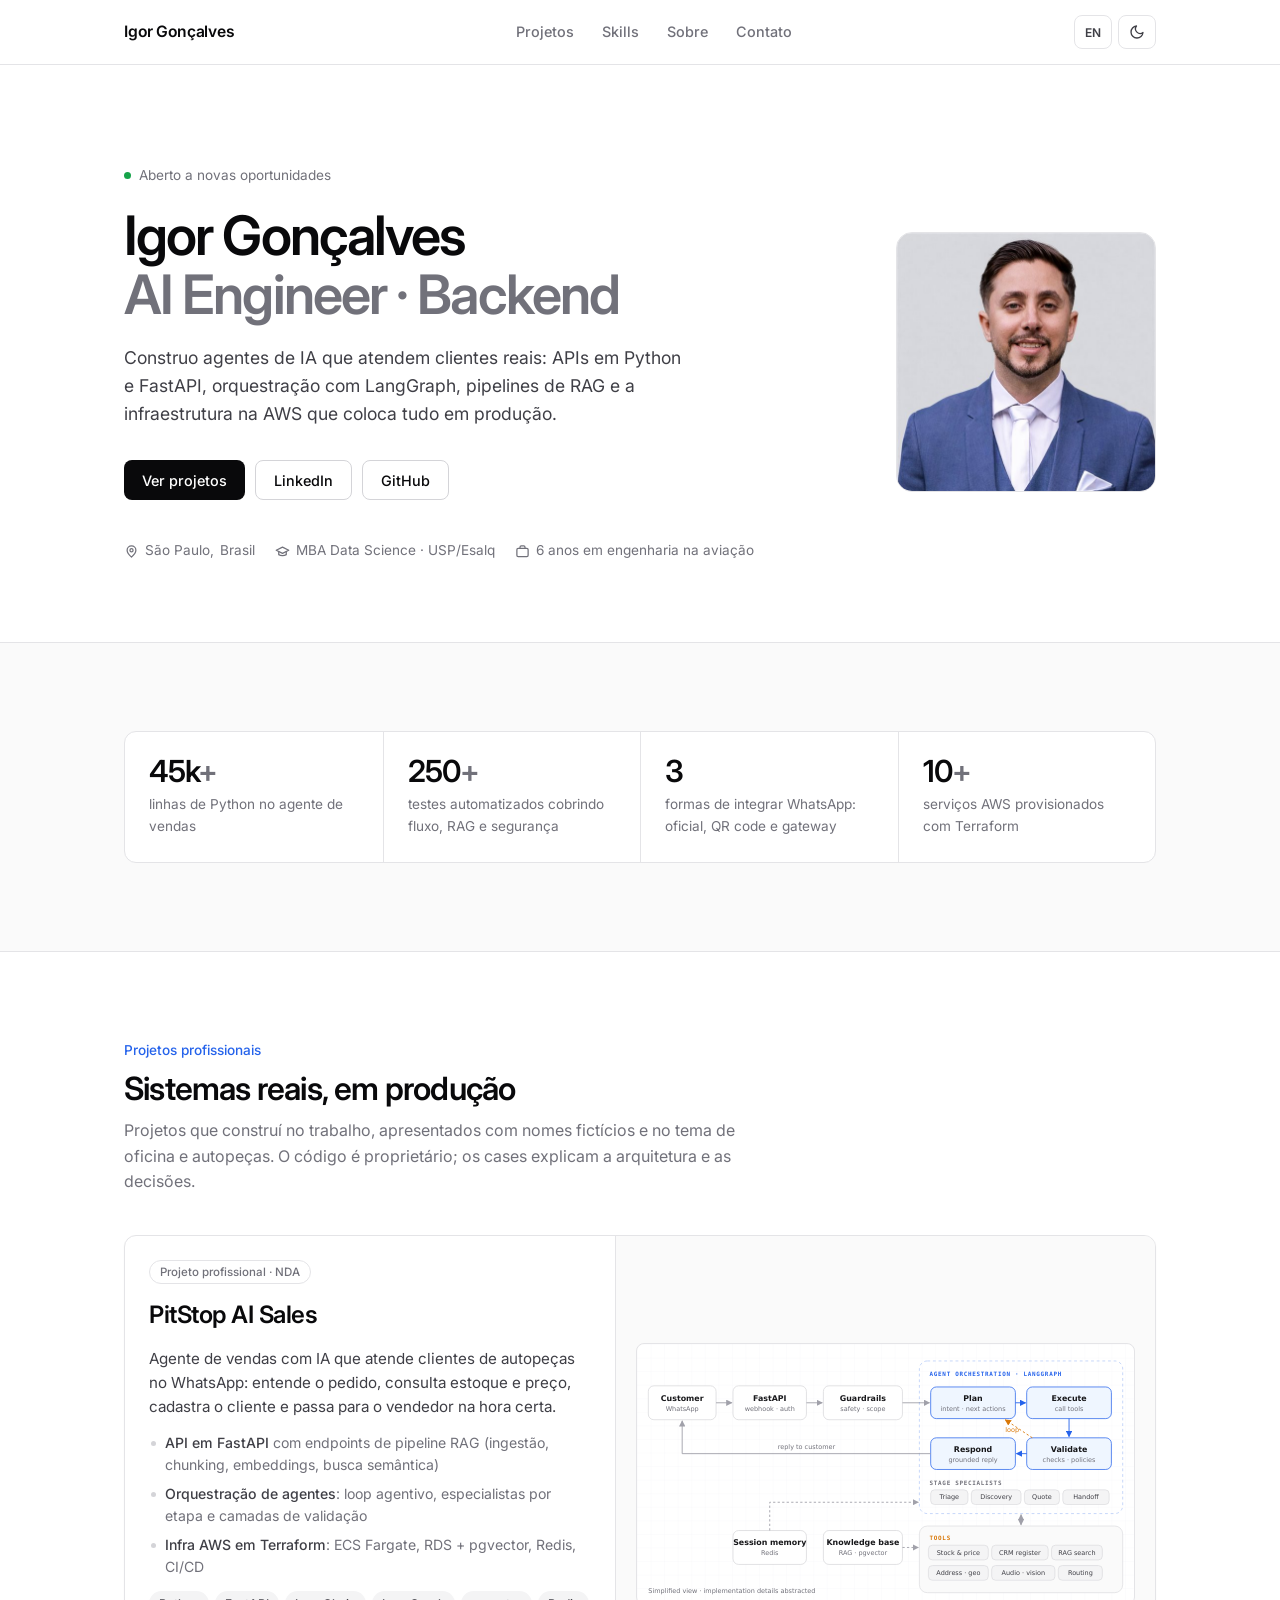
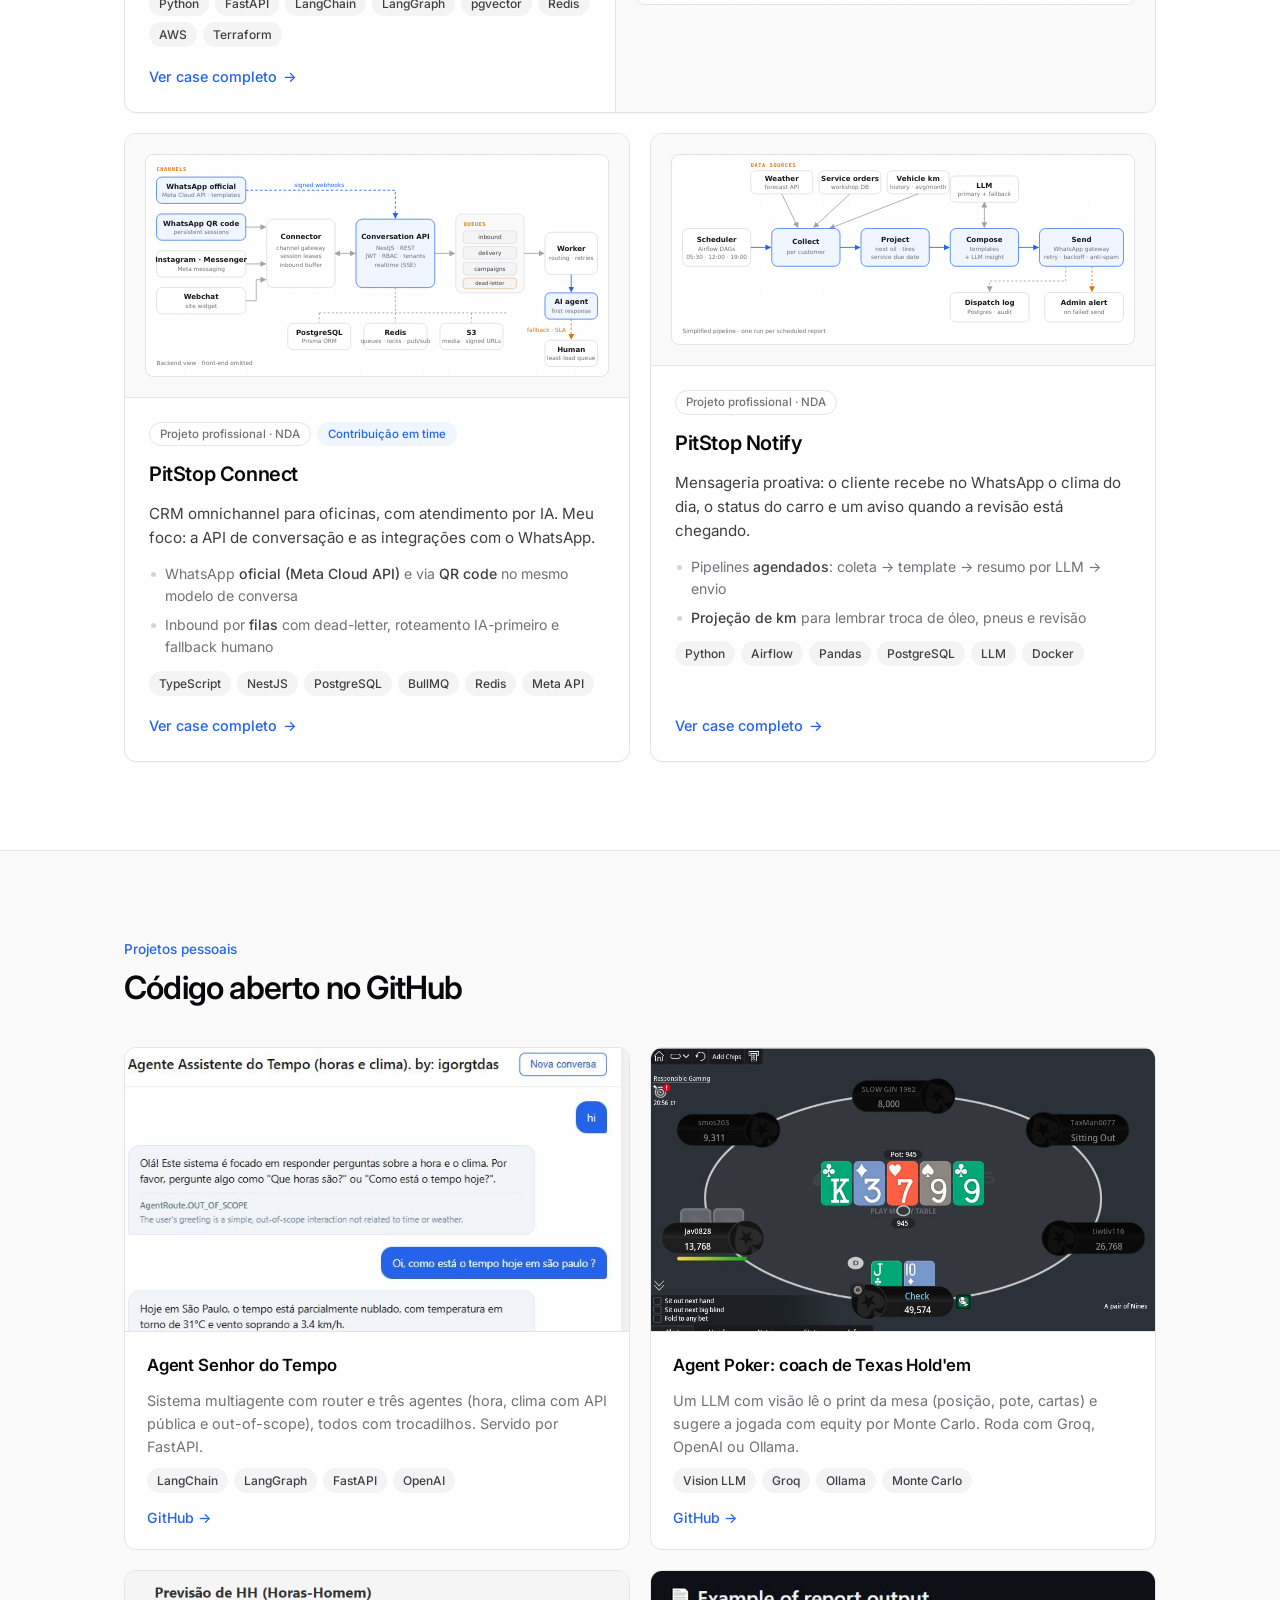
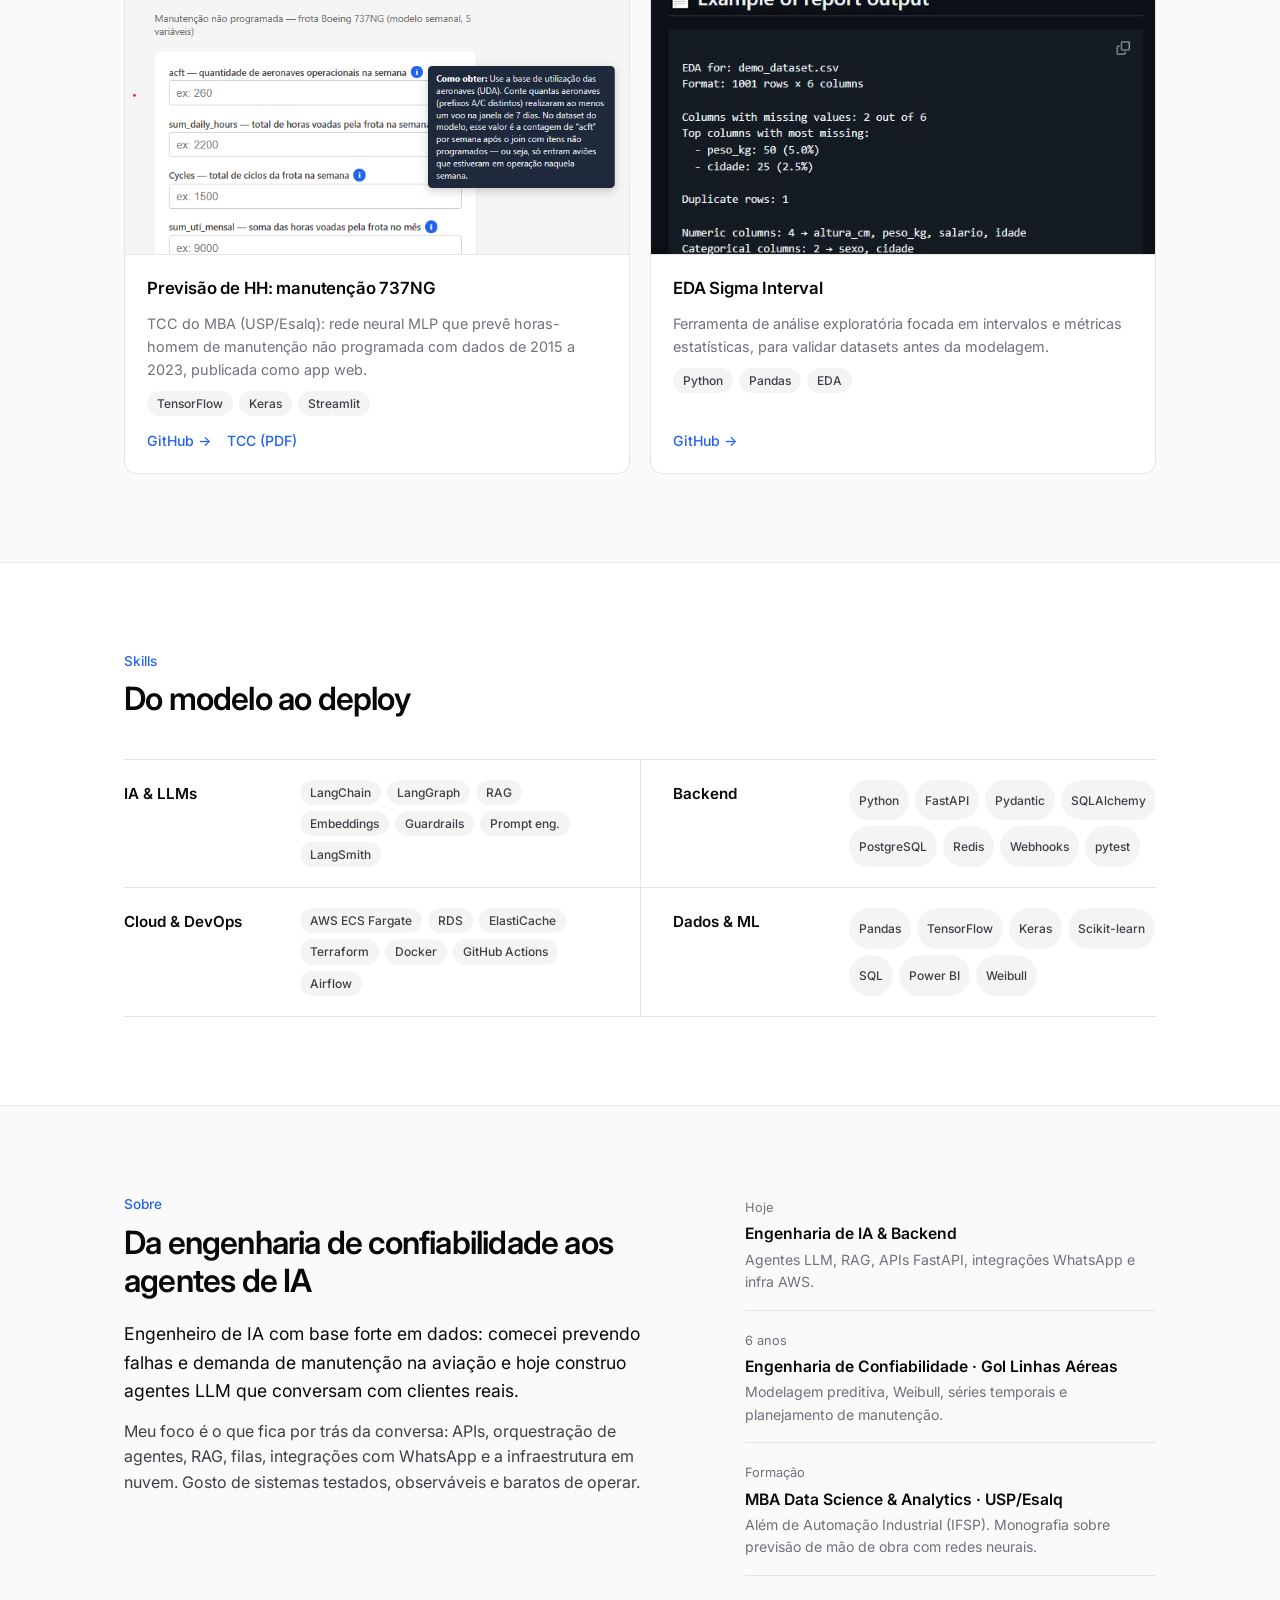
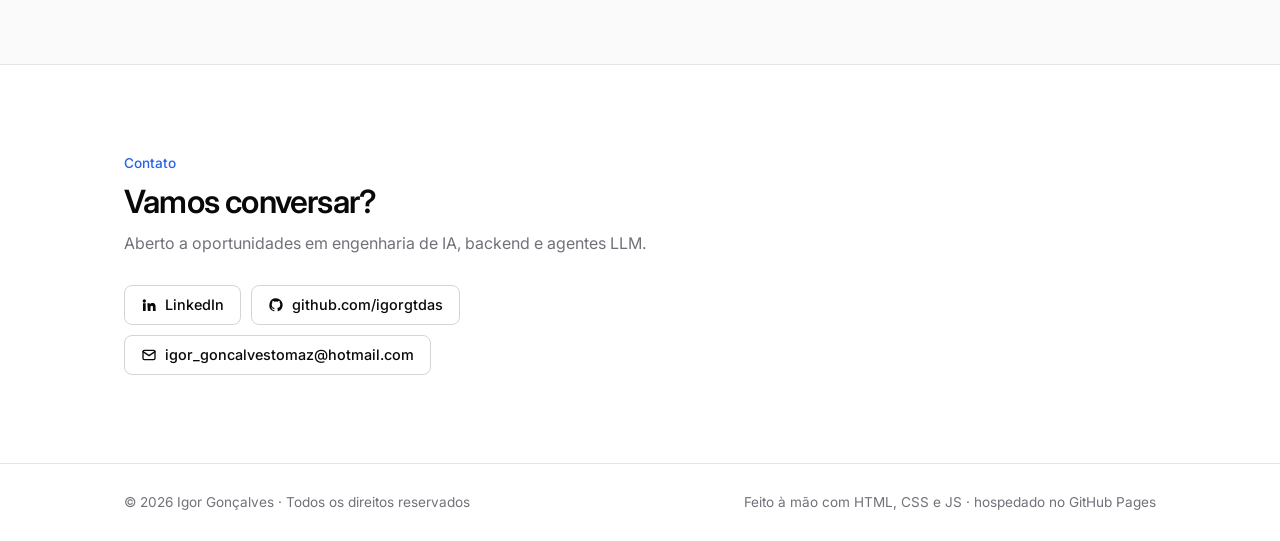
==== index.html @ e1410cdc "Versiona links de CSS/JS para evitar cache antigo" ====
<!DOCTYPE html>
<html lang="pt-BR" data-lang="pt" data-theme="light">
<head>
  <meta charset="UTF-8">
  <meta name="viewport" content="width=device-width, initial-scale=1.0">
  <title>Igor Gonçalves · AI Engineer</title>
  <meta name="title-pt" content="Igor Gonçalves · AI Engineer">
  <meta name="title-en" content="Igor Gonçalves · AI Engineer">
  <meta name="description" content="Portfólio de Igor Gonçalves: AI Engineer focado em backend, agentes LLM, RAG e infraestrutura AWS.">
  <meta property="og:title" content="Igor Gonçalves · AI Engineer">
  <meta property="og:description" content="Agentes LLM, RAG, APIs em FastAPI e infraestrutura AWS.">
  <meta property="og:image" content="assets/img/profile.jpg">
  <link rel="icon" href="data:image/svg+xml,%3Csvg xmlns='http://www.w3.org/2000/svg' viewBox='0 0 32 32'%3E%3Crect width='32' height='32' rx='8' fill='%2309090b'/%3E%3Ctext x='16' y='21' font-family='Arial' font-weight='700' font-size='13' text-anchor='middle' fill='%23ffffff'%3EIG%3C/text%3E%3C/svg%3E">
  <script>
    (function () {
      var d = document.documentElement, l, t;
      try { l = localStorage.getItem('portfolio-lang'); t = localStorage.getItem('portfolio-theme'); } catch (e) {}
      if (l === 'en') d.setAttribute('data-lang', 'en');
      if (t === 'dark') d.setAttribute('data-theme', 'dark');
    })();
  </script>
  <link rel="preconnect" href="https://fonts.googleapis.com">
  <link rel="preconnect" href="https://fonts.gstatic.com" crossorigin>
  <link href="https://fonts.googleapis.com/css2?family=Inter:wght@400;500;600;700&display=swap" rel="stylesheet">
  <link rel="stylesheet" href="assets/css/styles.css?v=20261020">
</head>
<body>
  <header class="header">
    <nav class="nav">
      <a href="#top" class="nav-logo">Igor Gonçalves</a>
      <ul class="nav-links">
        <li><a href="#projetos"><span class="l-pt">Projetos</span><span class="l-en">Projects</span></a></li>
        <li><a href="#skills">Skills</a></li>
        <li><a href="#sobre"><span class="l-pt">Sobre</span><span class="l-en">About</span></a></li>
        <li><a href="#contato"><span class="l-pt">Contato</span><span class="l-en">Contact</span></a></li>
      </ul>
      <div class="nav-right">
        <button type="button" class="icon-btn lang-toggle" aria-label="Switch to English">EN</button>
        <button type="button" class="icon-btn theme-toggle" aria-label="Ativar tema escuro">
          <svg class="moon" viewBox="0 0 24 24" fill="none" stroke="currentColor" stroke-width="2" stroke-linecap="round" stroke-linejoin="round"><path d="M21 12.8A9 9 0 1 1 11.2 3a7 7 0 0 0 9.8 9.8z"/></svg>
          <svg class="sun" viewBox="0 0 24 24" fill="none" stroke="currentColor" stroke-width="2" stroke-linecap="round"><circle cx="12" cy="12" r="4"/><path d="M12 2v2M12 20v2M4.9 4.9l1.4 1.4M17.7 17.7l1.4 1.4M2 12h2M20 12h2M4.9 19.1l1.4-1.4M17.7 6.3l1.4-1.4"/></svg>
        </button>
        <button type="button" class="icon-btn nav-toggle" aria-label="Menu" aria-expanded="false">
          <span></span><span></span><span></span>
        </button>
      </div>
    </nav>
  </header>

  <main id="top">
    <!-- Hero -->
    <section class="hero">
      <div class="container">
        <div class="hero-grid">
          <div>
            <span class="hero-status"><span class="dot"></span>
              <span class="l-pt">Aberto a novas oportunidades</span><span class="l-en">Open to new opportunities</span>
            </span>
            <h1 class="hero-title">
              <span class="l-pt">Igor Gonçalves<br><span class="soft">AI Engineer · Backend</span></span>
              <span class="l-en">Igor Gonçalves<br><span class="soft">AI Engineer · Backend</span></span>
            </h1>
            <p class="hero-lead">
              <span class="l-pt">Construo agentes de IA que atendem clientes reais: APIs em Python e FastAPI, orquestração com LangGraph, pipelines de RAG e a infraestrutura na AWS que coloca tudo em produção.</span>
              <span class="l-en">I build AI agents that serve real customers: Python and FastAPI services, LangGraph orchestration, RAG pipelines and the AWS infrastructure that puts it all in production.</span>
            </p>
            <div class="hero-cta">
              <a href="#projetos" class="btn btn-primary"><span class="l-pt">Ver projetos</span><span class="l-en">View projects</span></a>
              <a href="https://www.linkedin.com/in/igorgtdas" target="_blank" rel="noopener" class="btn btn-ghost">LinkedIn</a>
              <a href="https://github.com/igorgtdas" target="_blank" rel="noopener" class="btn btn-ghost">GitHub</a>
            </div>
            <div class="hero-meta">
              <span><svg viewBox="0 0 24 24" fill="none" stroke="currentColor" stroke-width="2" stroke-linecap="round" stroke-linejoin="round"><path d="M12 21s-7-6.2-7-11a7 7 0 0 1 14 0c0 4.8-7 11-7 11z"/><circle cx="12" cy="10" r="2.5"/></svg>São Paulo, <span class="l-pt">Brasil</span><span class="l-en">Brazil</span></span>
              <span><svg viewBox="0 0 24 24" fill="none" stroke="currentColor" stroke-width="2" stroke-linecap="round" stroke-linejoin="round"><path d="M22 10L12 5 2 10l10 5 10-5z"/><path d="M6 12v5c3 2 9 2 12 0v-5"/></svg>MBA Data Science · USP/Esalq</span>
              <span><svg viewBox="0 0 24 24" fill="none" stroke="currentColor" stroke-width="2" stroke-linecap="round" stroke-linejoin="round"><rect x="3" y="7" width="18" height="13" rx="2"/><path d="M8 7V5a2 2 0 0 1 2-2h4a2 2 0 0 1 2 2v2"/></svg><span class="l-pt">6 anos em engenharia na aviação</span><span class="l-en">6 years of aviation engineering</span></span>
            </div>
          </div>
          <div class="hero-photo">
            <img src="assets/img/profile.jpg" alt="Igor Gonçalves" width="260" height="260">
          </div>
        </div>
      </div>
    </section>

    <!-- Métricas -->
    <section class="section section-alt" aria-label="Números">
      <div class="container">
        <div class="metrics">
          <div class="metric reveal">
            <div class="metric-value">45k<span>+</span></div>
            <div class="metric-label"><span class="l-pt">linhas de Python no agente de vendas</span><span class="l-en">lines of Python in the sales agent</span></div>
          </div>
          <div class="metric reveal">
            <div class="metric-value">250<span>+</span></div>
            <div class="metric-label"><span class="l-pt">testes automatizados cobrindo fluxo, RAG e segurança</span><span class="l-en">automated tests covering flow, RAG and security</span></div>
          </div>
          <div class="metric reveal">
            <div class="metric-value">3</div>
            <div class="metric-label"><span class="l-pt">formas de integrar WhatsApp: oficial, QR code e gateway</span><span class="l-en">ways to integrate WhatsApp: official, QR code and gateway</span></div>
          </div>
          <div class="metric reveal">
            <div class="metric-value">10<span>+</span></div>
            <div class="metric-label"><span class="l-pt">serviços AWS provisionados com Terraform</span><span class="l-en">AWS services provisioned with Terraform</span></div>
          </div>
        </div>
      </div>
    </section>

    <!-- Projetos profissionais -->
    <section id="projetos" class="section">
      <div class="container">
        <div class="section-head reveal">
          <span class="eyebrow"><span class="l-pt">Projetos profissionais</span><span class="l-en">Professional work</span></span>
          <h2 class="section-title"><span class="l-pt">Sistemas reais, em produção</span><span class="l-en">Real systems, in production</span></h2>
          <p class="section-sub">
            <span class="l-pt">Projetos que construí no trabalho, apresentados com nomes fictícios e no tema de oficina e autopeças. O código é proprietário; os cases explicam a arquitetura e as decisões.</span>
            <span class="l-en">Work I built on the job, shown under fictional names with an auto-repair theme. The code is proprietary; the case studies explain the architecture and the decisions.</span>
          </p>
        </div>
        <div class="featured-grid" id="featured-grid"></div>
      </div>
    </section>

    <!-- Projetos pessoais -->
    <section id="pessoais" class="section section-alt">
      <div class="container">
        <div class="section-head reveal">
          <span class="eyebrow"><span class="l-pt">Projetos pessoais</span><span class="l-en">Side projects</span></span>
          <h2 class="section-title"><span class="l-pt">Código aberto no GitHub</span><span class="l-en">Open source on GitHub</span></h2>
        </div>
        <div class="personal-grid" id="personal-grid"></div>
      </div>
    </section>

    <!-- Skills -->
    <section id="skills" class="section">
      <div class="container">
        <div class="section-head reveal">
          <span class="eyebrow">Skills</span>
          <h2 class="section-title"><span class="l-pt">Do modelo ao deploy</span><span class="l-en">From model to deploy</span></h2>
        </div>
        <div class="skills-grid">
          <div class="skill-card reveal">
            <div class="skill-icon"><svg viewBox="0 0 24 24" fill="none" stroke="currentColor" stroke-width="2" stroke-linecap="round" stroke-linejoin="round"><path d="M12 3l1.9 4.6L18.5 9.5l-4.6 1.9L12 16l-1.9-4.6L5.5 9.5l4.6-1.9z"/><path d="M19 15l.8 2 2 .8-2 .8-.8 2-.8-2-2-.8 2-.8z"/></svg></div>
            <h3><span class="l-pt">IA &amp; LLMs</span><span class="l-en">AI &amp; LLMs</span></h3>
            <div class="chip-row"><span class="chip">LangChain</span><span class="chip">LangGraph</span><span class="chip">RAG</span><span class="chip">Embeddings</span><span class="chip">Guardrails</span><span class="chip">Prompt eng.</span><span class="chip">LangSmith</span></div>
          </div>
          <div class="skill-card reveal">
            <div class="skill-icon"><svg viewBox="0 0 24 24" fill="none" stroke="currentColor" stroke-width="2" stroke-linecap="round" stroke-linejoin="round"><path d="M8 6l-6 6 6 6M16 6l6 6-6 6"/></svg></div>
            <h3>Backend</h3>
            <div class="chip-row"><span class="chip">Python</span><span class="chip">FastAPI</span><span class="chip">Pydantic</span><span class="chip">SQLAlchemy</span><span class="chip">PostgreSQL</span><span class="chip">Redis</span><span class="chip">Webhooks</span><span class="chip">pytest</span></div>
          </div>
          <div class="skill-card reveal">
            <div class="skill-icon"><svg viewBox="0 0 24 24" fill="none" stroke="currentColor" stroke-width="2" stroke-linecap="round" stroke-linejoin="round"><path d="M17.5 19a4.5 4.5 0 0 0 .5-8.97A6 6 0 0 0 6.3 9.1 4 4 0 0 0 7 19z"/></svg></div>
            <h3>Cloud &amp; DevOps</h3>
            <div class="chip-row"><span class="chip">AWS ECS Fargate</span><span class="chip">RDS</span><span class="chip">ElastiCache</span><span class="chip">Terraform</span><span class="chip">Docker</span><span class="chip">GitHub Actions</span><span class="chip">Airflow</span></div>
          </div>
          <div class="skill-card reveal">
            <div class="skill-icon"><svg viewBox="0 0 24 24" fill="none" stroke="currentColor" stroke-width="2" stroke-linecap="round" stroke-linejoin="round"><path d="M3 3v18h18"/><path d="M7 15l4-4 3 3 5-6"/></svg></div>
            <h3><span class="l-pt">Dados &amp; ML</span><span class="l-en">Data &amp; ML</span></h3>
            <div class="chip-row"><span class="chip">Pandas</span><span class="chip">TensorFlow</span><span class="chip">Keras</span><span class="chip">Scikit-learn</span><span class="chip">SQL</span><span class="chip">Power BI</span><span class="chip">Weibull</span></div>
          </div>
        </div>
      </div>
    </section>

    <!-- Sobre -->
    <section id="sobre" class="section section-alt">
      <div class="container">
        <div class="about-grid">
          <div class="about-text reveal">
            <span class="eyebrow"><span class="l-pt">Sobre</span><span class="l-en">About</span></span>
            <h2 class="section-title" style="margin-bottom:20px"><span class="l-pt">Da engenharia de confiabilidade aos agentes de IA</span><span class="l-en">From reliability engineering to AI agents</span></h2>
            <p class="lead">
              <span class="l-pt">Engenheiro de IA com base forte em dados: comecei prevendo falhas e demanda de manutenção na aviação e hoje construo agentes LLM que conversam com clientes reais.</span>
              <span class="l-en">AI engineer with a strong data background: I started out forecasting failures and maintenance demand in aviation, and now I build LLM agents that talk to real customers.</span>
            </p>
            <p>
              <span class="l-pt">Meu foco é o que fica por trás da conversa: APIs, orquestração de agentes, RAG, filas, integrações com WhatsApp e a infraestrutura em nuvem. Gosto de sistemas testados, observáveis e baratos de operar.</span>
              <span class="l-en">My focus is what sits behind the conversation: APIs, agent orchestration, RAG, queues, WhatsApp integrations and the cloud infrastructure. I like systems that are tested, observable and cheap to run.</span>
            </p>
          </div>
          <ol class="timeline reveal">
            <li>
              <span class="when"><span class="l-pt">Hoje</span><span class="l-en">Now</span></span>
              <h4><span class="l-pt">Engenharia de IA &amp; Backend</span><span class="l-en">AI &amp; Backend Engineering</span></h4>
              <p><span class="l-pt">Agentes LLM, RAG, APIs FastAPI, integrações WhatsApp e infra AWS.</span><span class="l-en">LLM agents, RAG, FastAPI services, WhatsApp integrations and AWS infra.</span></p>
            </li>
            <li>
              <span class="when"><span class="l-pt">6 anos</span><span class="l-en">6 years</span></span>
              <h4><span class="l-pt">Engenharia de Confiabilidade · Gol Linhas Aéreas</span><span class="l-en">Reliability Engineering · Gol Airlines</span></h4>
              <p><span class="l-pt">Modelagem preditiva, Weibull, séries temporais e planejamento de manutenção.</span><span class="l-en">Predictive modeling, Weibull, time series and maintenance planning.</span></p>
            </li>
            <li>
              <span class="when"><span class="l-pt">Formação</span><span class="l-en">Education</span></span>
              <h4>MBA Data Science &amp; Analytics · USP/Esalq</h4>
              <p><span class="l-pt">Além de Automação Industrial (IFSP). Monografia sobre previsão de mão de obra com redes neurais.</span><span class="l-en">Plus Industrial Automation (IFSP). Thesis on workforce forecasting with neural networks.</span></p>
            </li>
          </ol>
        </div>
      </div>
    </section>

    <!-- Contato -->
    <section id="contato" class="section">
      <div class="container">
        <div class="contact-box reveal">
          <span class="eyebrow"><span class="l-pt">Contato</span><span class="l-en">Contact</span></span>
          <h2 class="section-title"><span class="l-pt">Vamos conversar?</span><span class="l-en">Let's talk</span></h2>
          <p class="section-sub"><span class="l-pt">Aberto a oportunidades em engenharia de IA, backend e agentes LLM.</span><span class="l-en">Open to opportunities in AI engineering, backend and LLM agents.</span></p>
          <div class="contact-links">
            <a href="https://www.linkedin.com/in/igorgtdas" target="_blank" rel="noopener">
              <svg viewBox="0 0 24 24" fill="currentColor"><path d="M4.98 3.5a2.5 2.5 0 1 1 0 5 2.5 2.5 0 0 1 0-5zM3 9.5h4V21H3zM9.5 9.5h3.8v1.6h.05c.53-1 1.83-2.05 3.77-2.05 4.03 0 4.78 2.65 4.78 6.1V21h-4v-5.1c0-1.22-.02-2.78-1.7-2.78-1.7 0-1.95 1.32-1.95 2.7V21h-4z"/></svg>
              LinkedIn
            </a>
            <a href="https://github.com/igorgtdas" target="_blank" rel="noopener">
              <svg viewBox="0 0 24 24" fill="currentColor"><path d="M12 2a10 10 0 0 0-3.16 19.49c.5.09.68-.22.68-.48v-1.7c-2.78.6-3.37-1.34-3.37-1.34-.45-1.16-1.11-1.47-1.11-1.47-.91-.62.07-.6.07-.6 1 .07 1.53 1.03 1.53 1.03.9 1.52 2.34 1.08 2.91.83.09-.65.35-1.08.63-1.33-2.22-.25-4.55-1.11-4.55-4.94 0-1.09.39-1.98 1.03-2.68-.1-.25-.45-1.27.1-2.65 0 0 .84-.27 2.75 1.02a9.56 9.56 0 0 1 5 0c1.91-1.29 2.75-1.02 2.75-1.02.55 1.38.2 2.4.1 2.65.64.7 1.03 1.59 1.03 2.68 0 3.84-2.34 4.68-4.57 4.93.36.31.68.92.68 1.85v2.75c0 .27.18.58.69.48A10 10 0 0 0 12 2z"/></svg>
              github.com/igorgtdas
            </a>
            <a href="mailto:igor_goncalvestomaz@hotmail.com">
              <svg viewBox="0 0 24 24" fill="none" stroke="currentColor" stroke-width="2" stroke-linecap="round" stroke-linejoin="round"><rect x="3" y="5" width="18" height="14" rx="2"/><path d="M3 7l9 6 9-6"/></svg>
              igor_goncalvestomaz@hotmail.com
            </a>
          </div>
        </div>
      </div>
    </section>
  </main>

  <footer class="footer">
    <div class="container">
      <span>© <span id="year">2026</span> Igor Gonçalves · <span class="l-pt">Todos os direitos reservados</span><span class="l-en">All rights reserved</span></span>
      <span><span class="l-pt">Feito à mão com HTML, CSS e JS · hospedado no GitHub Pages</span><span class="l-en">Handmade with HTML, CSS and JS · hosted on GitHub Pages</span></span>
    </div>
  </footer>

  <script src="assets/js/data.js?v=20261020"></script>
  <script src="assets/js/main.js?v=20261020"></script>
</body>
</html>
---- assets/css/styles.css ----
/* ==========================================================================
   Portfólio Igor Gonçalves — tema minimal (claro por padrão, escuro opcional)
   ========================================================================== */

:root {
  --bg: #ffffff;
  --bg-2: #fafafa;
  --surface: #ffffff;
  --surface-2: #f4f4f5;
  --border: #e4e4e7;
  --border-strong: #d4d4d8;
  --text: #09090b;
  --text-2: #3f3f46;
  --muted: #71717a;
  --accent: #2563eb;
  --accent-hover: #1d4ed8;
  --accent-soft: #eff6ff;
  --shadow-sm: 0 1px 2px rgba(0, 0, 0, 0.04);
  --shadow: 0 8px 24px rgba(0, 0, 0, 0.06);
  --header-bg: rgba(255, 255, 255, 0.85);
  --chat-bg: #efeae2;
  --chat-head: #f0f2f5;
  --bubble: #ffffff;
  --bubble-text: #111b21;

  --font: 'Inter', system-ui, -apple-system, 'Segoe UI', sans-serif;
  --radius: 12px;
  --radius-sm: 8px;
  --max: 1080px;
  color-scheme: light;
}

:root[data-theme="dark"] {
  --bg: #09090b;
  --bg-2: #0c0c0e;
  --surface: #111113;
  --surface-2: #18181b;
  --border: #27272a;
  --border-strong: #3f3f46;
  --text: #fafafa;
  --text-2: #d4d4d8;
  --muted: #a1a1aa;
  --accent: #3b82f6;
  --accent-hover: #60a5fa;
  --accent-soft: rgba(59, 130, 246, 0.12);
  --shadow-sm: none;
  --shadow: 0 8px 24px rgba(0, 0, 0, 0.4);
  --header-bg: rgba(9, 9, 11, 0.85);
  --chat-bg: #0b141a;
  --chat-head: #202c33;
  --bubble: #202c33;
  --bubble-text: #e9edef;
  color-scheme: dark;
}

/* Idioma: o texto existe nas duas línguas e só uma fica visível */
html[data-lang="pt"] .l-en,
html[data-lang="en"] .l-pt { display: none !important; }

*, *::before, *::after { box-sizing: border-box; margin: 0; padding: 0; }

html { scroll-behavior: smooth; scroll-padding-top: 72px; }

body {
  font-family: var(--font);
  background: var(--bg);
  color: var(--text);
  line-height: 1.6;
  -webkit-font-smoothing: antialiased;
  overflow-x: hidden;
}

img { max-width: 100%; display: block; }
a { color: inherit; text-decoration: none; }
strong { color: var(--text); font-weight: 600; }

.container { width: 100%; max-width: var(--max); margin: 0 auto; padding: 0 24px; }

/* ---------- Header ---------- */
.header {
  position: sticky; top: 0; z-index: 50;
  background: var(--header-bg);
  backdrop-filter: saturate(180%) blur(12px);
  -webkit-backdrop-filter: saturate(180%) blur(12px);
  border-bottom: 1px solid var(--border);
}
.nav {
  max-width: var(--max); margin: 0 auto; padding: 0 24px; height: 64px;
  display: flex; align-items: center; justify-content: space-between; gap: 16px;
}
.nav-logo { font-weight: 600; font-size: 0.98rem; letter-spacing: -0.01em; }
.nav-links { display: flex; list-style: none; gap: 4px; }
.nav-links a {
  color: var(--muted); font-size: 0.9rem; font-weight: 500;
  padding: 6px 12px; border-radius: 6px; transition: color .15s, background .15s;
}
.nav-links a:hover { color: var(--text); background: var(--surface-2); }
.nav-right { display: flex; align-items: center; gap: 6px; }
.icon-btn {
  height: 34px; min-width: 34px; padding: 0 10px; border-radius: 8px;
  border: 1px solid var(--border); background: var(--surface); color: var(--text-2);
  font: 600 0.75rem var(--font); cursor: pointer;
  display: inline-flex; align-items: center; justify-content: center;
  transition: background .15s, color .15s;
}
.icon-btn:hover { background: var(--surface-2); color: var(--text); }
.icon-btn svg { width: 16px; height: 16px; }
.theme-toggle .sun { display: none; }
:root[data-theme="dark"] .theme-toggle .sun { display: block; }
:root[data-theme="dark"] .theme-toggle .moon { display: none; }
.nav-toggle { display: none; flex-direction: column; gap: 3px; }
.nav-toggle span { width: 14px; height: 1.5px; background: currentColor; border-radius: 2px; }

/* ---------- Botões / tags ---------- */
.btn {
  display: inline-flex; align-items: center; gap: 8px;
  height: 40px; padding: 0 18px; border-radius: 8px; font-weight: 500; font-size: 0.9rem;
  transition: background .15s, border-color .15s, color .15s;
}
.btn-primary { background: var(--text); color: var(--bg); }
.btn-primary:hover { background: var(--text-2); }
.btn-ghost { border: 1px solid var(--border-strong); color: var(--text); background: var(--surface); }
.btn-ghost:hover { background: var(--surface-2); }

.chip {
  display: inline-flex; align-items: center;
  font-size: 0.75rem; font-weight: 500; padding: 3px 10px; border-radius: 999px;
  background: var(--surface-2); color: var(--text-2); white-space: nowrap;
}
.chip-row { display: flex; flex-wrap: wrap; gap: 6px; }
.tag-nda {
  display: inline-flex; align-items: center;
  font-size: 0.72rem; font-weight: 500; color: var(--muted);
  border: 1px solid var(--border); padding: 2px 10px; border-radius: 999px;
}
.tag-team { color: var(--accent); border-color: transparent; background: var(--accent-soft); }

.eyebrow { display: block; font-size: 0.85rem; font-weight: 500; color: var(--accent); margin-bottom: 8px; }
.gradient-text { color: inherit; }

.section { padding: 88px 0; border-top: 1px solid var(--border); }
.section-alt { background: var(--bg-2); }
.section-head { max-width: 640px; margin-bottom: 40px; }
.section-title { font-size: clamp(1.6rem, 3vw, 2rem); line-height: 1.2; letter-spacing: -0.025em; font-weight: 600; }
.section-sub { color: var(--muted); margin-top: 10px; font-size: 1rem; }

/* ---------- Hero ---------- */
.hero { padding: 96px 0 80px; }
.hero-grid { display: grid; grid-template-columns: 1fr 260px; gap: 64px; align-items: center; }
.hero-status { display: inline-flex; align-items: center; gap: 8px; font-size: 0.85rem; color: var(--muted); margin-bottom: 20px; }
.hero-status .dot { width: 7px; height: 7px; border-radius: 50%; background: #16a34a; }
.hero-title { font-size: clamp(2.3rem, 5vw, 3.4rem); line-height: 1.08; letter-spacing: -0.035em; font-weight: 600; }
.hero-title .soft { color: var(--muted); }
.hero-lead { color: var(--text-2); font-size: 1.1rem; max-width: 560px; margin: 20px 0 32px; }
.hero-cta { display: flex; flex-wrap: wrap; gap: 10px; }
.hero-photo img {
  width: 260px; height: 260px; object-fit: cover; border-radius: 16px;
  border: 1px solid var(--border); background: var(--surface-2);
}
.hero-meta { display: flex; flex-wrap: wrap; gap: 20px; margin-top: 40px; font-size: 0.85rem; color: var(--muted); }
.hero-meta span { display: inline-flex; align-items: center; gap: 6px; }
.hero-meta svg { width: 15px; height: 15px; }

/* ---------- Métricas ---------- */
.metrics {
  display: grid; grid-template-columns: repeat(4, 1fr);
  border: 1px solid var(--border); border-radius: var(--radius); background: var(--surface);
}
.metric { padding: 24px; }
.metric + .metric { border-left: 1px solid var(--border); }
.metric-value { font-size: 1.9rem; font-weight: 600; letter-spacing: -0.03em; line-height: 1; }
.metric-value span { color: var(--muted); }
.metric-label { color: var(--muted); font-size: .85rem; margin-top: 8px; }

/* ---------- Projetos em destaque ---------- */
.featured-grid { display: grid; grid-template-columns: repeat(2, 1fr); gap: 20px; }
.feature-card {
  position: relative; display: flex; flex-direction: column;
  background: var(--surface); border: 1px solid var(--border); border-radius: var(--radius);
  overflow: hidden; box-shadow: var(--shadow-sm); transition: border-color .15s, box-shadow .15s;
}
.feature-card:hover { border-color: var(--border-strong); box-shadow: var(--shadow); }
.feature-card.is-hero { grid-column: 1 / -1; display: grid; grid-template-columns: 1fr 1.1fr; }
.feature-media {
  background: var(--bg-2); border-bottom: 1px solid var(--border);
  display: grid; place-items: center; padding: 20px;
}
.feature-card.is-hero .feature-media { border-bottom: 0; border-left: 1px solid var(--border); order: 2; }
.feature-media img { width: 100%; height: auto; border-radius: 8px; border: 1px solid var(--border); }
.feature-body { padding: 24px; display: flex; flex-direction: column; gap: 12px; flex: 1; }
.feature-top { display: flex; flex-wrap: wrap; gap: 6px; }
.feature-title { font-size: 1.25rem; font-weight: 600; letter-spacing: -0.02em; }
.feature-card.is-hero .feature-title { font-size: 1.5rem; }
.feature-sub { color: var(--text-2); font-size: .95rem; }
.feature-list { list-style: none; display: grid; gap: 6px; font-size: .88rem; color: var(--muted); }
.feature-list li { padding-left: 16px; position: relative; }
.feature-list li::before { content: ''; position: absolute; left: 2px; top: .65em; width: 5px; height: 5px; border-radius: 50%; background: var(--border-strong); }
.feature-list strong { color: var(--text-2); font-weight: 500; }
.feature-link { margin-top: auto; padding-top: 6px; font-size: .9rem; font-weight: 500; color: var(--accent); display: inline-flex; gap: 6px; }
.feature-link:hover { color: var(--accent-hover); }
.feature-link .arrow { transition: transform .15s; }
.feature-card:hover .arrow { transform: translateX(3px); }
.stretched::after { content: ''; position: absolute; inset: 0; }

/* ---------- Projetos pessoais ---------- */
.personal-grid { display: grid; grid-template-columns: repeat(2, 1fr); gap: 20px; }
.personal-card {
  display: flex; flex-direction: column;
  background: var(--surface); border: 1px solid var(--border); border-radius: var(--radius);
  overflow: hidden; transition: border-color .15s;
}
.personal-card:hover { border-color: var(--border-strong); }
.personal-media { position: relative; aspect-ratio: 16 / 9; background: var(--surface-2); border-bottom: 1px solid var(--border); }
.personal-media img { position: absolute; inset: 0; width: 100%; height: 100%; object-fit: cover; object-position: top; }
.personal-media.slideshow img { opacity: 0; transition: opacity .6s; }
.personal-media.slideshow img.is-visible { opacity: 1; }
.personal-body { padding: 20px 22px; display: flex; flex-direction: column; gap: 10px; flex: 1; }
.personal-body h3 { font-size: 1.05rem; font-weight: 600; letter-spacing: -0.01em; }
.personal-body p { color: var(--muted); font-size: .9rem; }
.personal-links { display: flex; gap: 16px; margin-top: auto; padding-top: 4px; font-size: .88rem; font-weight: 500; }
.personal-links a { color: var(--accent); }
.personal-links a:hover { color: var(--accent-hover); }

/* ---------- Skills ---------- */
.skills-grid { display: grid; grid-template-columns: repeat(2, 1fr); gap: 0; border-top: 1px solid var(--border); }
.skill-card { display: grid; grid-template-columns: 160px 1fr; gap: 16px; padding: 20px 0; border-bottom: 1px solid var(--border); }
.skill-card:nth-child(odd) { padding-right: 32px; }
.skill-card:nth-child(even) { padding-left: 32px; border-left: 1px solid var(--border); }
.skill-card .skill-icon { display: none; }
.skill-card h3 { font-size: .95rem; font-weight: 600; padding-top: 2px; }

/* ---------- Sobre ---------- */
.about-grid { display: grid; grid-template-columns: 1.15fr 0.85fr; gap: 64px; align-items: start; }
.about-text p { color: var(--text-2); margin-bottom: 14px; }
.about-text p.lead { color: var(--text); font-size: 1.1rem; }
.timeline { list-style: none; display: grid; gap: 0; }
.timeline li { padding: 16px 0; border-bottom: 1px solid var(--border); }
.timeline li:first-child { padding-top: 0; }
.timeline .when { font-size: .8rem; color: var(--muted); }
.timeline h4 { font-size: .98rem; font-weight: 600; margin: 2px 0; }
.timeline p { color: var(--muted); font-size: .88rem; }

/* ---------- Contato ---------- */
.contact-box { max-width: 640px; }
.contact-box .section-sub { margin: 10px 0 28px; }
.contact-links { display: flex; flex-wrap: wrap; gap: 10px; }
.contact-links a {
  display: inline-flex; align-items: center; gap: 8px; height: 40px; padding: 0 16px;
  border: 1px solid var(--border-strong); border-radius: 8px; font-weight: 500; font-size: .9rem;
  background: var(--surface); transition: background .15s;
}
.contact-links a:hover { background: var(--surface-2); }
.contact-links svg { width: 16px; height: 16px; }

.footer { padding: 28px 0; border-top: 1px solid var(--border); color: var(--muted); font-size: .85rem; }
.footer .container { display: flex; justify-content: space-between; gap: 16px; flex-wrap: wrap; }
.footer a:hover { color: var(--text); }

/* ---------- Reveal ---------- */
.reveal { opacity: 0; transform: translateY(10px); transition: opacity .5s ease, transform .5s ease; }
.reveal.is-in { opacity: 1; transform: none; }
@media (prefers-reduced-motion: reduce) {
  .reveal { opacity: 1; transform: none; transition: none; }
  html { scroll-behavior: auto; }
}

/* ==========================================================================
   Páginas de case
   ========================================================================== */
.case-hero { padding: 56px 0 48px; }
.back-link { color: var(--muted); font-size: .88rem; display: inline-flex; gap: 6px; margin-bottom: 24px; }
.back-link:hover { color: var(--text); }
.case-title { font-size: clamp(2rem, 4.6vw, 3rem); line-height: 1.1; letter-spacing: -0.035em; font-weight: 600; margin: 14px 0 16px; }
.case-lead { color: var(--text-2); font-size: 1.1rem; max-width: 720px; }
.case-meta {
  display: grid; grid-template-columns: repeat(4, 1fr); margin-top: 36px;
  border: 1px solid var(--border); border-radius: var(--radius);
}
.case-meta div { padding: 16px 20px; }
.case-meta div + div { border-left: 1px solid var(--border); }
.case-meta dt { font-size: .78rem; color: var(--muted); }
.case-meta dd { font-weight: 500; margin-top: 2px; font-size: .92rem; }

.case-layout { display: grid; grid-template-columns: 200px 1fr; gap: 56px; padding: 48px 24px 88px; border-top: 1px solid var(--border); max-width: var(--max); }
.case-toc { position: sticky; top: 96px; align-self: start; }
.case-toc p { font-size: .8rem; font-weight: 500; color: var(--muted); margin-bottom: 10px; }
.case-toc ol { list-style: none; display: grid; gap: 2px; }
.case-toc a { display: block; padding: 5px 10px; font-size: .87rem; color: var(--muted); border-radius: 6px; }
.case-toc a:hover { color: var(--text); background: var(--surface-2); }
.case-toc a.is-active { color: var(--text); background: var(--surface-2); font-weight: 500; }

.case-content { min-width: 0; }
.case-section { padding-bottom: 56px; }
.case-section h2 { font-size: 1.5rem; letter-spacing: -0.02em; font-weight: 600; margin-bottom: 12px; }
.case-section h2 .num { display: none; }
.case-section > p { color: var(--text-2); margin-bottom: 14px; max-width: 720px; }
.case-section h3 { font-size: 1.05rem; font-weight: 600; margin: 28px 0 12px; }

.figure { background: var(--bg-2); border: 1px solid var(--border); border-radius: var(--radius); padding: 16px; margin: 24px 0; }
.figure img { width: 100%; height: auto; border-radius: 8px; }
.figure figcaption { color: var(--muted); font-size: .82rem; margin-top: 10px; text-align: center; }

.card-grid { display: grid; grid-template-columns: repeat(2, 1fr); gap: 12px; margin-top: 20px; }
.card-grid.three { grid-template-columns: repeat(3, 1fr); }
.info-card { background: var(--surface); border: 1px solid var(--border); border-radius: 10px; padding: 18px; }
.info-card h4 { font-size: .95rem; font-weight: 600; margin-bottom: 6px; }
.info-card h4 .ic { display: none; }
.info-card p { color: var(--muted); font-size: .88rem; }

.steps { list-style: none; counter-reset: step; display: grid; margin-top: 20px; border-left: 1px solid var(--border); }
.steps li { counter-increment: step; position: relative; padding: 0 0 20px 28px; }
.steps li:last-child { padding-bottom: 0; }
.steps li::before {
  content: counter(step); position: absolute; left: -12px; top: 0;
  width: 24px; height: 24px; border-radius: 50%; display: grid; place-items: center;
  background: var(--surface); border: 1px solid var(--border-strong); font-size: .75rem; font-weight: 600; color: var(--text-2);
}
.steps b { display: block; font-weight: 600; font-size: .95rem; margin-bottom: 2px; }
.steps span { color: var(--muted); font-size: .9rem; }

.table-wrap { overflow-x: auto; border: 1px solid var(--border); border-radius: var(--radius); margin-top: 20px; }
table.infra { width: 100%; border-collapse: collapse; font-size: .88rem; min-width: 620px; }
.infra th, .infra td { text-align: left; padding: 12px 16px; border-bottom: 1px solid var(--border); vertical-align: top; }
.infra th { font-size: .78rem; font-weight: 500; color: var(--muted); background: var(--bg-2); }
.infra tr:last-child td { border-bottom: 0; }
.infra td:first-child { font-weight: 500; white-space: nowrap; }
.infra td:not(:first-child) { color: var(--muted); }
.infra td.why { color: var(--text-2); }

.callout { border: 1px solid var(--border); background: var(--bg-2); border-radius: 10px; padding: 14px 16px; margin: 20px 0; font-size: .88rem; color: var(--muted); }

.next-case {
  display: flex; justify-content: space-between; align-items: center; gap: 16px;
  border: 1px solid var(--border); border-radius: var(--radius); padding: 20px 24px; transition: border-color .15s, background .15s;
}
.next-case small { color: var(--muted); display: block; font-size: .8rem; }
.next-case b { font-size: 1.1rem; font-weight: 600; }
.next-case:hover { border-color: var(--border-strong); background: var(--bg-2); }

/* Mockup WhatsApp (PitStop Notify) */
.chat-grid { display: grid; grid-template-columns: repeat(2, 1fr); gap: 16px; margin-top: 24px; }
.phone { background: var(--chat-bg); border: 1px solid var(--border); border-radius: 14px; overflow: hidden; }
.phone-head { display: flex; align-items: center; gap: 10px; padding: 10px 14px; background: var(--chat-head); color: var(--text); border-bottom: 1px solid var(--border); }
.phone-head .avatar { width: 30px; height: 30px; border-radius: 50%; display: grid; place-items: center; background: var(--accent); color: #fff; font-size: .7rem; font-weight: 600; }
.phone-head b { font-size: .88rem; display: block; line-height: 1.2; font-weight: 600; }
.phone-head small { color: var(--muted); font-size: .72rem; }
.phone-body { padding: 14px; display: grid; gap: 8px; }
.bubble {
  background: var(--bubble); color: var(--bubble-text); border-radius: 2px 10px 10px 10px;
  padding: 9px 11px; font-size: .85rem; line-height: 1.5; max-width: 94%; box-shadow: 0 1px 1px rgba(0,0,0,.08);
}
.bubble .time { display: block; text-align: right; color: #667781; font-size: .68rem; margin-top: 4px; }
.bubble-label { font-size: .7rem; font-weight: 500; color: #667781; text-align: center; background: var(--bubble); justify-self: center; padding: 2px 10px; border-radius: 6px; }
.bar { height: 5px; border-radius: 4px; background: #e9edef; margin: 6px 0 2px; overflow: hidden; }
:root[data-theme="dark"] .bar { background: #374248; }
.bar i { display: block; height: 100%; background: #25d366; border-radius: 4px; }

/* ---------- Responsivo ---------- */
@media (max-width: 960px) {
  .hero-grid { grid-template-columns: 1fr; gap: 32px; }
  .hero-photo { order: -1; }
  .hero-photo img { width: 120px; height: 120px; border-radius: 50%; }
  .metrics { grid-template-columns: repeat(2, 1fr); }
  .metric:nth-child(3) { border-left: 0; }
  .metric:nth-child(n+3) { border-top: 1px solid var(--border); }
  .feature-card.is-hero { grid-template-columns: 1fr; }
  .feature-card.is-hero .feature-media { order: 0; border-left: 0; border-bottom: 1px solid var(--border); }
  .about-grid { grid-template-columns: 1fr; gap: 40px; }
  .skills-grid { grid-template-columns: 1fr; }
  .skill-card:nth-child(odd), .skill-card:nth-child(even) { padding-left: 0; padding-right: 0; border-left: 0; }
  .case-layout { grid-template-columns: 1fr; gap: 0; }
  .case-toc { display: none; }
  .case-meta { grid-template-columns: repeat(2, 1fr); }
  .case-meta div:nth-child(3) { border-left: 0; }
  .case-meta div:nth-child(n+3) { border-top: 1px solid var(--border); }
  .card-grid.three { grid-template-columns: repeat(2, 1fr); }
}

@media (max-width: 720px) {
  .container, .nav, .case-layout { padding-left: 16px; padding-right: 16px; }
  .nav-toggle { display: inline-flex; }
  .nav-links {
    position: absolute; top: 100%; left: 0; right: 0; flex-direction: column; gap: 0;
    background: var(--bg); border-bottom: 1px solid var(--border); padding: 8px 16px 12px; display: none;
  }
  .nav-links.is-open { display: flex; }
  .nav-links a { display: block; padding: 10px 8px; font-size: .95rem; }
  .section { padding: 64px 0; }
  .hero { padding: 48px 0 56px; }
  .featured-grid, .personal-grid, .card-grid, .card-grid.three, .chat-grid { grid-template-columns: 1fr; }
  .skill-card { grid-template-columns: 1fr; gap: 8px; }
}

@media (max-width: 420px) {
  .metrics, .case-meta { grid-template-columns: 1fr; }
  .metric + .metric, .case-meta div + div { border-left: 0; border-top: 1px solid var(--border); }
}
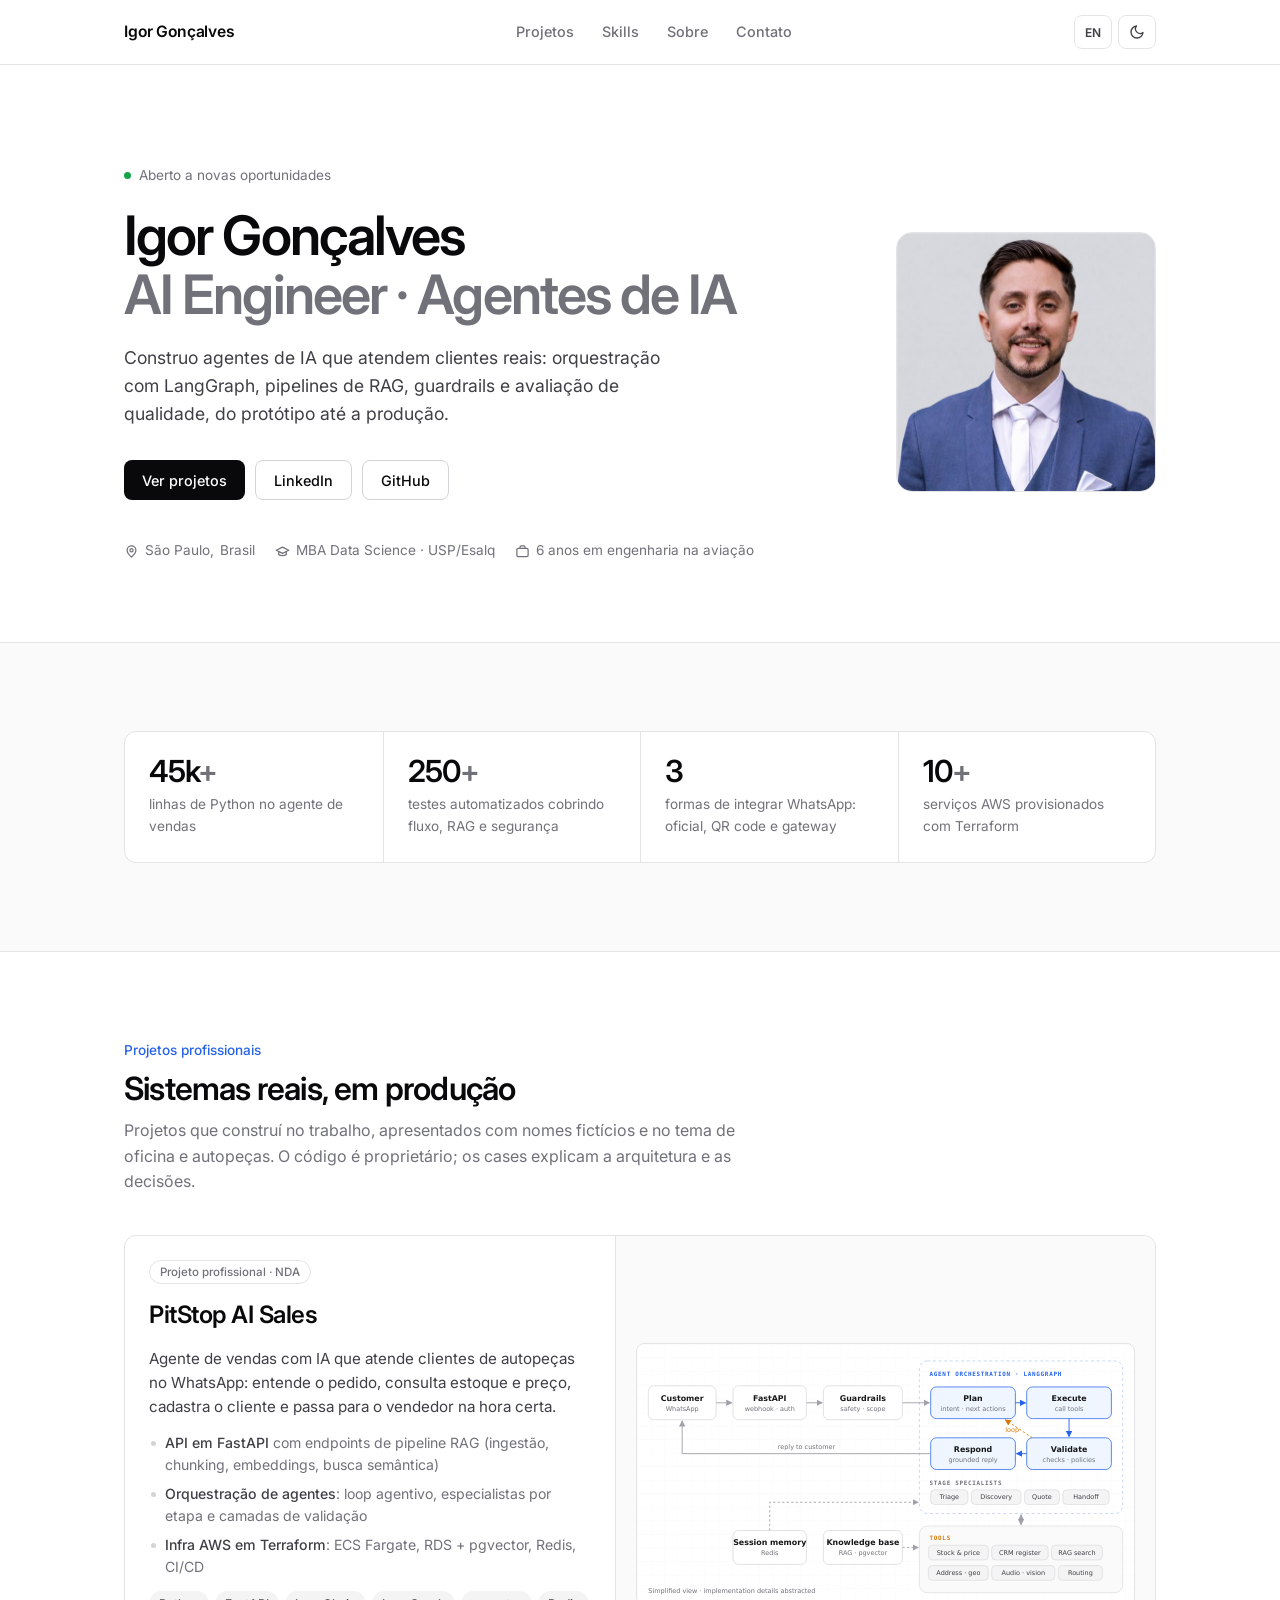
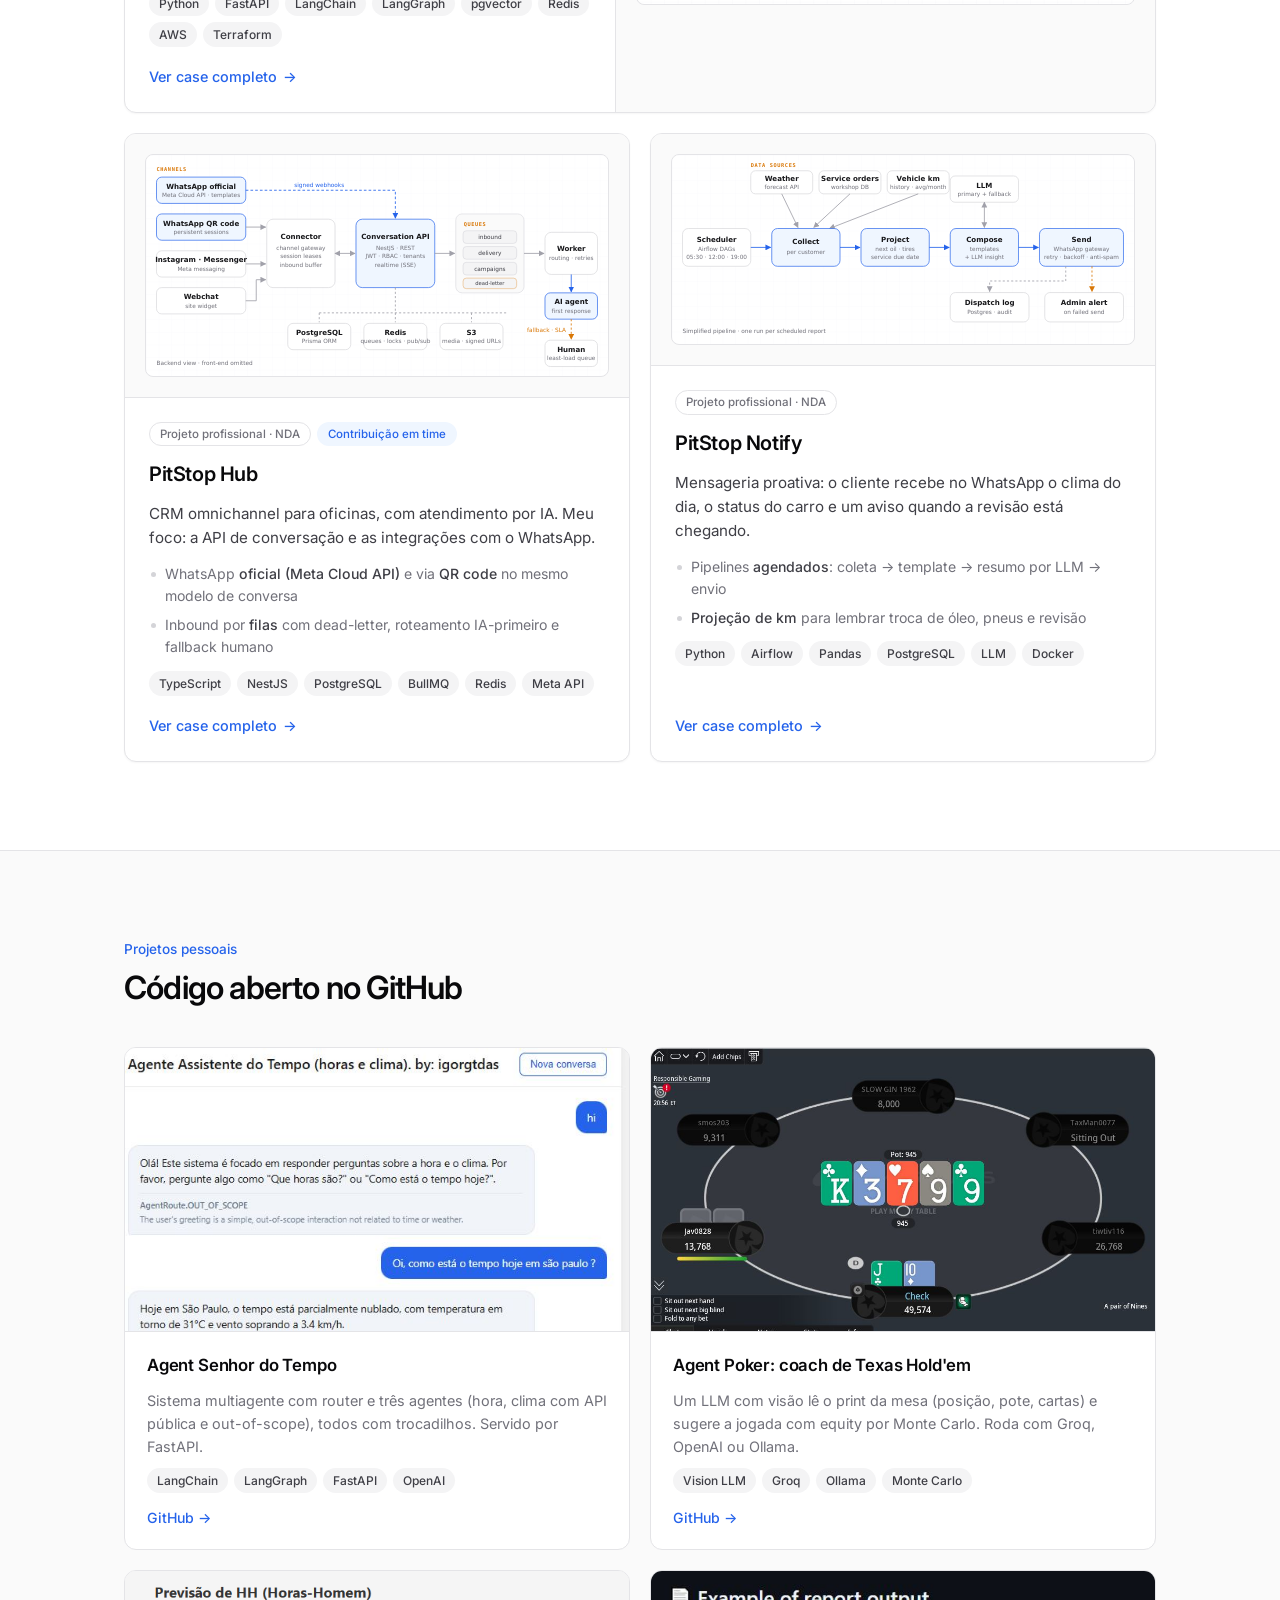
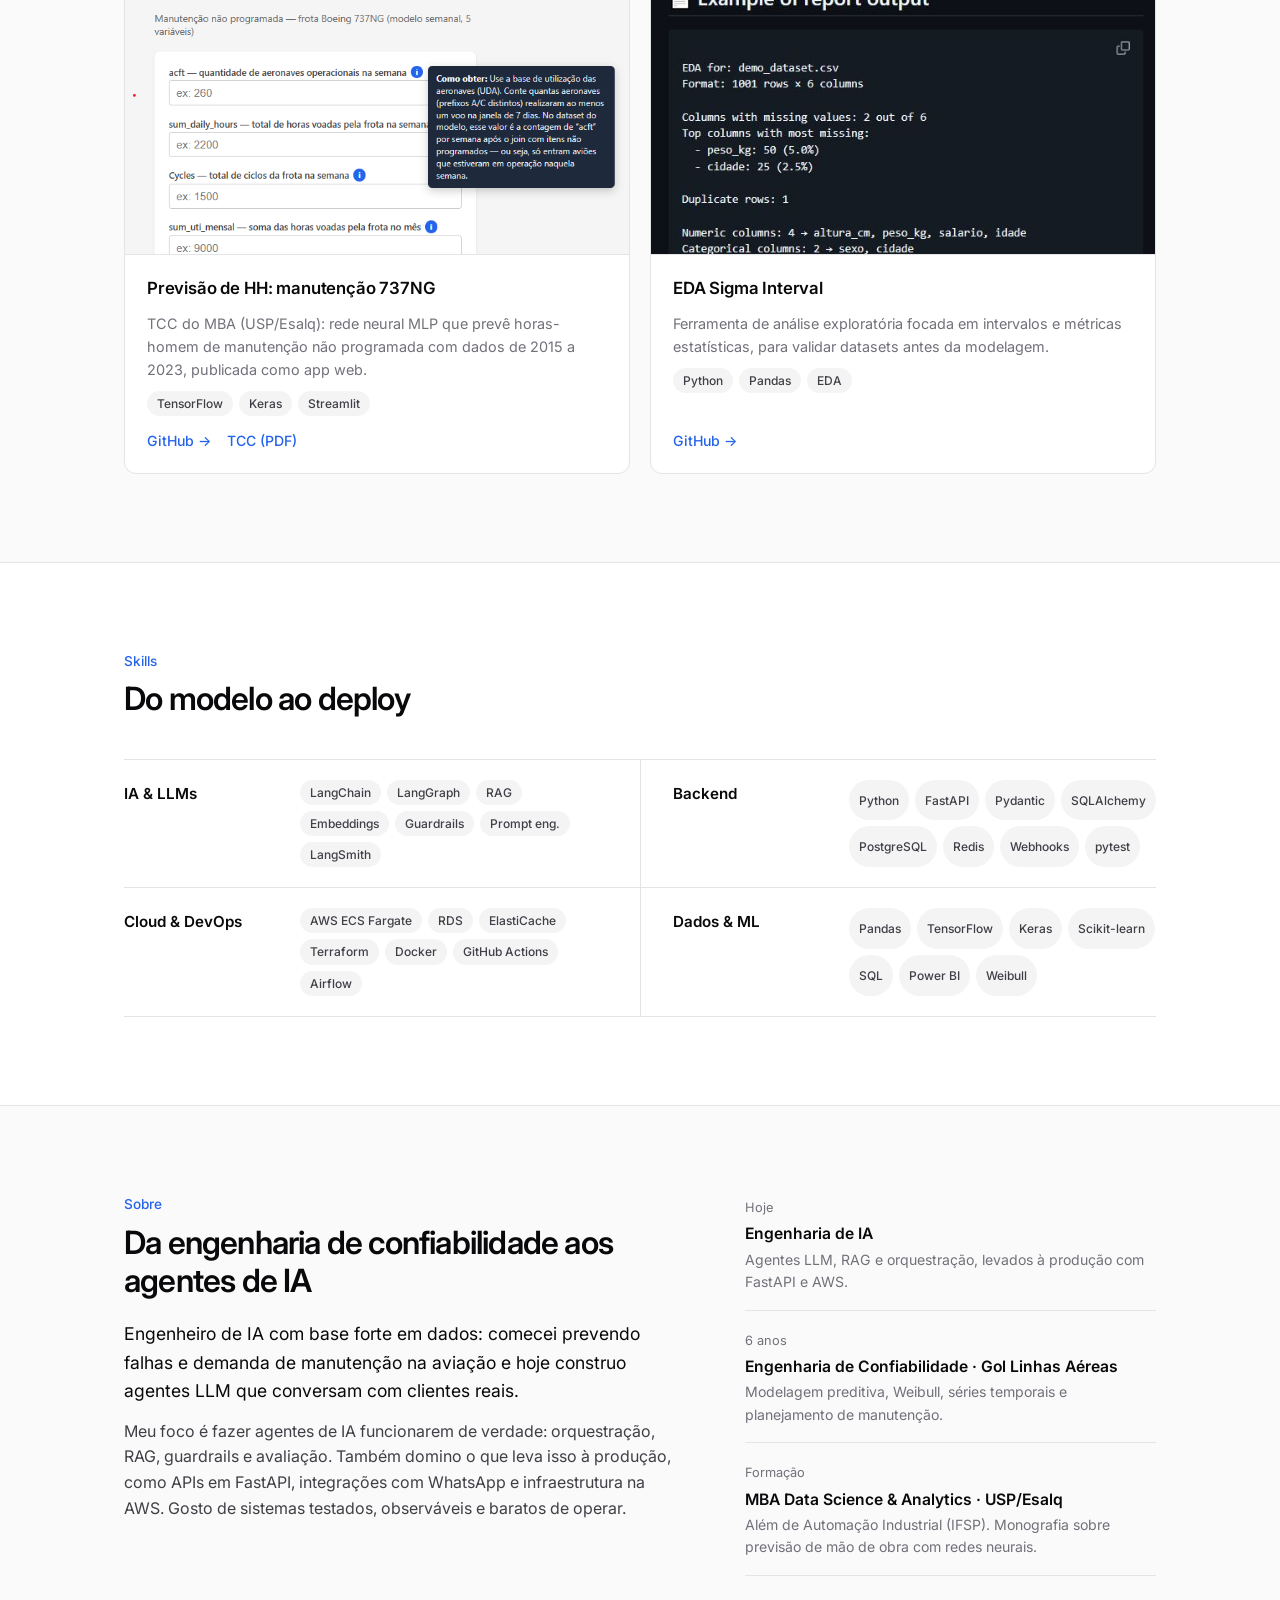
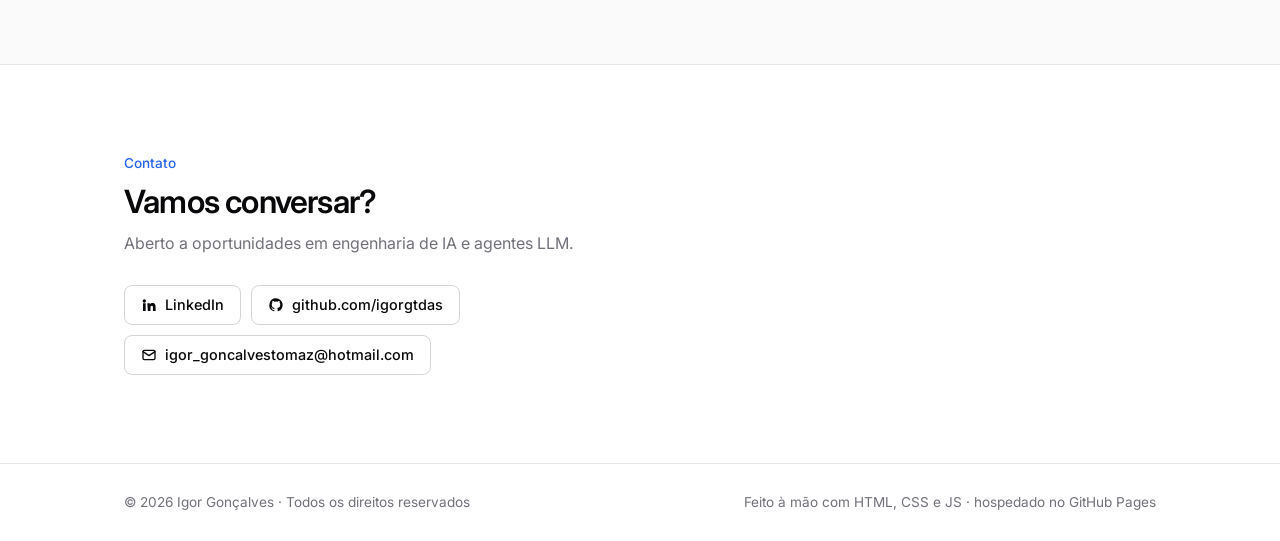
==== commit 721e3d02: "Renomeia Connect para PitStop Hub e tira backend do foco principal" ====
--- a/index.html
+++ b/index.html
@@ -6,7 +6,7 @@
   <title>Igor Gonçalves · AI Engineer</title>
   <meta name="title-pt" content="Igor Gonçalves · AI Engineer">
   <meta name="title-en" content="Igor Gonçalves · AI Engineer">
-  <meta name="description" content="Portfólio de Igor Gonçalves: AI Engineer focado em backend, agentes LLM, RAG e infraestrutura AWS.">
+  <meta name="description" content="Portfólio de Igor Gonçalves: AI Engineer focado em agentes LLM, RAG e orquestração de IA em produção.">
   <meta property="og:title" content="Igor Gonçalves · AI Engineer">
   <meta property="og:description" content="Agentes LLM, RAG, APIs em FastAPI e infraestrutura AWS.">
   <meta property="og:image" content="assets/img/profile.jpg">
@@ -22,7 +22,7 @@
   <link rel="preconnect" href="https://fonts.googleapis.com">
   <link rel="preconnect" href="https://fonts.gstatic.com" crossorigin>
   <link href="https://fonts.googleapis.com/css2?family=Inter:wght@400;500;600;700&display=swap" rel="stylesheet">
-  <link rel="stylesheet" href="assets/css/styles.css?v=20261020">
+  <link rel="stylesheet" href="assets/css/styles.css?v=202610201">
 </head>
 <body>
   <header class="header">
@@ -57,12 +57,12 @@
               <span class="l-pt">Aberto a novas oportunidades</span><span class="l-en">Open to new opportunities</span>
             </span>
             <h1 class="hero-title">
-              <span class="l-pt">Igor Gonçalves<br><span class="soft">AI Engineer · Backend</span></span>
-              <span class="l-en">Igor Gonçalves<br><span class="soft">AI Engineer · Backend</span></span>
+              <span class="l-pt">Igor Gonçalves<br><span class="soft">AI Engineer · Agentes de IA</span></span>
+              <span class="l-en">Igor Gonçalves<br><span class="soft">AI Engineer · AI Agents</span></span>
             </h1>
             <p class="hero-lead">
-              <span class="l-pt">Construo agentes de IA que atendem clientes reais: APIs em Python e FastAPI, orquestração com LangGraph, pipelines de RAG e a infraestrutura na AWS que coloca tudo em produção.</span>
-              <span class="l-en">I build AI agents that serve real customers: Python and FastAPI services, LangGraph orchestration, RAG pipelines and the AWS infrastructure that puts it all in production.</span>
+              <span class="l-pt">Construo agentes de IA que atendem clientes reais: orquestração com LangGraph, pipelines de RAG, guardrails e avaliação de qualidade, do protótipo até a produção.</span>
+              <span class="l-en">I build AI agents that serve real customers: LangGraph orchestration, RAG pipelines, guardrails and quality evaluation, from prototype to production.</span>
             </p>
             <div class="hero-cta">
               <a href="#projetos" class="btn btn-primary"><span class="l-pt">Ver projetos</span><span class="l-en">View projects</span></a>
@@ -176,15 +176,15 @@
               <span class="l-en">AI engineer with a strong data background: I started out forecasting failures and maintenance demand in aviation, and now I build LLM agents that talk to real customers.</span>
             </p>
             <p>
-              <span class="l-pt">Meu foco é o que fica por trás da conversa: APIs, orquestração de agentes, RAG, filas, integrações com WhatsApp e a infraestrutura em nuvem. Gosto de sistemas testados, observáveis e baratos de operar.</span>
-              <span class="l-en">My focus is what sits behind the conversation: APIs, agent orchestration, RAG, queues, WhatsApp integrations and the cloud infrastructure. I like systems that are tested, observable and cheap to run.</span>
+              <span class="l-pt">Meu foco é fazer agentes de IA funcionarem de verdade: orquestração, RAG, guardrails e avaliação. Também domino o que leva isso à produção, como APIs em FastAPI, integrações com WhatsApp e infraestrutura na AWS. Gosto de sistemas testados, observáveis e baratos de operar.</span>
+              <span class="l-en">My focus is making AI agents actually work: orchestration, RAG, guardrails and evaluation. I also handle what takes them to production, like FastAPI services, WhatsApp integrations and AWS infrastructure. I like systems that are tested, observable and cheap to run.</span>
             </p>
           </div>
           <ol class="timeline reveal">
             <li>
               <span class="when"><span class="l-pt">Hoje</span><span class="l-en">Now</span></span>
-              <h4><span class="l-pt">Engenharia de IA &amp; Backend</span><span class="l-en">AI &amp; Backend Engineering</span></h4>
-              <p><span class="l-pt">Agentes LLM, RAG, APIs FastAPI, integrações WhatsApp e infra AWS.</span><span class="l-en">LLM agents, RAG, FastAPI services, WhatsApp integrations and AWS infra.</span></p>
+              <h4><span class="l-pt">Engenharia de IA</span><span class="l-en">AI Engineering</span></h4>
+              <p><span class="l-pt">Agentes LLM, RAG e orquestração, levados à produção com FastAPI e AWS.</span><span class="l-en">LLM agents, RAG and orchestration, shipped to production with FastAPI and AWS.</span></p>
             </li>
             <li>
               <span class="when"><span class="l-pt">6 anos</span><span class="l-en">6 years</span></span>
@@ -207,7 +207,7 @@
         <div class="contact-box reveal">
           <span class="eyebrow"><span class="l-pt">Contato</span><span class="l-en">Contact</span></span>
           <h2 class="section-title"><span class="l-pt">Vamos conversar?</span><span class="l-en">Let's talk</span></h2>
-          <p class="section-sub"><span class="l-pt">Aberto a oportunidades em engenharia de IA, backend e agentes LLM.</span><span class="l-en">Open to opportunities in AI engineering, backend and LLM agents.</span></p>
+          <p class="section-sub"><span class="l-pt">Aberto a oportunidades em engenharia de IA e agentes LLM.</span><span class="l-en">Open to opportunities in AI engineering and LLM agents.</span></p>
           <div class="contact-links">
             <a href="https://www.linkedin.com/in/igorgtdas" target="_blank" rel="noopener">
               <svg viewBox="0 0 24 24" fill="currentColor"><path d="M4.98 3.5a2.5 2.5 0 1 1 0 5 2.5 2.5 0 0 1 0-5zM3 9.5h4V21H3zM9.5 9.5h3.8v1.6h.05c.53-1 1.83-2.05 3.77-2.05 4.03 0 4.78 2.65 4.78 6.1V21h-4v-5.1c0-1.22-.02-2.78-1.7-2.78-1.7 0-1.95 1.32-1.95 2.7V21h-4z"/></svg>
@@ -234,7 +234,7 @@
     </div>
   </footer>
 
-  <script src="assets/js/data.js?v=20261020"></script>
-  <script src="assets/js/main.js?v=20261020"></script>
+  <script src="assets/js/data.js?v=202610201"></script>
+  <script src="assets/js/main.js?v=202610201"></script>
 </body>
 </html>
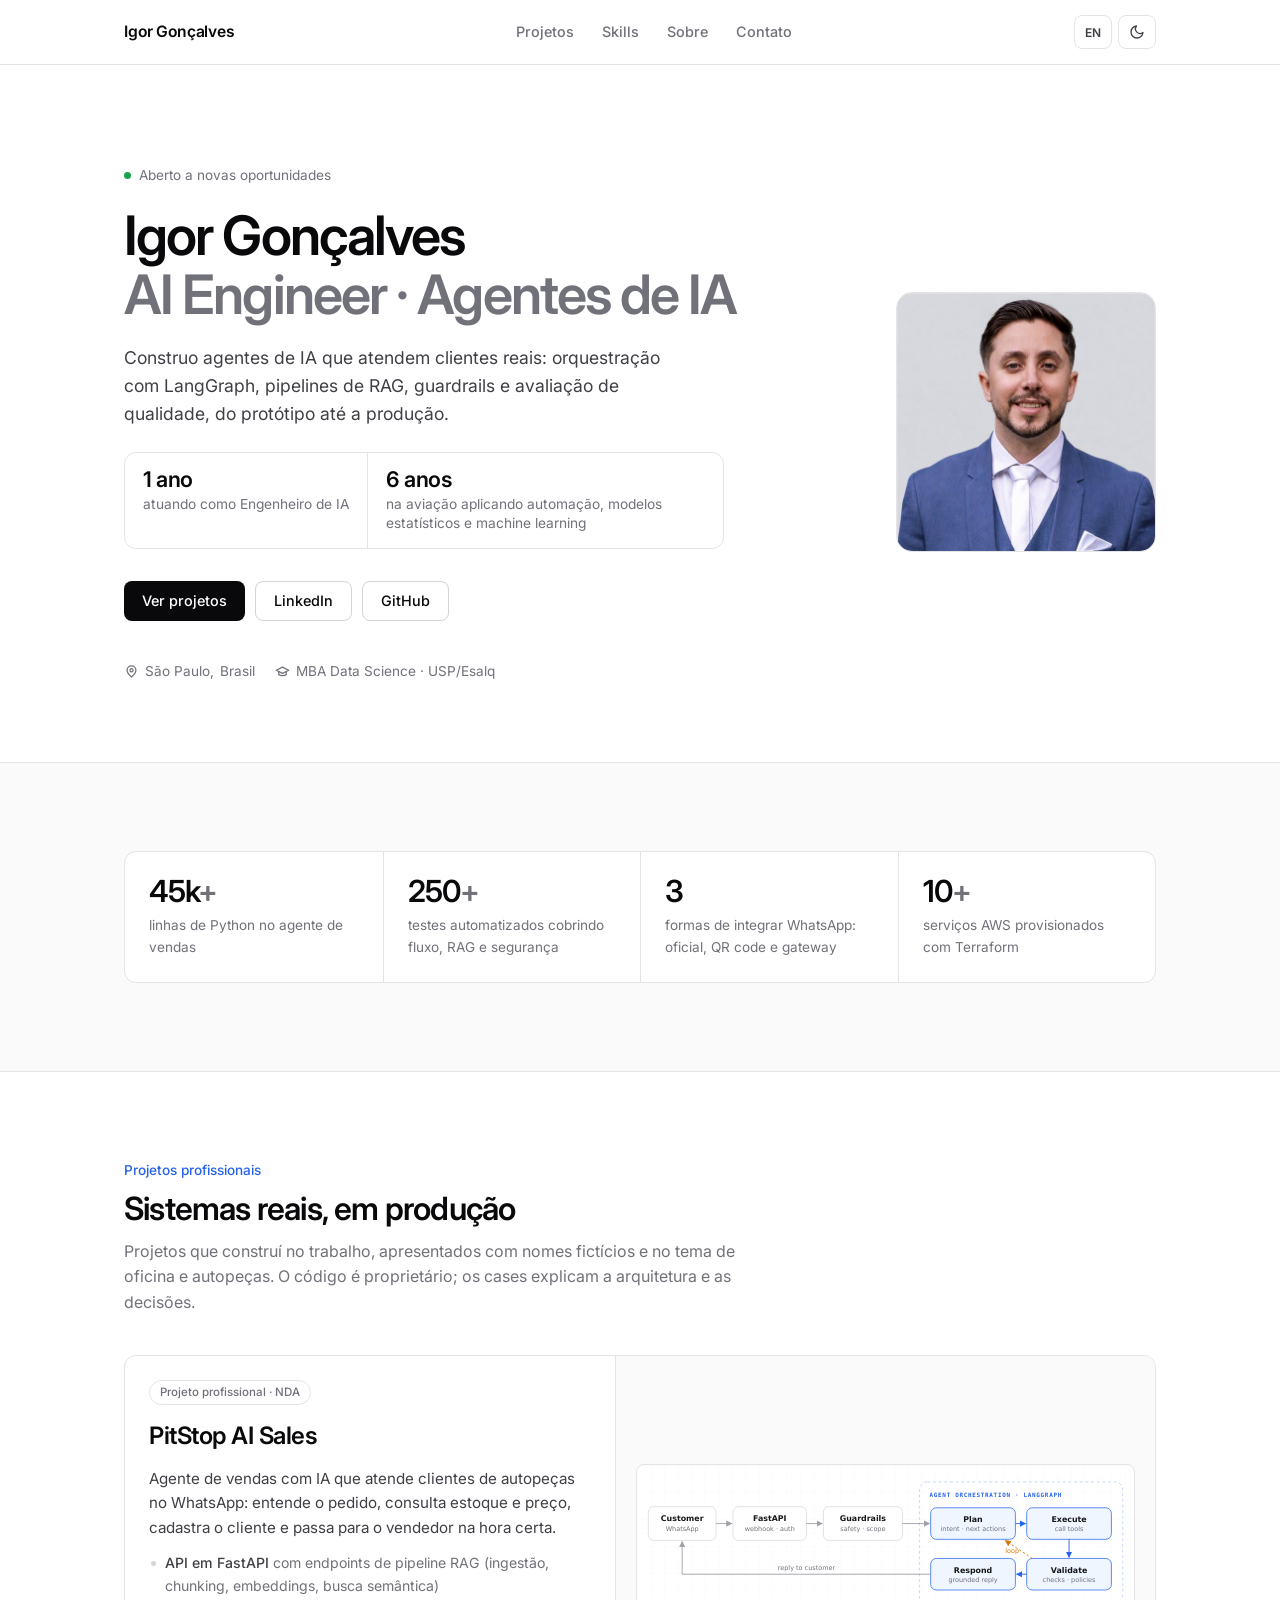
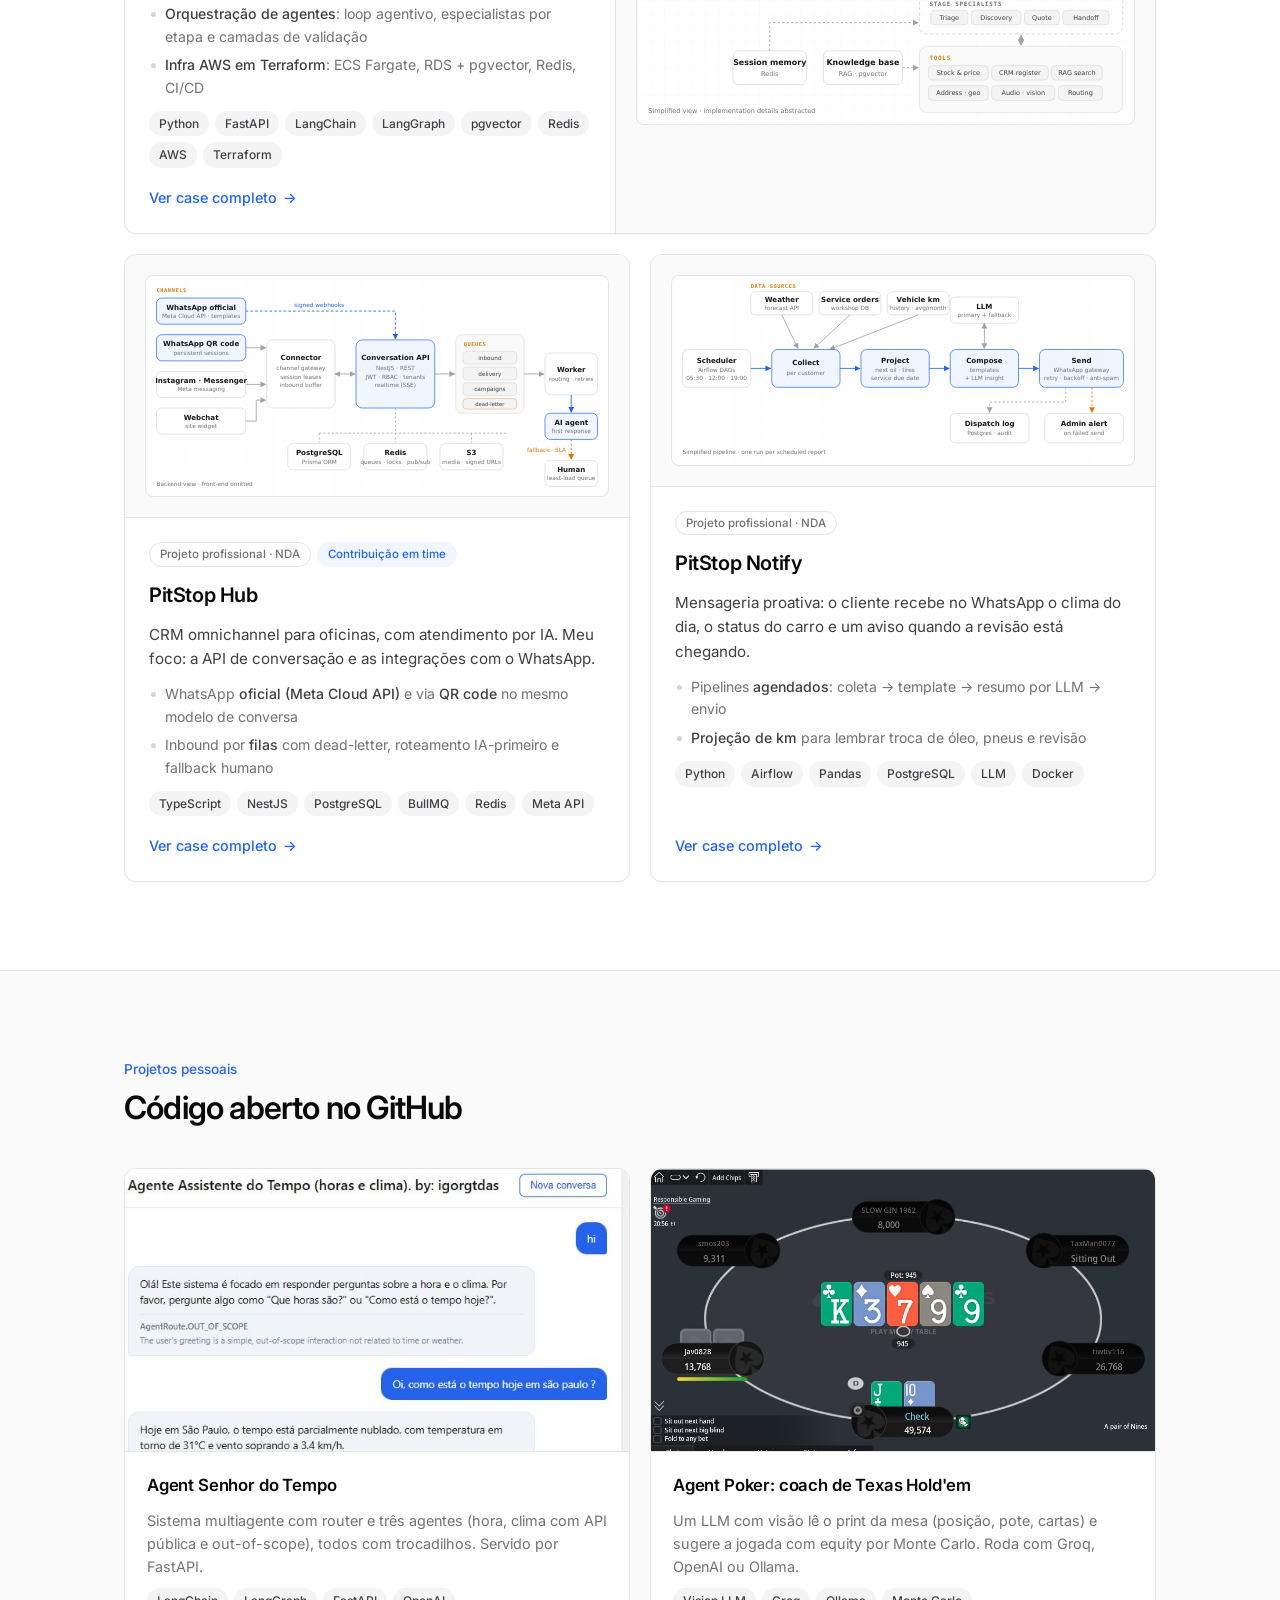
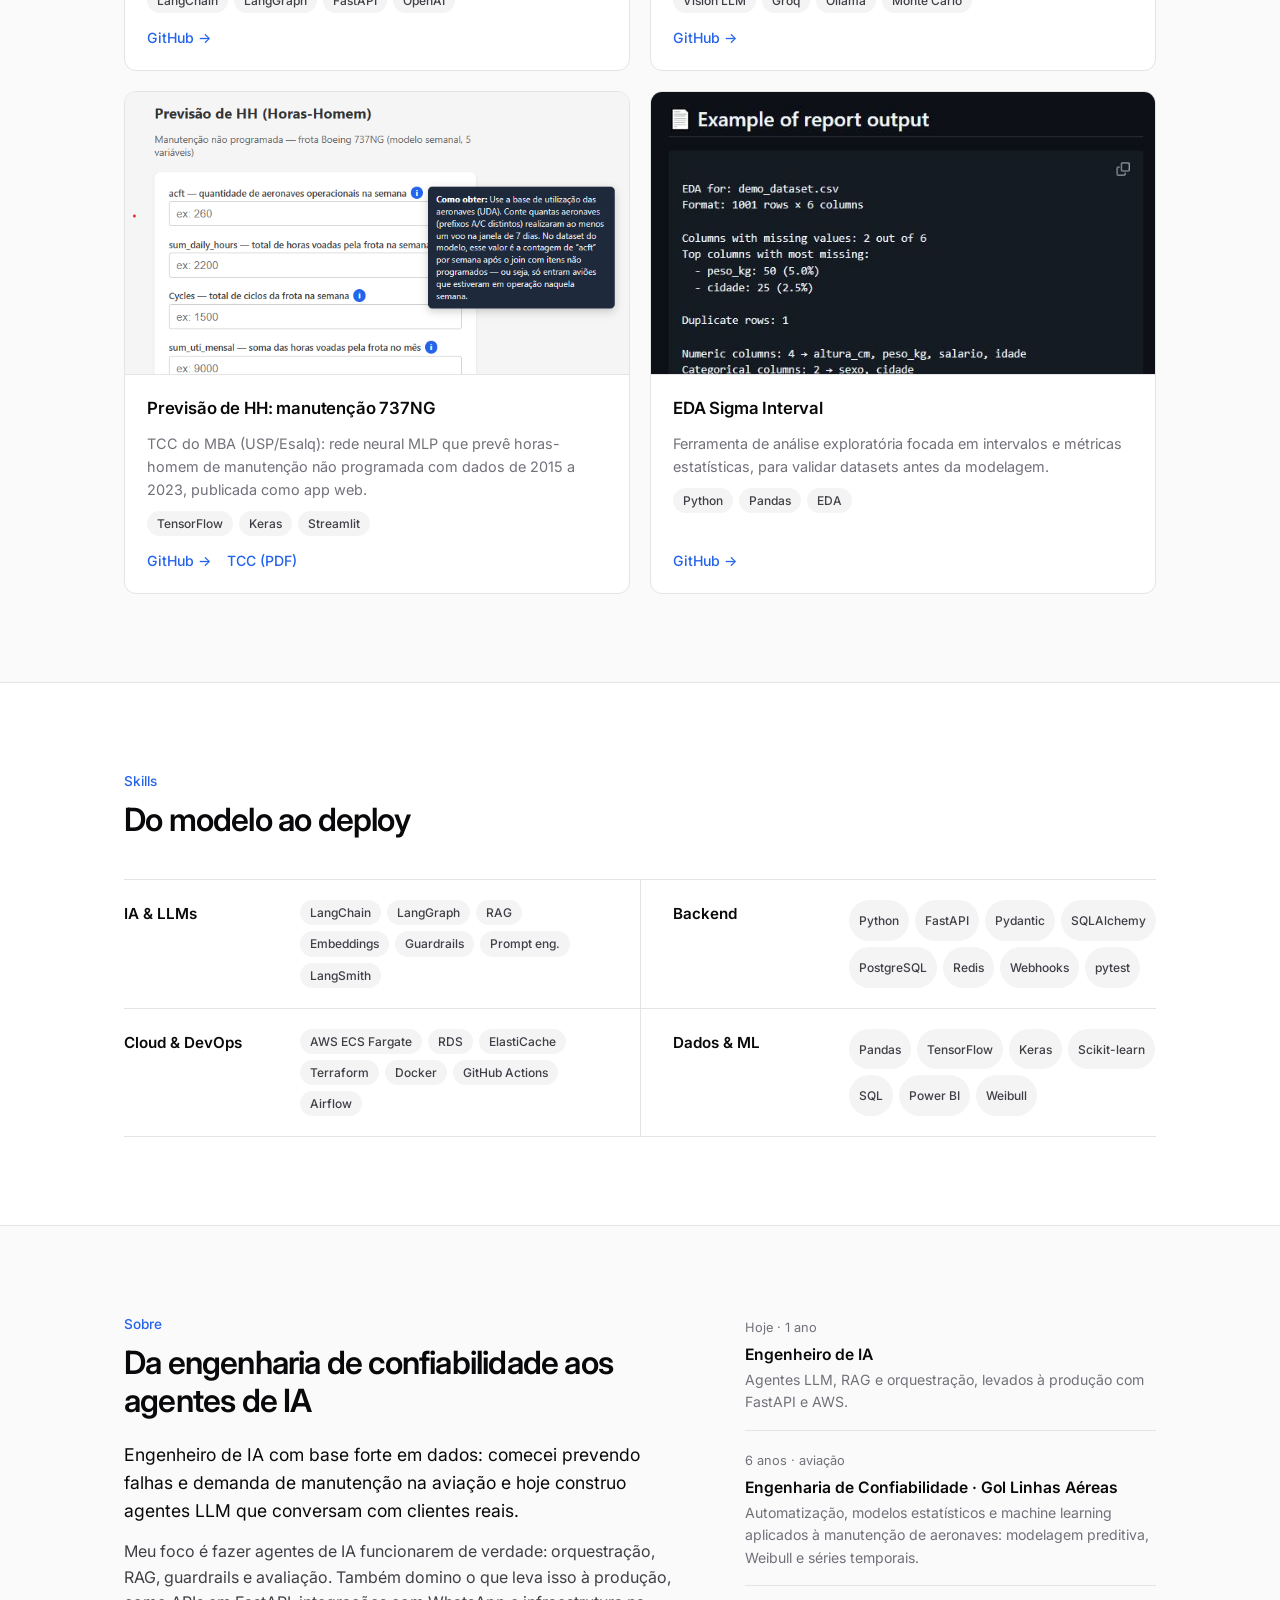
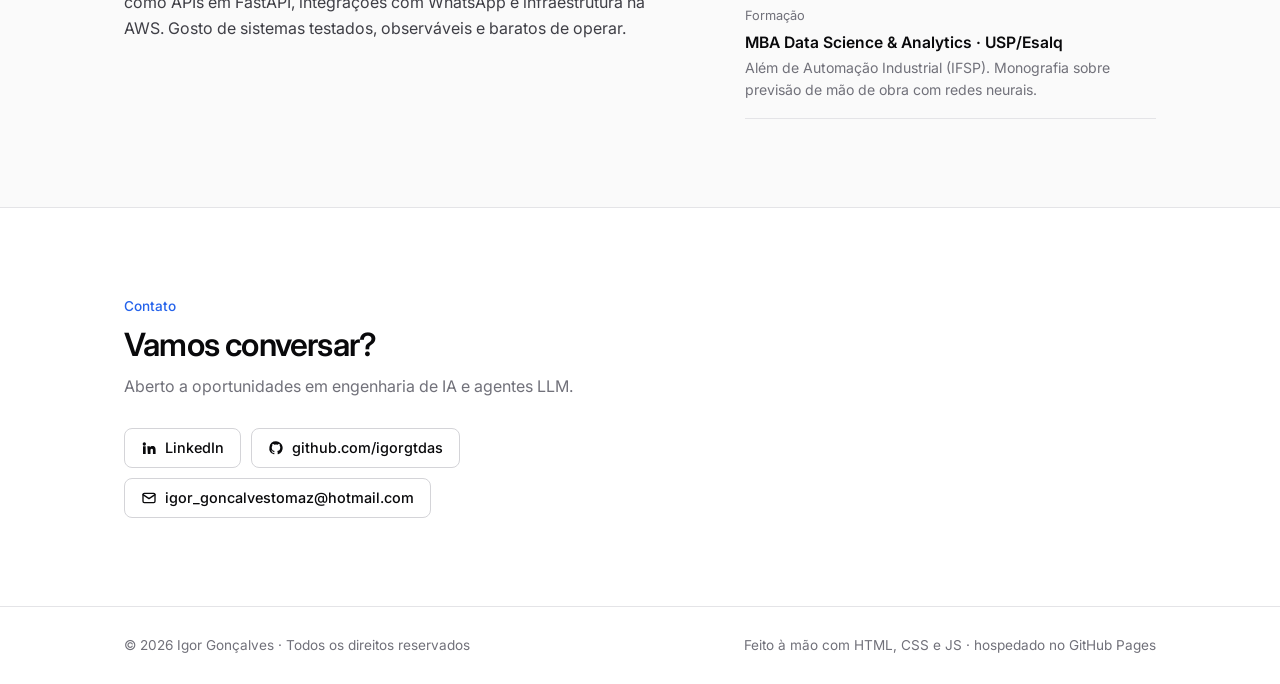
==== commit a1252979: "Destaca experiência: 1 ano como Engenheiro de IA e 6 anos na aviação com automação, estatística e ML" ====
--- a/index.html
+++ b/index.html
@@ -22,7 +22,7 @@
   <link rel="preconnect" href="https://fonts.googleapis.com">
   <link rel="preconnect" href="https://fonts.gstatic.com" crossorigin>
   <link href="https://fonts.googleapis.com/css2?family=Inter:wght@400;500;600;700&display=swap" rel="stylesheet">
-  <link rel="stylesheet" href="assets/css/styles.css?v=202610201">
+  <link rel="stylesheet" href="assets/css/styles.css?v=202610202">
 </head>
 <body>
   <header class="header">
@@ -64,6 +64,16 @@
               <span class="l-pt">Construo agentes de IA que atendem clientes reais: orquestração com LangGraph, pipelines de RAG, guardrails e avaliação de qualidade, do protótipo até a produção.</span>
               <span class="l-en">I build AI agents that serve real customers: LangGraph orchestration, RAG pipelines, guardrails and quality evaluation, from prototype to production.</span>
             </p>
+            <div class="hero-exp">
+              <div>
+                <b>1 <span class="l-pt">ano</span><span class="l-en">year</span></b>
+                <span><span class="l-pt">atuando como Engenheiro de IA</span><span class="l-en">working as an AI Engineer</span></span>
+              </div>
+              <div>
+                <b>6 <span class="l-pt">anos</span><span class="l-en">years</span></b>
+                <span><span class="l-pt">na aviação aplicando automação, modelos estatísticos e machine learning</span><span class="l-en">in aviation applying automation, statistical models and machine learning</span></span>
+              </div>
+            </div>
             <div class="hero-cta">
               <a href="#projetos" class="btn btn-primary"><span class="l-pt">Ver projetos</span><span class="l-en">View projects</span></a>
               <a href="https://www.linkedin.com/in/igorgtdas" target="_blank" rel="noopener" class="btn btn-ghost">LinkedIn</a>
@@ -72,7 +82,6 @@
             <div class="hero-meta">
               <span><svg viewBox="0 0 24 24" fill="none" stroke="currentColor" stroke-width="2" stroke-linecap="round" stroke-linejoin="round"><path d="M12 21s-7-6.2-7-11a7 7 0 0 1 14 0c0 4.8-7 11-7 11z"/><circle cx="12" cy="10" r="2.5"/></svg>São Paulo, <span class="l-pt">Brasil</span><span class="l-en">Brazil</span></span>
               <span><svg viewBox="0 0 24 24" fill="none" stroke="currentColor" stroke-width="2" stroke-linecap="round" stroke-linejoin="round"><path d="M22 10L12 5 2 10l10 5 10-5z"/><path d="M6 12v5c3 2 9 2 12 0v-5"/></svg>MBA Data Science · USP/Esalq</span>
-              <span><svg viewBox="0 0 24 24" fill="none" stroke="currentColor" stroke-width="2" stroke-linecap="round" stroke-linejoin="round"><rect x="3" y="7" width="18" height="13" rx="2"/><path d="M8 7V5a2 2 0 0 1 2-2h4a2 2 0 0 1 2 2v2"/></svg><span class="l-pt">6 anos em engenharia na aviação</span><span class="l-en">6 years of aviation engineering</span></span>
             </div>
           </div>
           <div class="hero-photo">
@@ -182,14 +191,14 @@
           </div>
           <ol class="timeline reveal">
             <li>
-              <span class="when"><span class="l-pt">Hoje</span><span class="l-en">Now</span></span>
-              <h4><span class="l-pt">Engenharia de IA</span><span class="l-en">AI Engineering</span></h4>
+              <span class="when"><span class="l-pt">Hoje · 1 ano</span><span class="l-en">Now · 1 year</span></span>
+              <h4><span class="l-pt">Engenheiro de IA</span><span class="l-en">AI Engineer</span></h4>
               <p><span class="l-pt">Agentes LLM, RAG e orquestração, levados à produção com FastAPI e AWS.</span><span class="l-en">LLM agents, RAG and orchestration, shipped to production with FastAPI and AWS.</span></p>
             </li>
             <li>
-              <span class="when"><span class="l-pt">6 anos</span><span class="l-en">6 years</span></span>
+              <span class="when"><span class="l-pt">6 anos · aviação</span><span class="l-en">6 years · aviation</span></span>
               <h4><span class="l-pt">Engenharia de Confiabilidade · Gol Linhas Aéreas</span><span class="l-en">Reliability Engineering · Gol Airlines</span></h4>
-              <p><span class="l-pt">Modelagem preditiva, Weibull, séries temporais e planejamento de manutenção.</span><span class="l-en">Predictive modeling, Weibull, time series and maintenance planning.</span></p>
+              <p><span class="l-pt">Automatização, modelos estatísticos e machine learning aplicados à manutenção de aeronaves: modelagem preditiva, Weibull e séries temporais.</span><span class="l-en">Automation, statistical models and machine learning applied to aircraft maintenance: predictive modeling, Weibull and time series.</span></p>
             </li>
             <li>
               <span class="when"><span class="l-pt">Formação</span><span class="l-en">Education</span></span>
@@ -234,7 +243,7 @@
     </div>
   </footer>
 
-  <script src="assets/js/data.js?v=202610201"></script>
-  <script src="assets/js/main.js?v=202610201"></script>
+  <script src="assets/js/data.js?v=202610202"></script>
+  <script src="assets/js/main.js?v=202610202"></script>
 </body>
 </html>
--- a/assets/css/styles.css
+++ b/assets/css/styles.css
@@ -395,3 +395,14 @@
   .metrics, .case-meta { grid-template-columns: 1fr; }
   .metric + .metric, .case-meta div + div { border-left: 0; border-top: 1px solid var(--border); }
 }
+
+/* Destaque de experiência no hero */
+.hero-exp { display: grid; grid-template-columns: auto 1fr; gap: 0; max-width: 600px; margin: -8px 0 32px; border: 1px solid var(--border); border-radius: var(--radius); }
+.hero-exp > div { display: flex; flex-direction: column; gap: 2px; padding: 14px 18px; }
+.hero-exp > div + div { border-left: 1px solid var(--border); }
+.hero-exp b { font-size: 1.35rem; font-weight: 600; letter-spacing: -0.02em; line-height: 1.2; }
+.hero-exp > div > span { color: var(--muted); font-size: .86rem; line-height: 1.4; }
+@media (max-width: 520px) {
+  .hero-exp { grid-template-columns: 1fr; }
+  .hero-exp > div + div { border-left: 0; border-top: 1px solid var(--border); }
+}
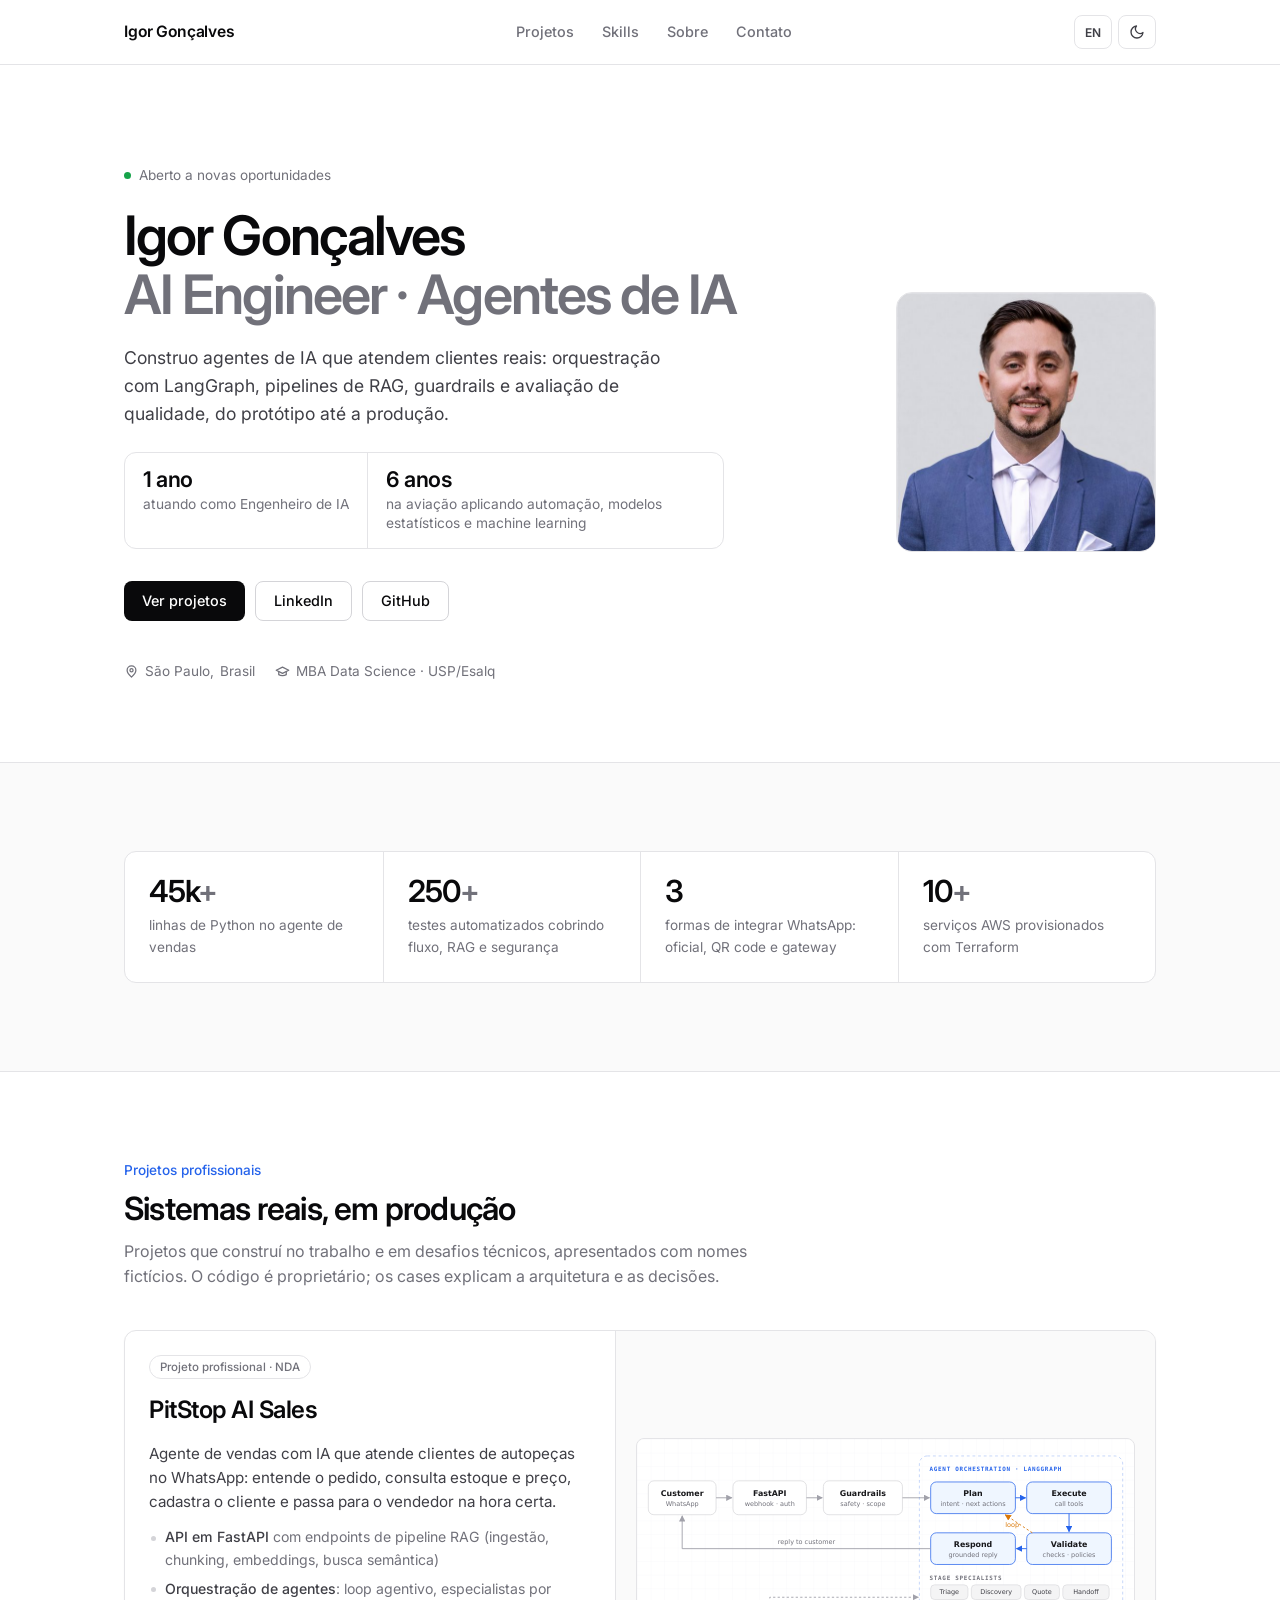
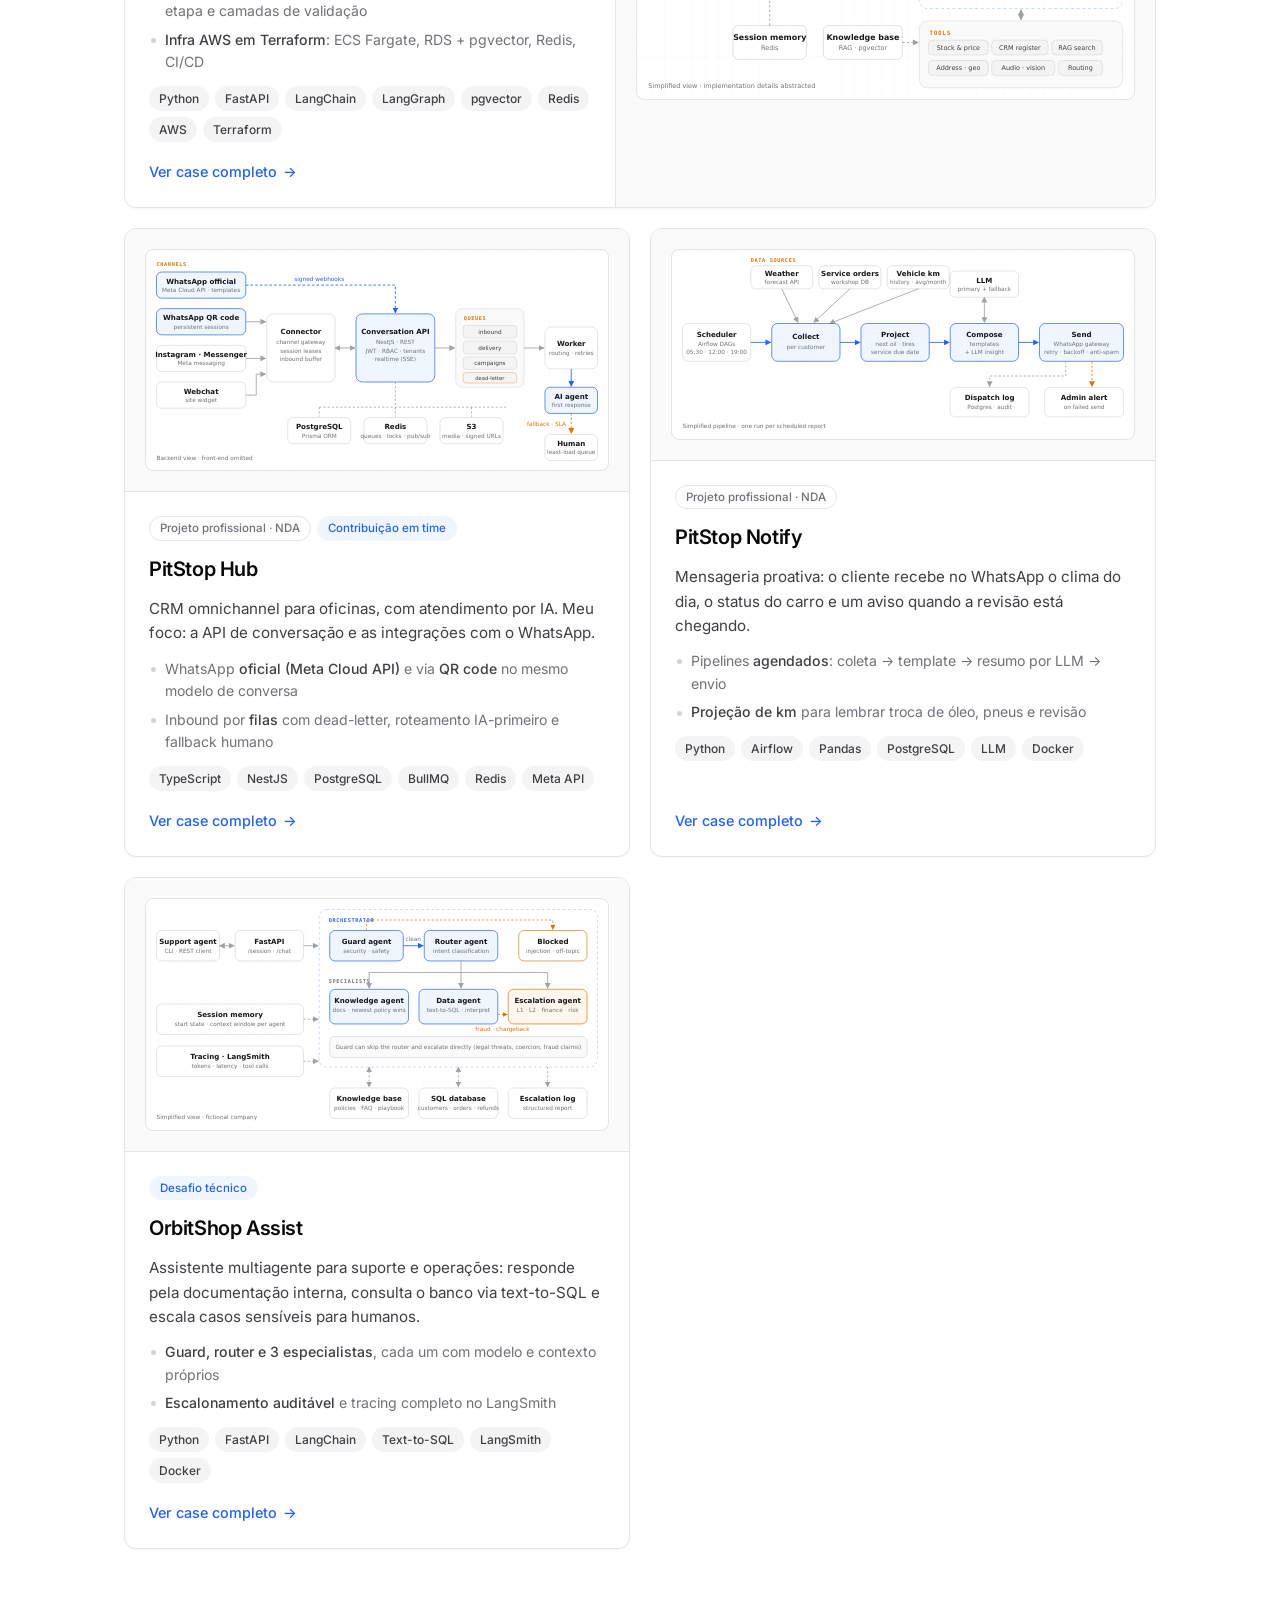
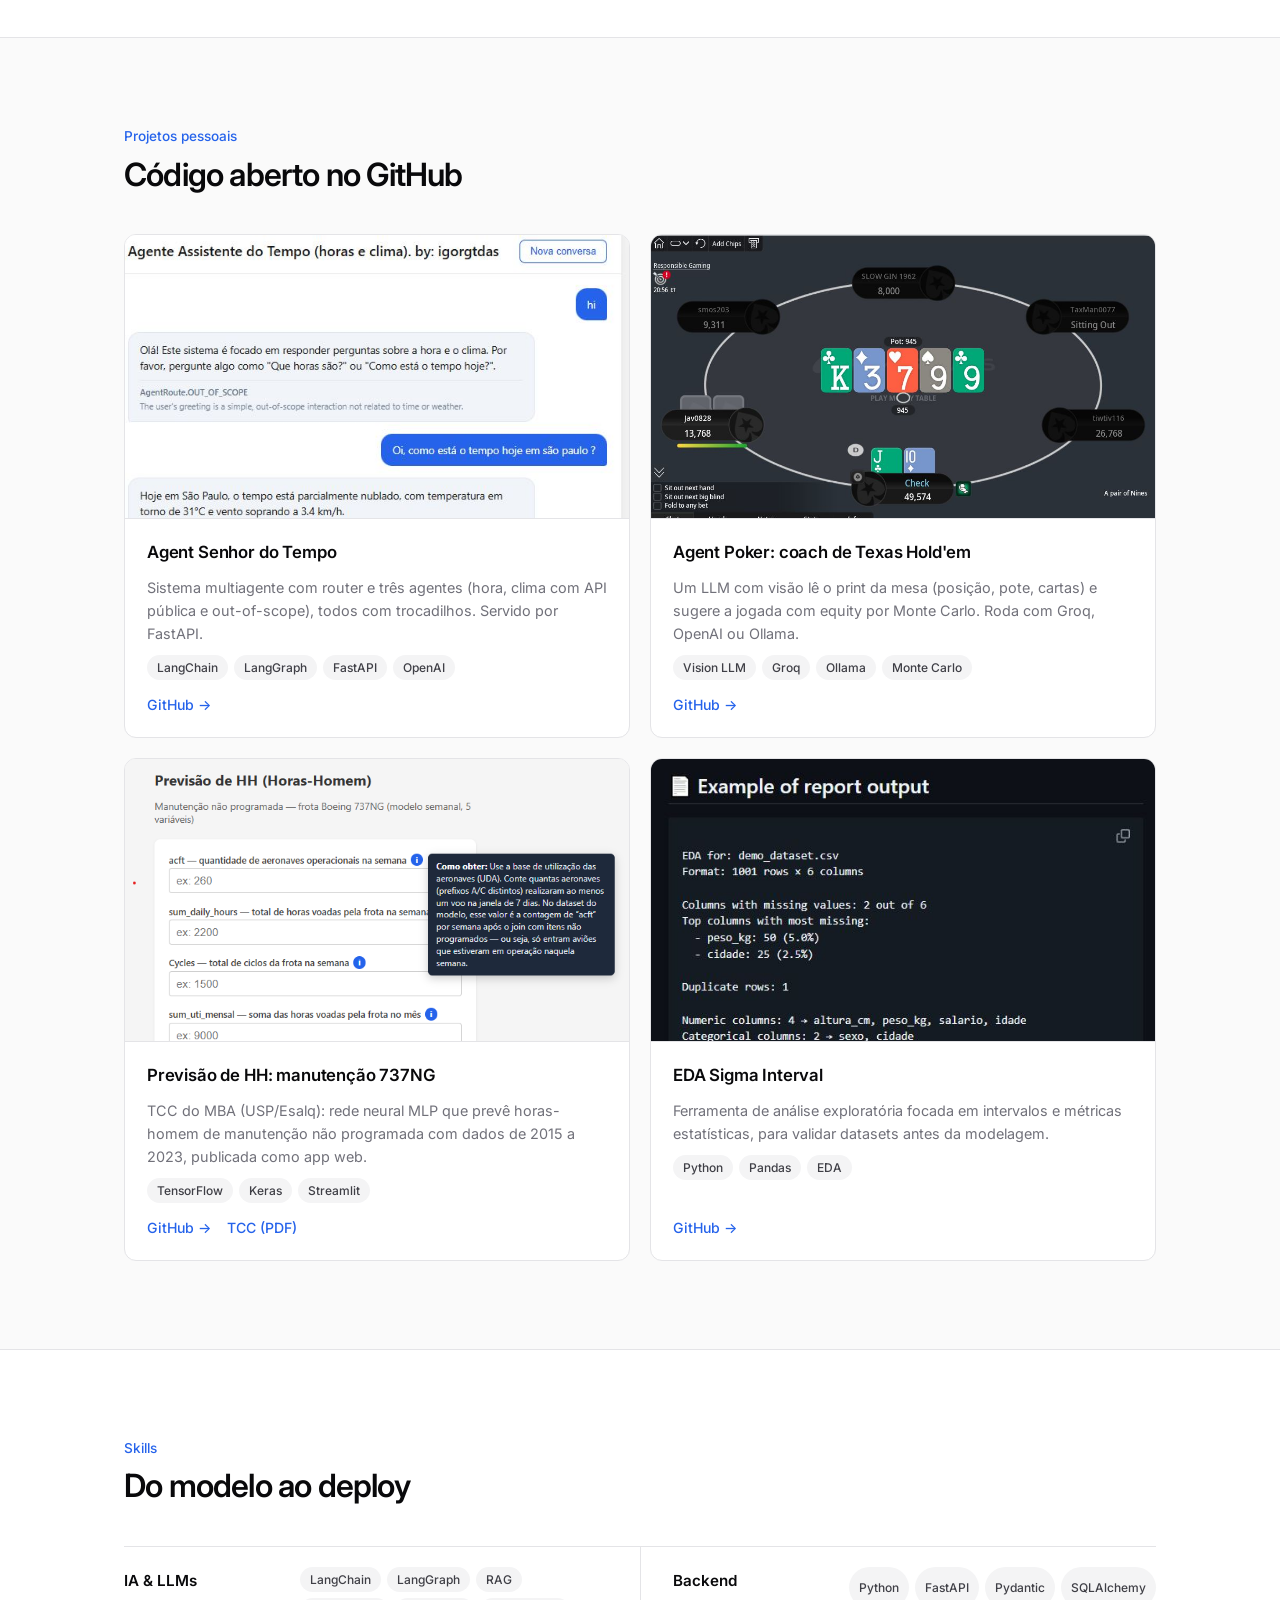
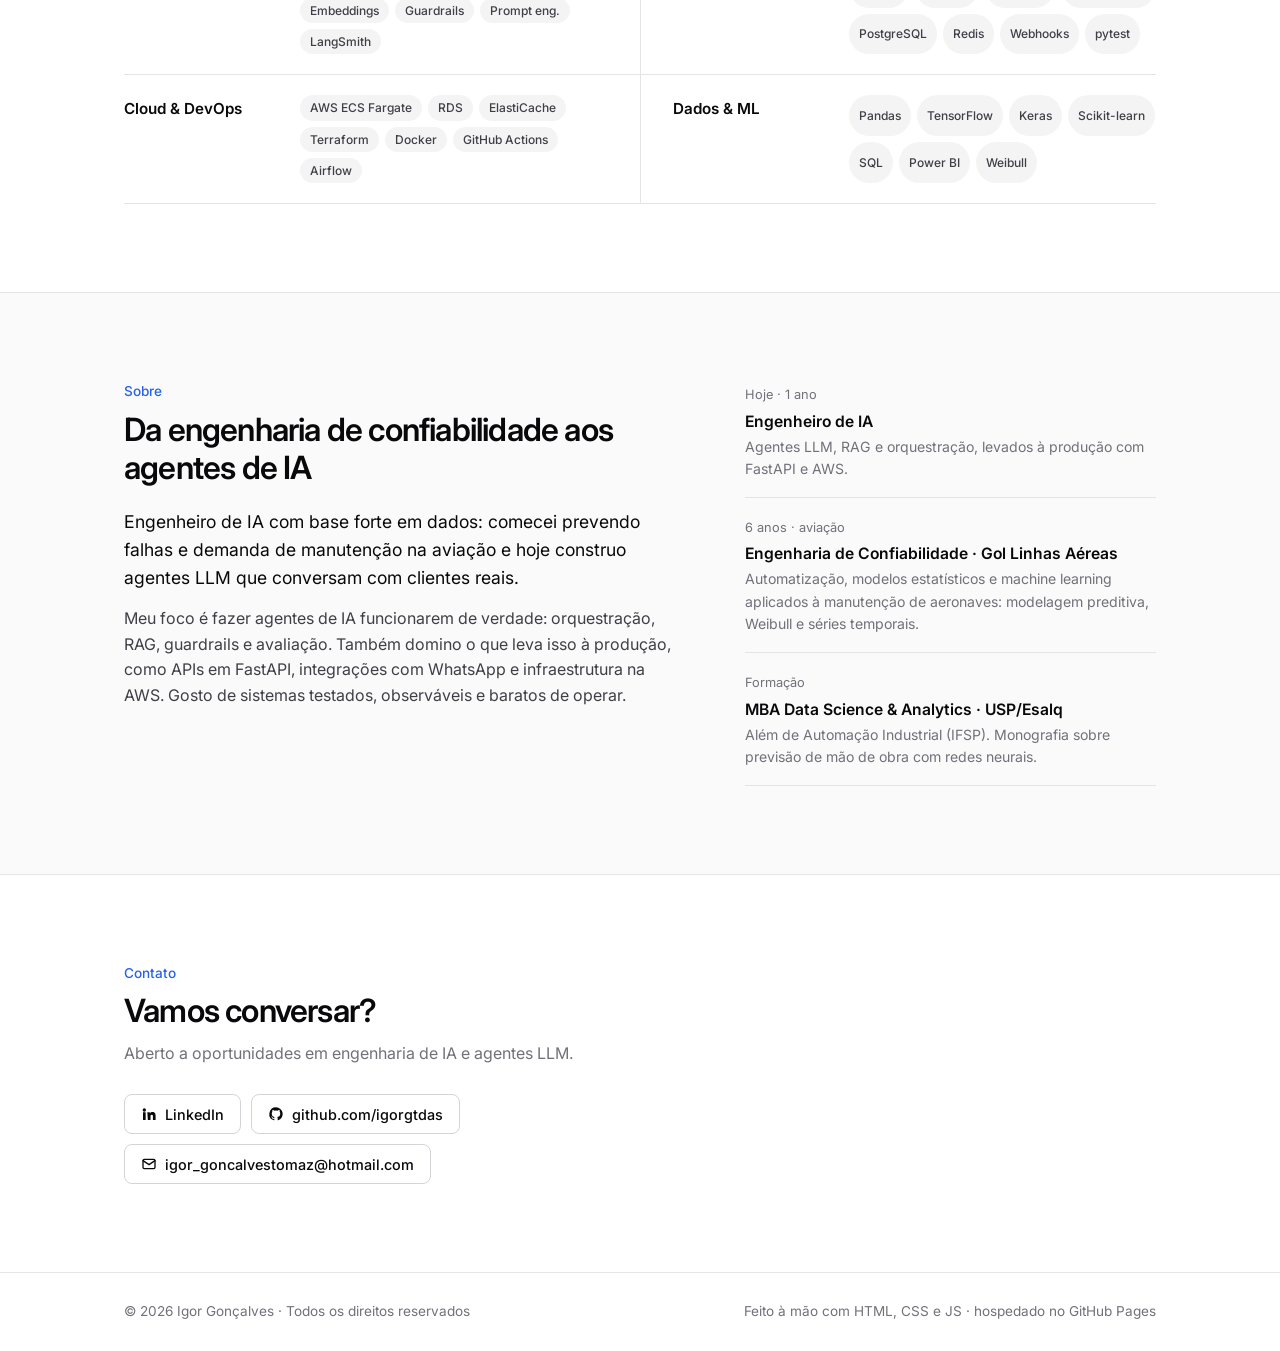
==== commit 5281ee9c: "Adiciona case OrbitShop Assist (desafio técnico multiagente) com nomes fictícios" ====
--- a/index.html
+++ b/index.html
@@ -22,7 +22,7 @@
   <link rel="preconnect" href="https://fonts.googleapis.com">
   <link rel="preconnect" href="https://fonts.gstatic.com" crossorigin>
   <link href="https://fonts.googleapis.com/css2?family=Inter:wght@400;500;600;700&display=swap" rel="stylesheet">
-  <link rel="stylesheet" href="assets/css/styles.css?v=202610202">
+  <link rel="stylesheet" href="assets/css/styles.css?v=202610203">
 </head>
 <body>
   <header class="header">
@@ -122,8 +122,8 @@
           <span class="eyebrow"><span class="l-pt">Projetos profissionais</span><span class="l-en">Professional work</span></span>
           <h2 class="section-title"><span class="l-pt">Sistemas reais, em produção</span><span class="l-en">Real systems, in production</span></h2>
           <p class="section-sub">
-            <span class="l-pt">Projetos que construí no trabalho, apresentados com nomes fictícios e no tema de oficina e autopeças. O código é proprietário; os cases explicam a arquitetura e as decisões.</span>
-            <span class="l-en">Work I built on the job, shown under fictional names with an auto-repair theme. The code is proprietary; the case studies explain the architecture and the decisions.</span>
+            <span class="l-pt">Projetos que construí no trabalho e em desafios técnicos, apresentados com nomes fictícios. O código é proprietário; os cases explicam a arquitetura e as decisões.</span>
+            <span class="l-en">Work I built on the job and in technical challenges, shown under fictional names. The code is proprietary; the case studies explain the architecture and the decisions.</span>
           </p>
         </div>
         <div class="featured-grid" id="featured-grid"></div>
@@ -243,7 +243,7 @@
     </div>
   </footer>
 
-  <script src="assets/js/data.js?v=202610202"></script>
-  <script src="assets/js/main.js?v=202610202"></script>
+  <script src="assets/js/data.js?v=202610203"></script>
+  <script src="assets/js/main.js?v=202610203"></script>
 </body>
 </html>
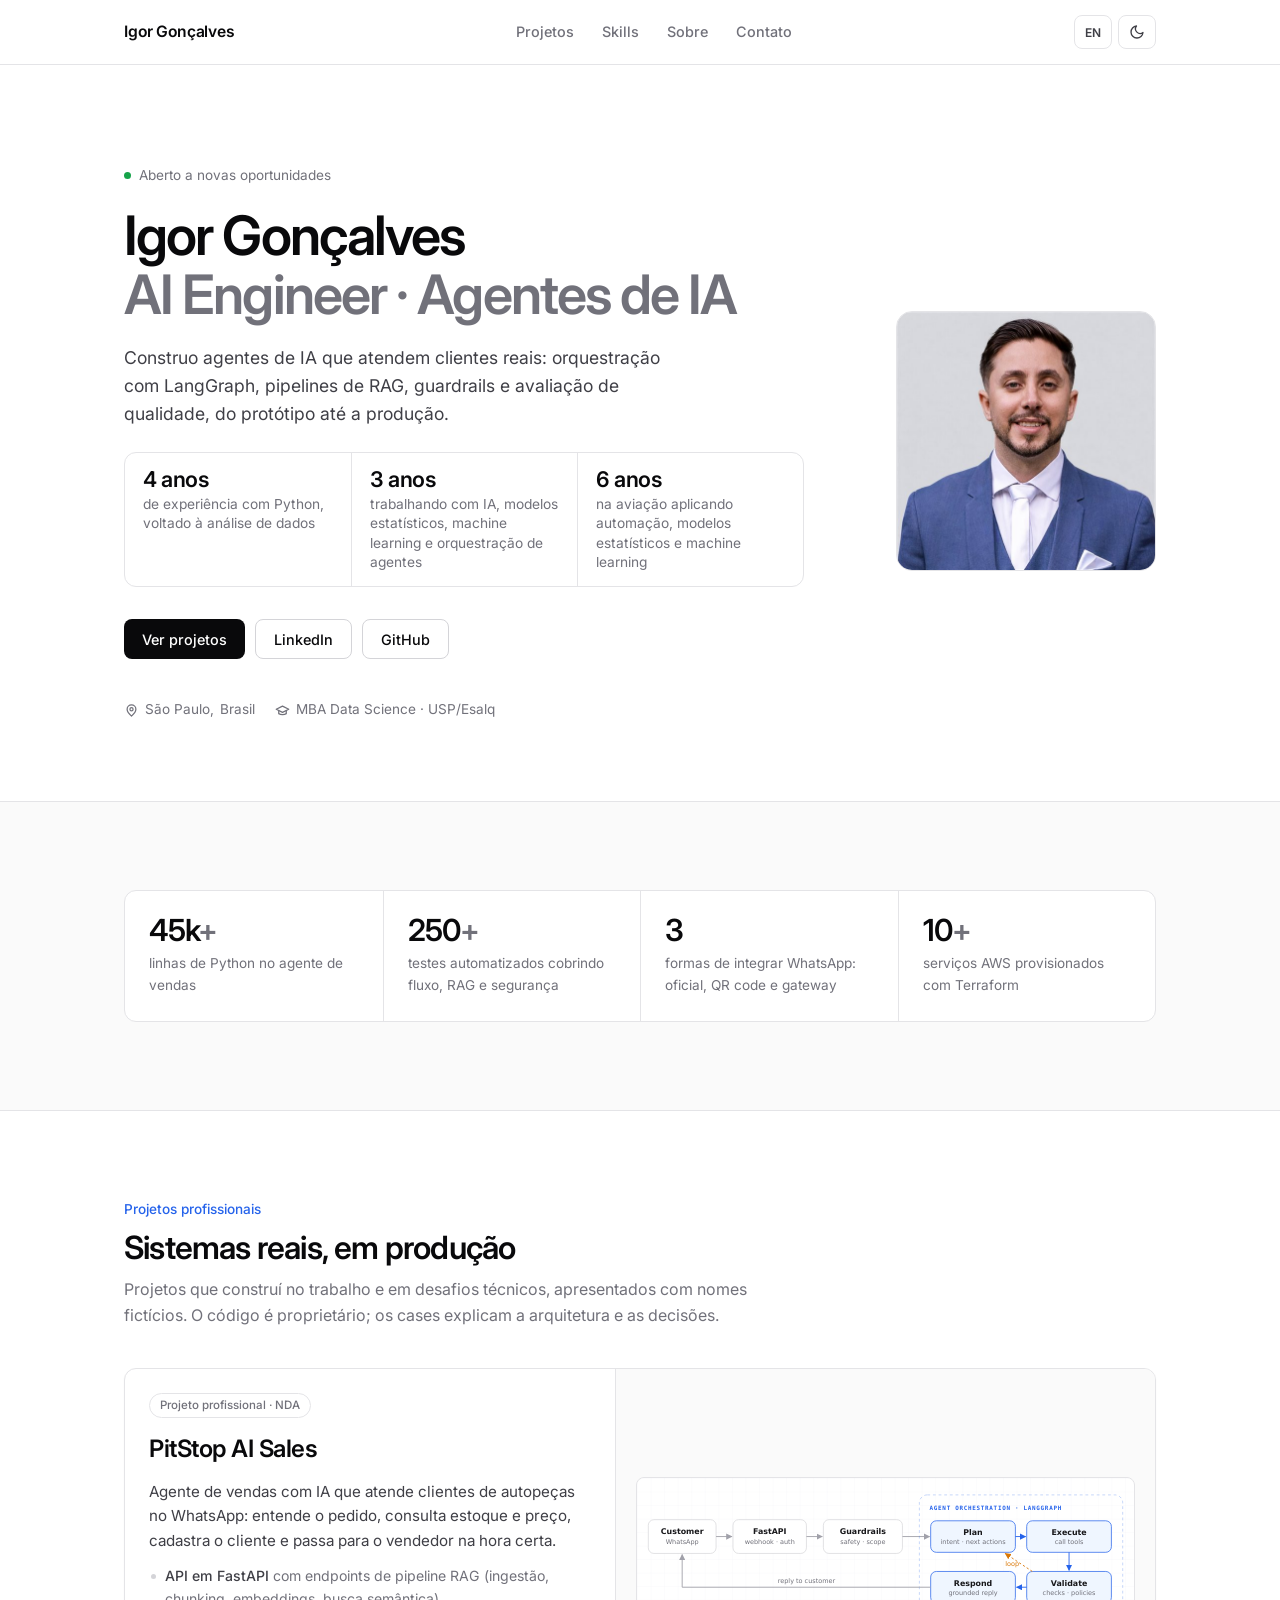
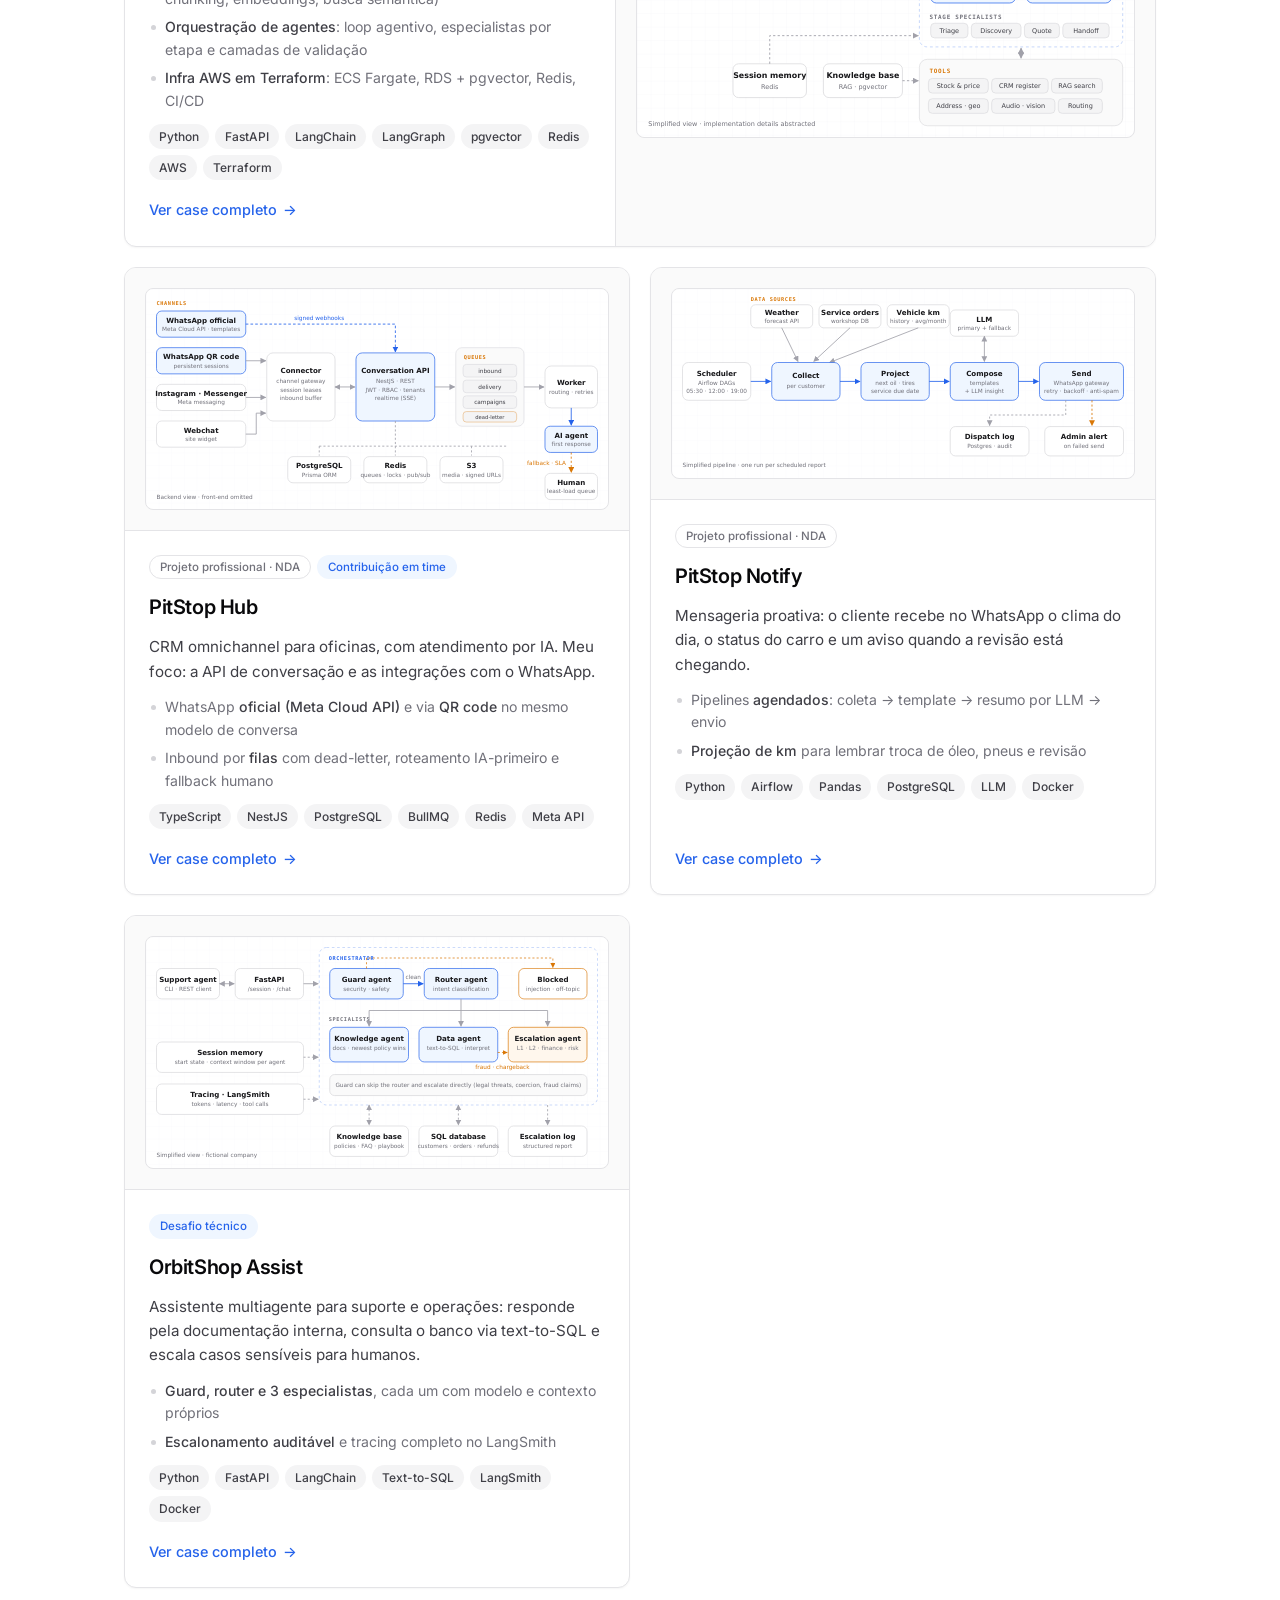
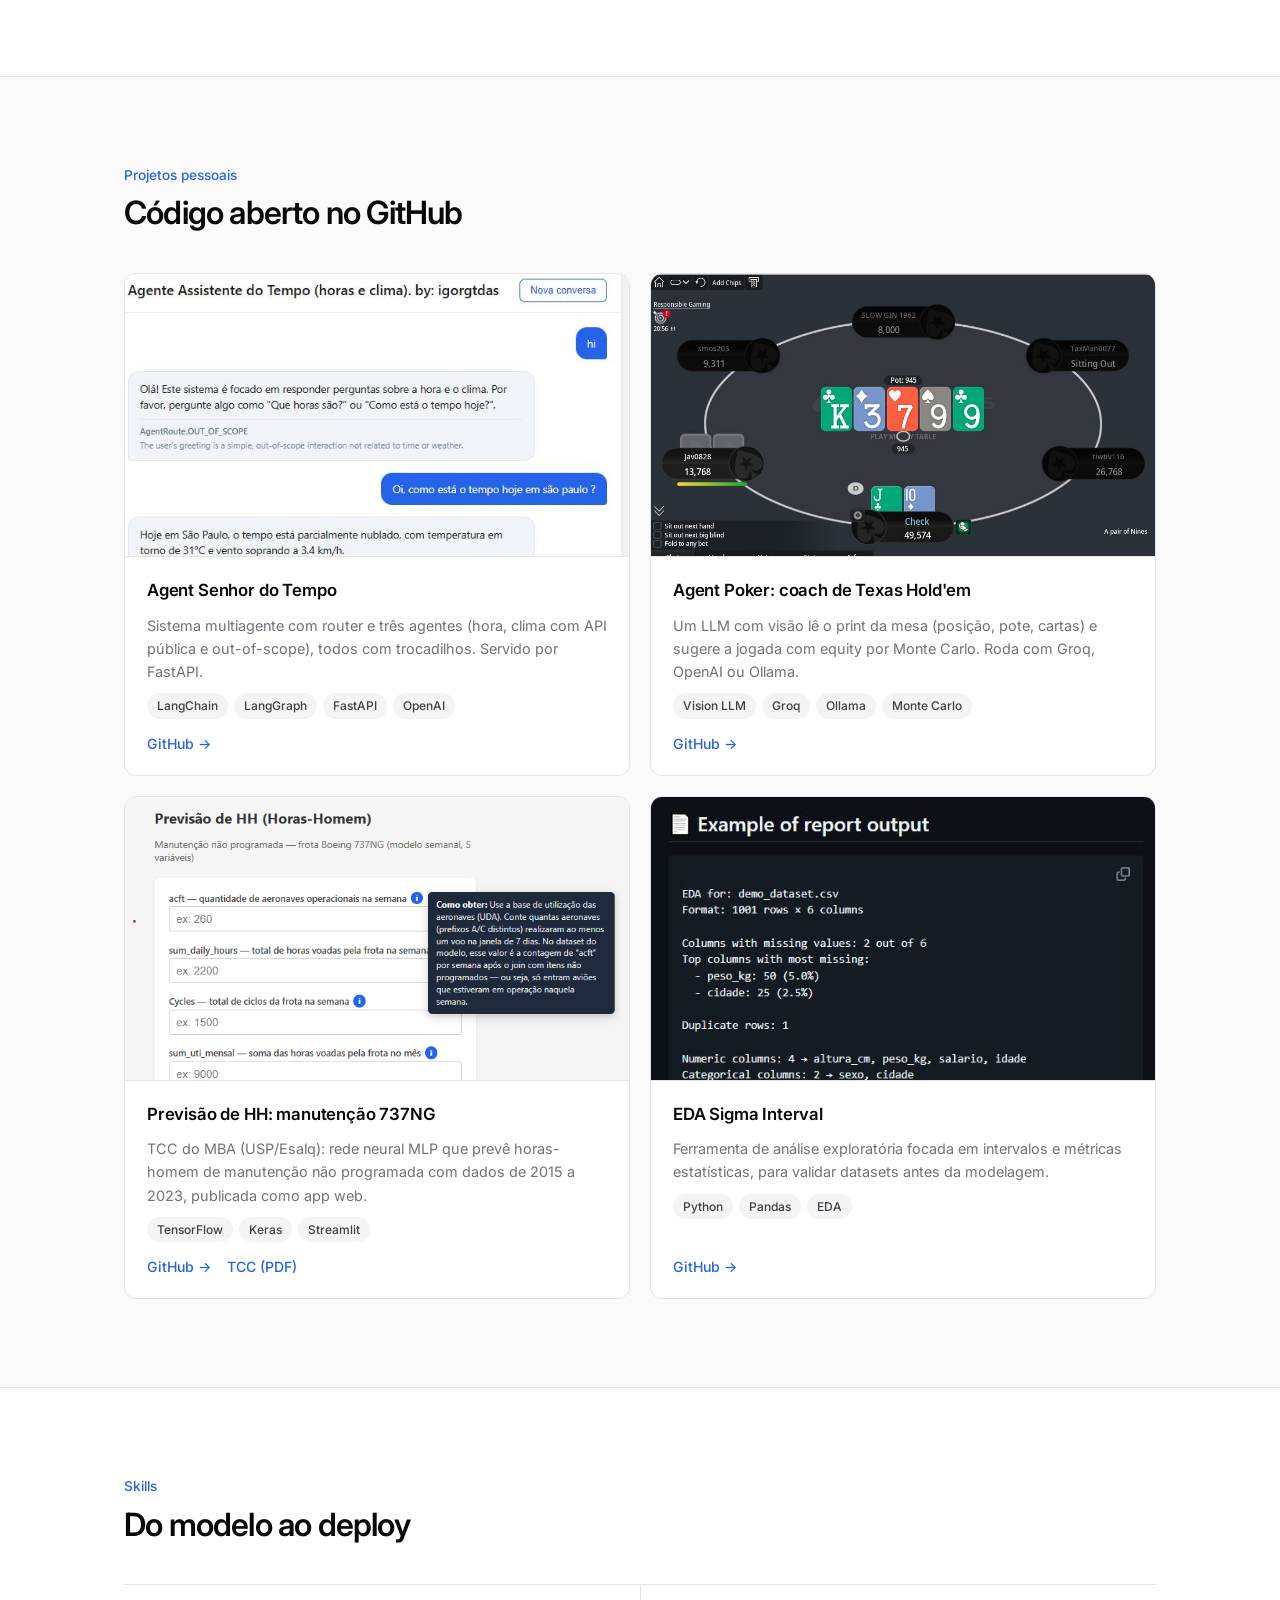
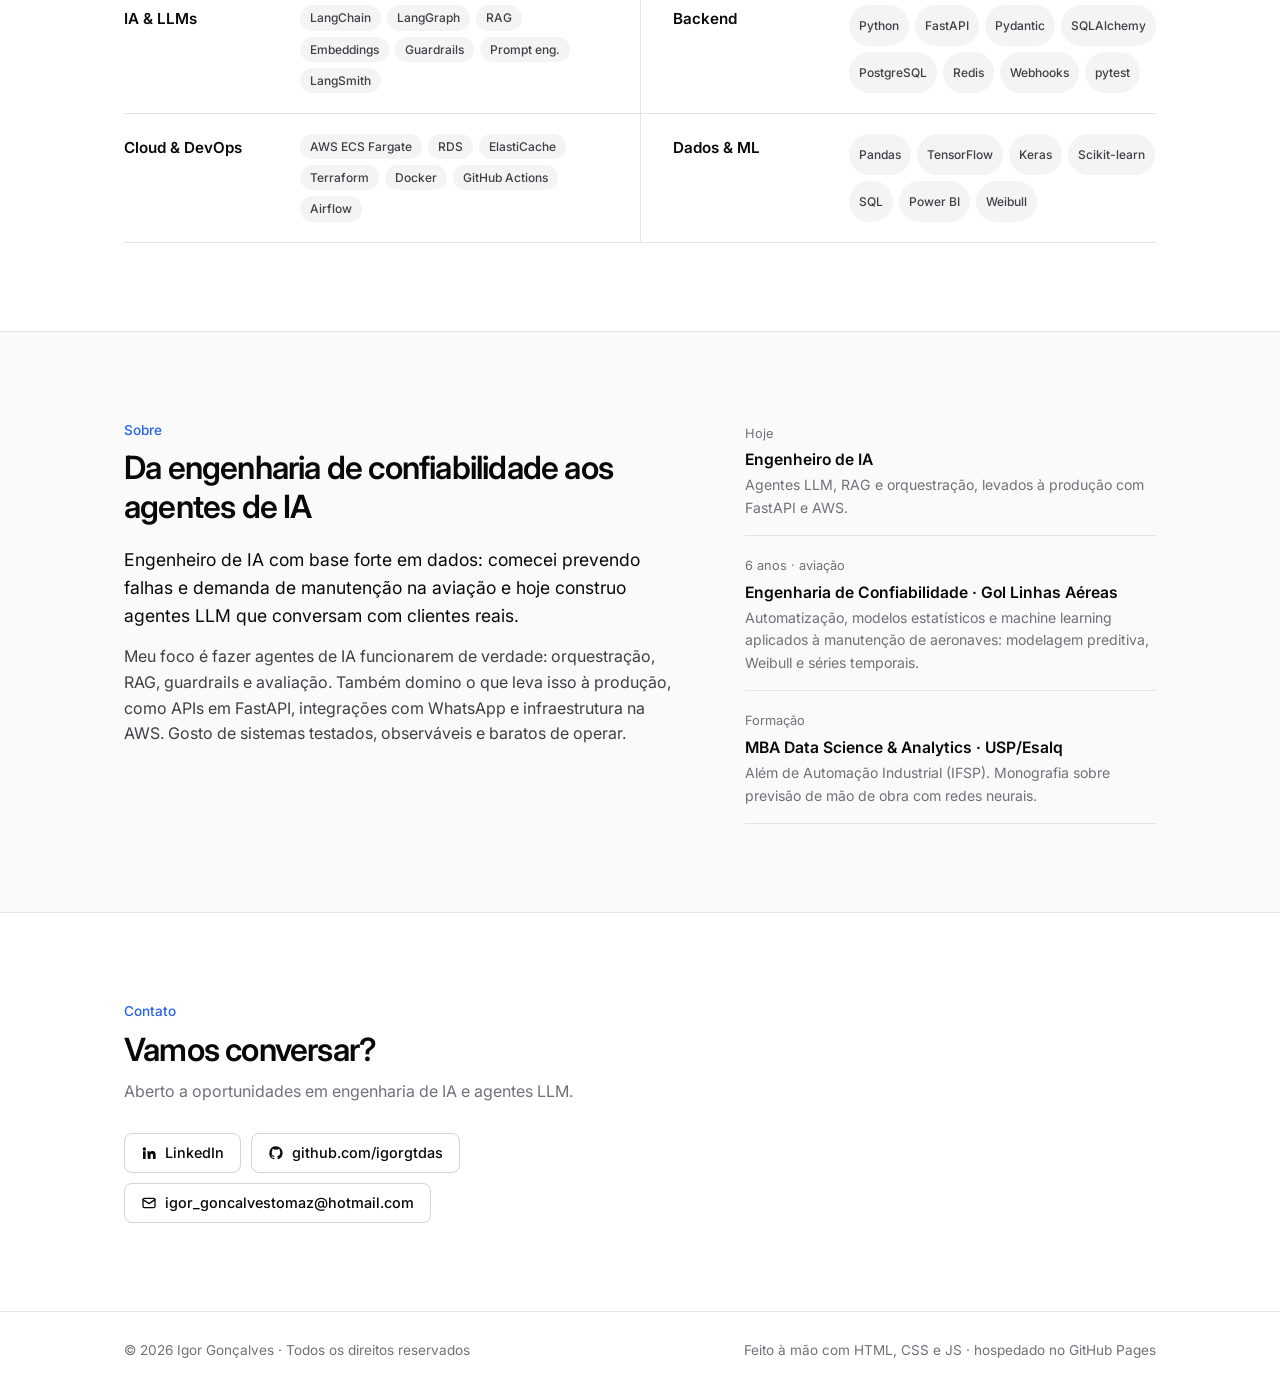
==== commit 760e749a: "Destaque de experiência: 4 anos de Python, 3 anos de IA/ML e 6 anos na aviação" ====
--- a/index.html
+++ b/index.html
@@ -22,7 +22,7 @@
   <link rel="preconnect" href="https://fonts.googleapis.com">
   <link rel="preconnect" href="https://fonts.gstatic.com" crossorigin>
   <link href="https://fonts.googleapis.com/css2?family=Inter:wght@400;500;600;700&display=swap" rel="stylesheet">
-  <link rel="stylesheet" href="assets/css/styles.css?v=202610203">
+  <link rel="stylesheet" href="assets/css/styles.css?v=202610204">
 </head>
 <body>
   <header class="header">
@@ -66,8 +66,12 @@
             </p>
             <div class="hero-exp">
               <div>
-                <b>1 <span class="l-pt">ano</span><span class="l-en">year</span></b>
-                <span><span class="l-pt">atuando como Engenheiro de IA</span><span class="l-en">working as an AI Engineer</span></span>
+                <b>4 <span class="l-pt">anos</span><span class="l-en">years</span></b>
+                <span><span class="l-pt">de experiência com Python, voltado à análise de dados</span><span class="l-en">of Python experience, focused on data analysis</span></span>
+              </div>
+              <div>
+                <b>3 <span class="l-pt">anos</span><span class="l-en">years</span></b>
+                <span><span class="l-pt">trabalhando com IA, modelos estatísticos, machine learning e orquestração de agentes</span><span class="l-en">working with AI, statistical models, machine learning and agent orchestration</span></span>
               </div>
               <div>
                 <b>6 <span class="l-pt">anos</span><span class="l-en">years</span></b>
@@ -191,7 +195,7 @@
           </div>
           <ol class="timeline reveal">
             <li>
-              <span class="when"><span class="l-pt">Hoje · 1 ano</span><span class="l-en">Now · 1 year</span></span>
+              <span class="when"><span class="l-pt">Hoje</span><span class="l-en">Now</span></span>
               <h4><span class="l-pt">Engenheiro de IA</span><span class="l-en">AI Engineer</span></h4>
               <p><span class="l-pt">Agentes LLM, RAG e orquestração, levados à produção com FastAPI e AWS.</span><span class="l-en">LLM agents, RAG and orchestration, shipped to production with FastAPI and AWS.</span></p>
             </li>
@@ -243,7 +247,7 @@
     </div>
   </footer>
 
-  <script src="assets/js/data.js?v=202610203"></script>
-  <script src="assets/js/main.js?v=202610203"></script>
+  <script src="assets/js/data.js?v=202610204"></script>
+  <script src="assets/js/main.js?v=202610204"></script>
 </body>
 </html>
--- a/assets/css/styles.css
+++ b/assets/css/styles.css
@@ -397,12 +397,12 @@
 }
 
 /* Destaque de experiência no hero */
-.hero-exp { display: grid; grid-template-columns: auto 1fr; gap: 0; max-width: 600px; margin: -8px 0 32px; border: 1px solid var(--border); border-radius: var(--radius); }
+.hero-exp { display: grid; grid-template-columns: repeat(3, 1fr); gap: 0; max-width: 680px; margin: -8px 0 32px; border: 1px solid var(--border); border-radius: var(--radius); }
 .hero-exp > div { display: flex; flex-direction: column; gap: 2px; padding: 14px 18px; }
 .hero-exp > div + div { border-left: 1px solid var(--border); }
 .hero-exp b { font-size: 1.35rem; font-weight: 600; letter-spacing: -0.02em; line-height: 1.2; }
 .hero-exp > div > span { color: var(--muted); font-size: .86rem; line-height: 1.4; }
-@media (max-width: 520px) {
+@media (max-width: 720px) {
   .hero-exp { grid-template-columns: 1fr; }
   .hero-exp > div + div { border-left: 0; border-top: 1px solid var(--border); }
 }
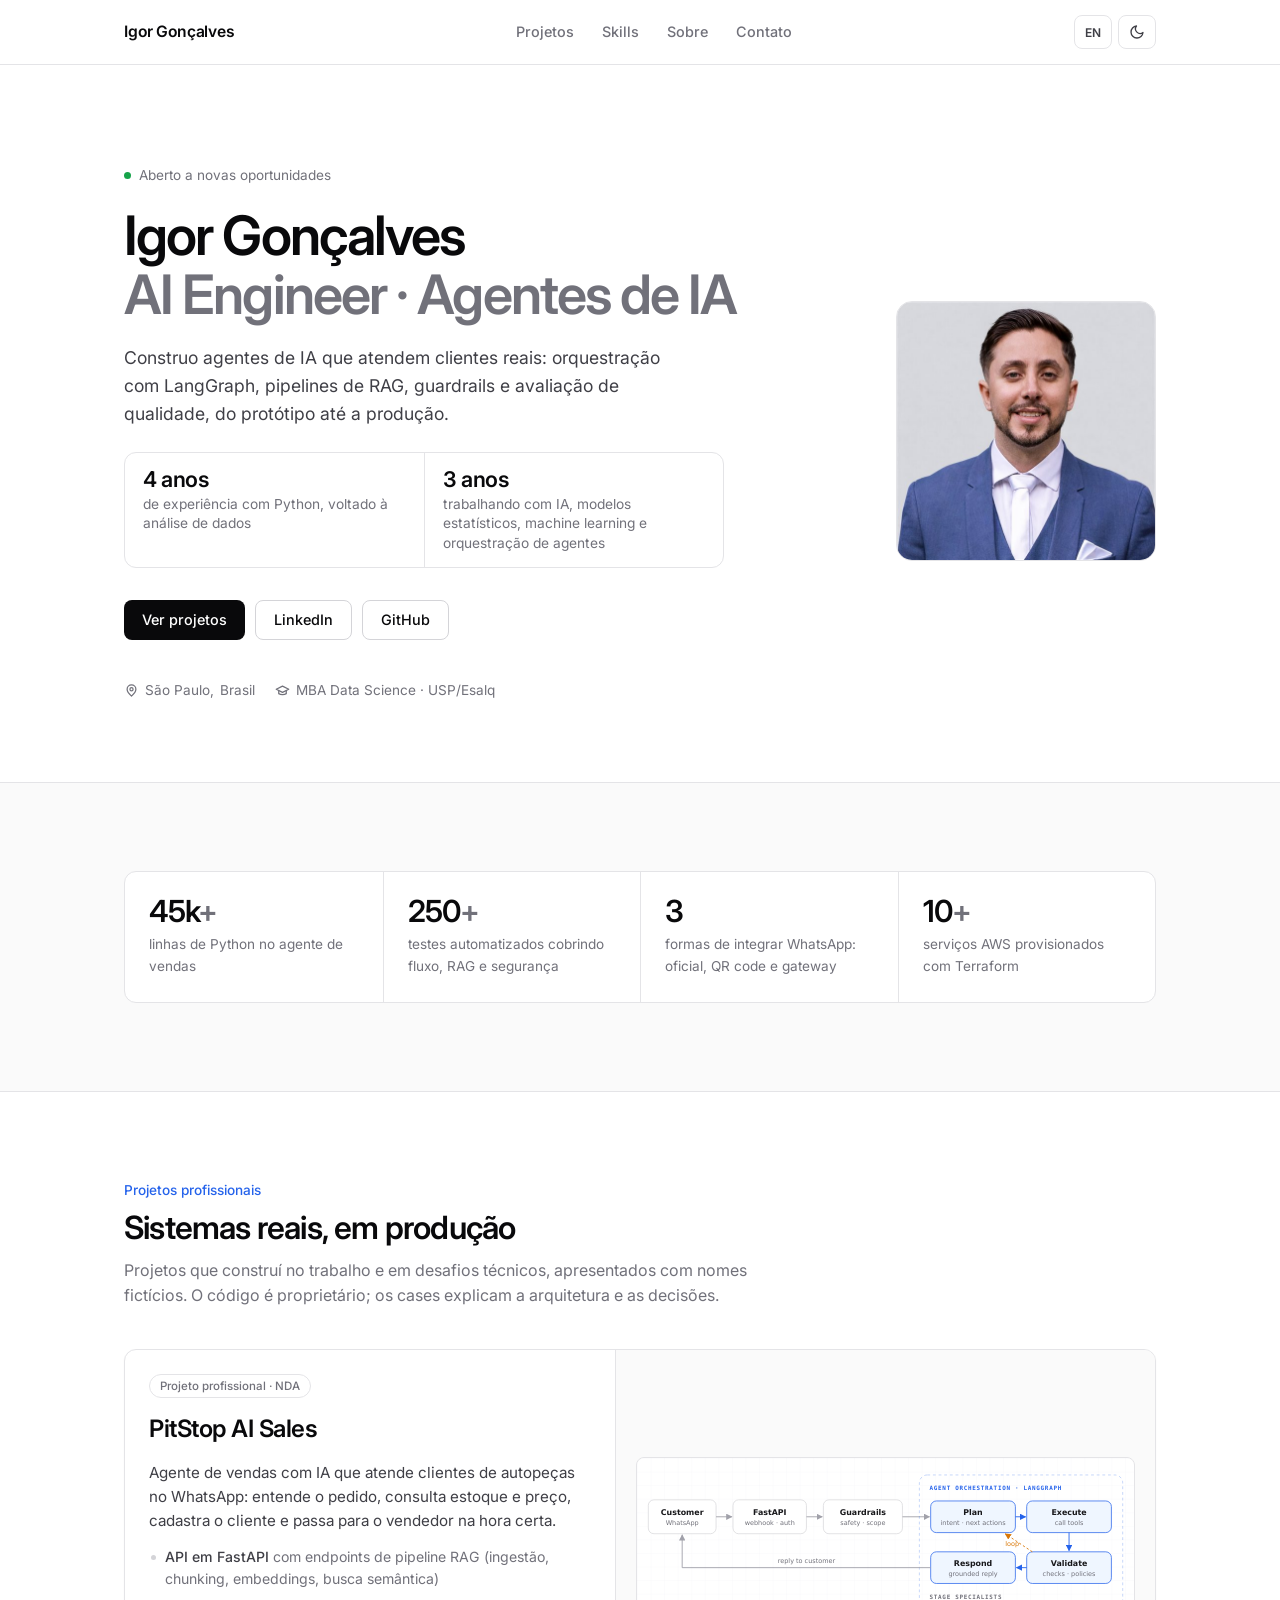
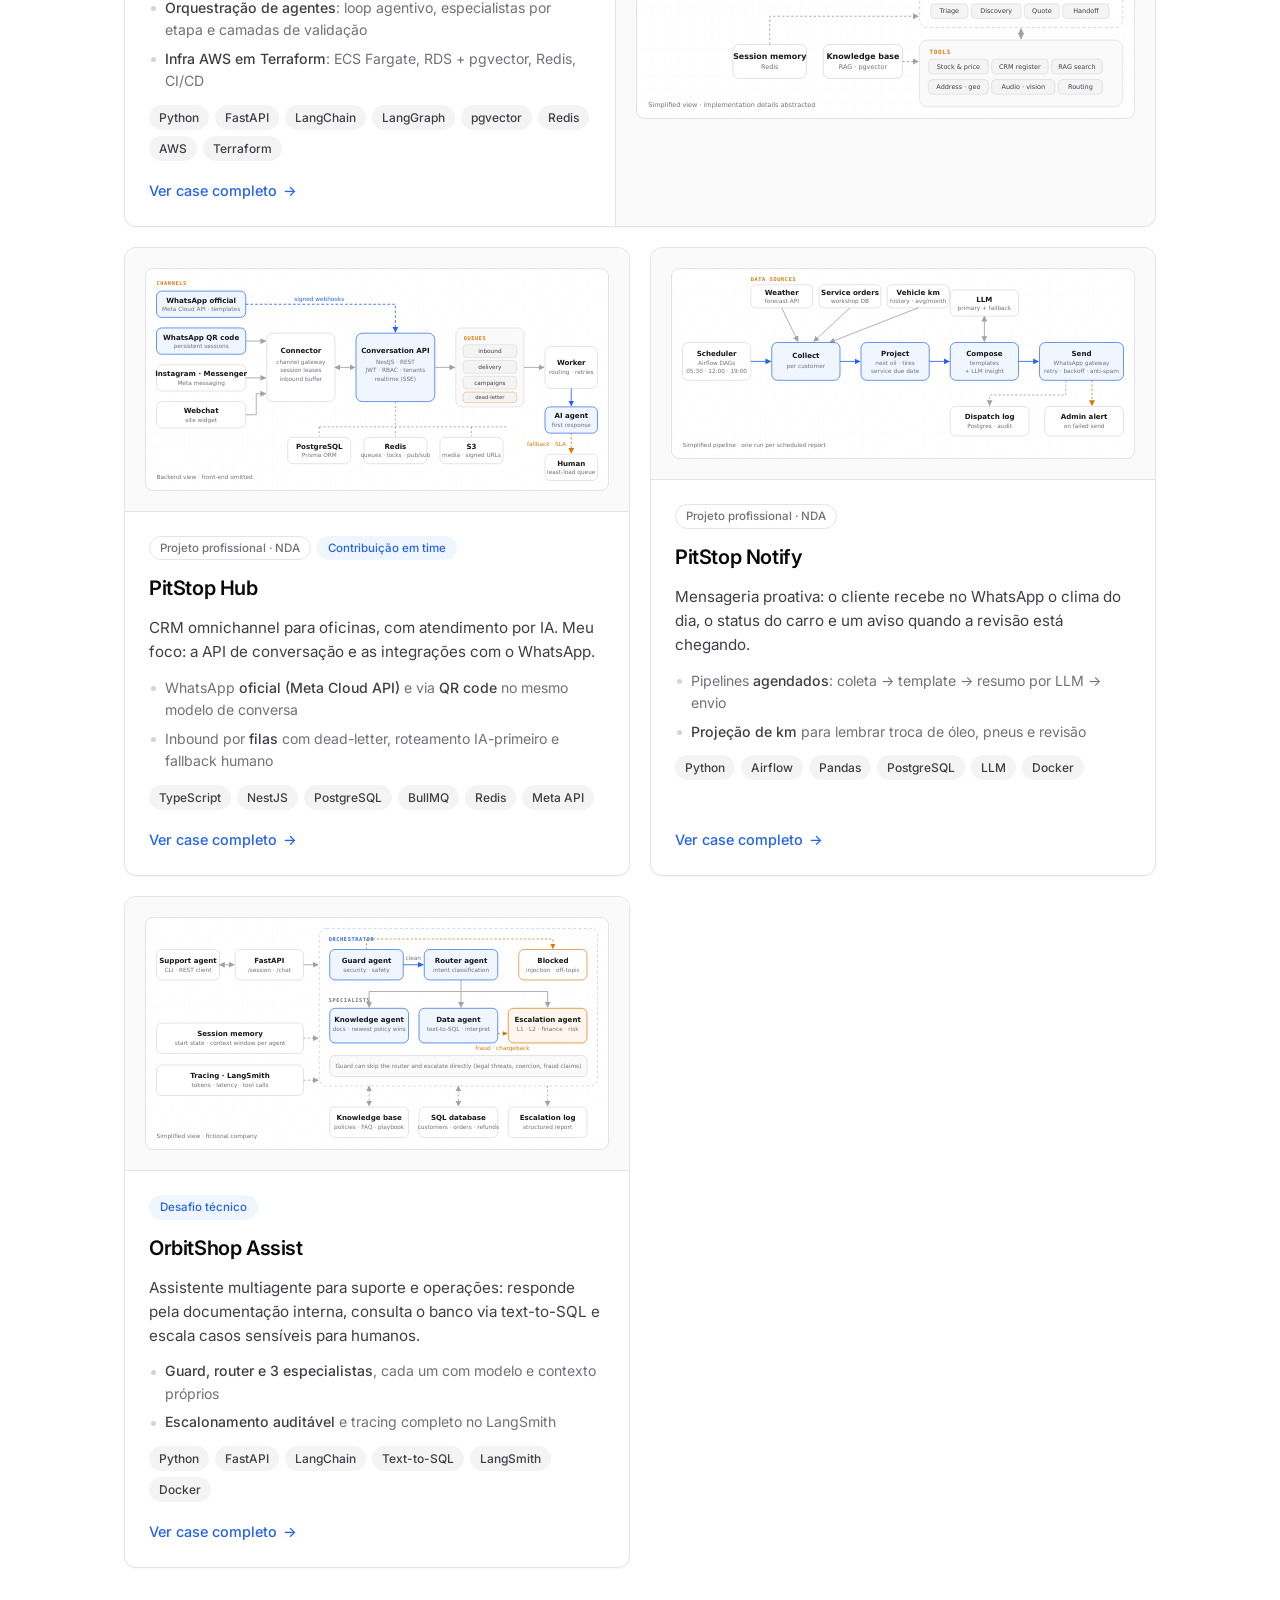
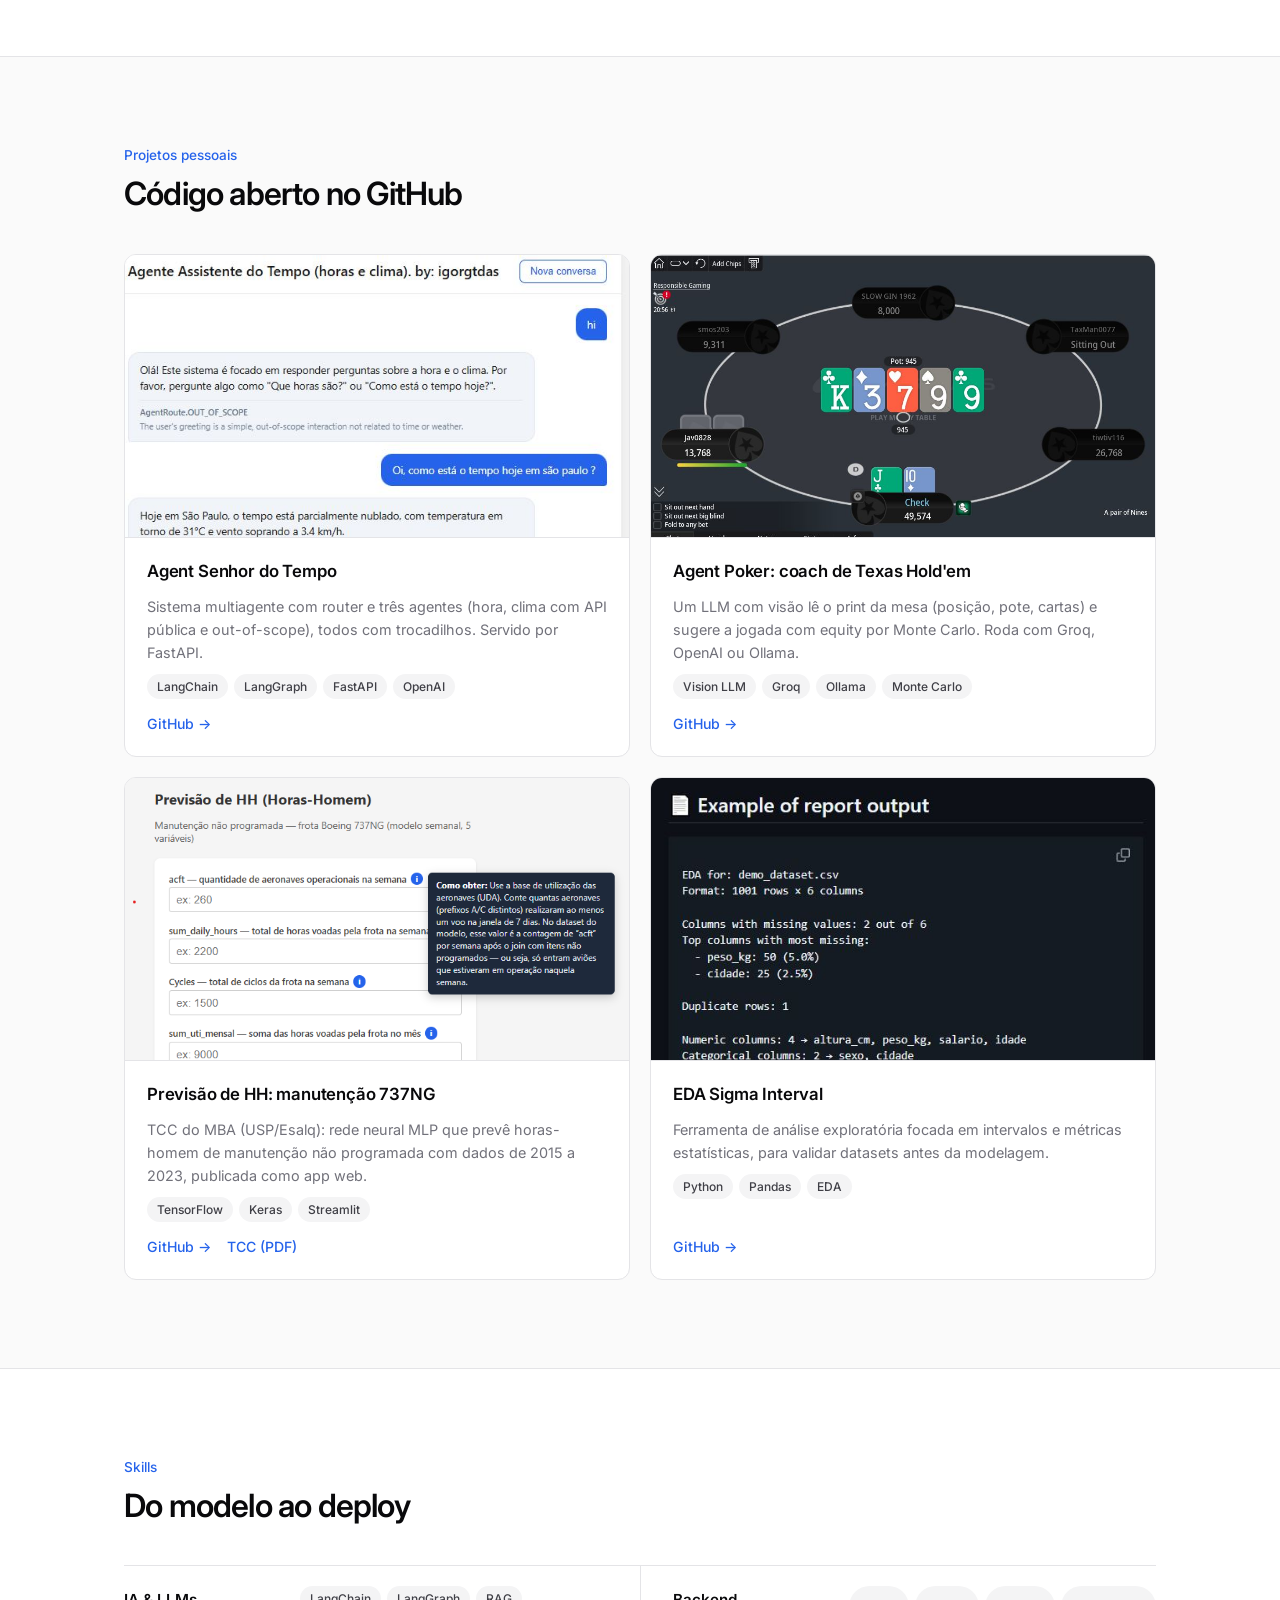
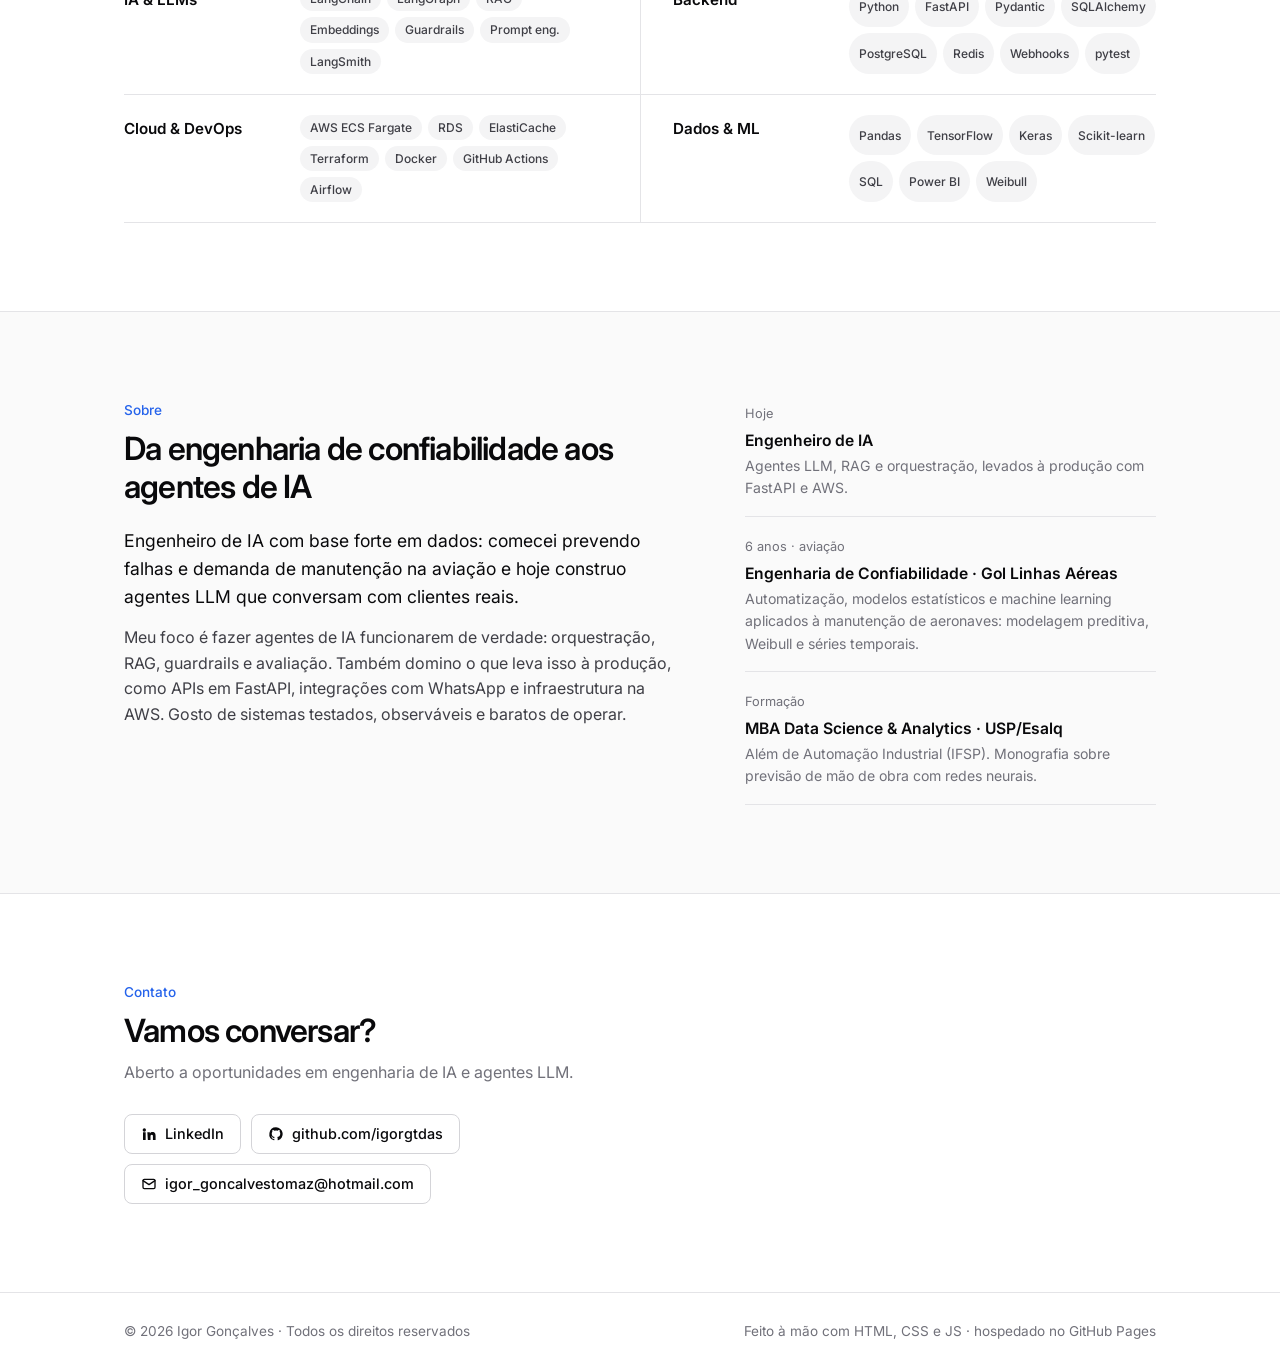
==== commit 92b349b1: "Remove o bloco de 6 anos na aviação do destaque do topo" ====
--- a/index.html
+++ b/index.html
@@ -22,7 +22,7 @@
   <link rel="preconnect" href="https://fonts.googleapis.com">
   <link rel="preconnect" href="https://fonts.gstatic.com" crossorigin>
   <link href="https://fonts.googleapis.com/css2?family=Inter:wght@400;500;600;700&display=swap" rel="stylesheet">
-  <link rel="stylesheet" href="assets/css/styles.css?v=202610204">
+  <link rel="stylesheet" href="assets/css/styles.css?v=202610205">
 </head>
 <body>
   <header class="header">
@@ -73,10 +73,6 @@
                 <b>3 <span class="l-pt">anos</span><span class="l-en">years</span></b>
                 <span><span class="l-pt">trabalhando com IA, modelos estatísticos, machine learning e orquestração de agentes</span><span class="l-en">working with AI, statistical models, machine learning and agent orchestration</span></span>
               </div>
-              <div>
-                <b>6 <span class="l-pt">anos</span><span class="l-en">years</span></b>
-                <span><span class="l-pt">na aviação aplicando automação, modelos estatísticos e machine learning</span><span class="l-en">in aviation applying automation, statistical models and machine learning</span></span>
-              </div>
             </div>
             <div class="hero-cta">
               <a href="#projetos" class="btn btn-primary"><span class="l-pt">Ver projetos</span><span class="l-en">View projects</span></a>
@@ -247,7 +243,7 @@
     </div>
   </footer>
 
-  <script src="assets/js/data.js?v=202610204"></script>
-  <script src="assets/js/main.js?v=202610204"></script>
+  <script src="assets/js/data.js?v=202610205"></script>
+  <script src="assets/js/main.js?v=202610205"></script>
 </body>
 </html>
--- a/assets/css/styles.css
+++ b/assets/css/styles.css
@@ -397,7 +397,7 @@
 }
 
 /* Destaque de experiência no hero */
-.hero-exp { display: grid; grid-template-columns: repeat(3, 1fr); gap: 0; max-width: 680px; margin: -8px 0 32px; border: 1px solid var(--border); border-radius: var(--radius); }
+.hero-exp { display: grid; grid-template-columns: repeat(2, 1fr); gap: 0; max-width: 600px; margin: -8px 0 32px; border: 1px solid var(--border); border-radius: var(--radius); }
 .hero-exp > div { display: flex; flex-direction: column; gap: 2px; padding: 14px 18px; }
 .hero-exp > div + div { border-left: 1px solid var(--border); }
 .hero-exp b { font-size: 1.35rem; font-weight: 600; letter-spacing: -0.02em; line-height: 1.2; }
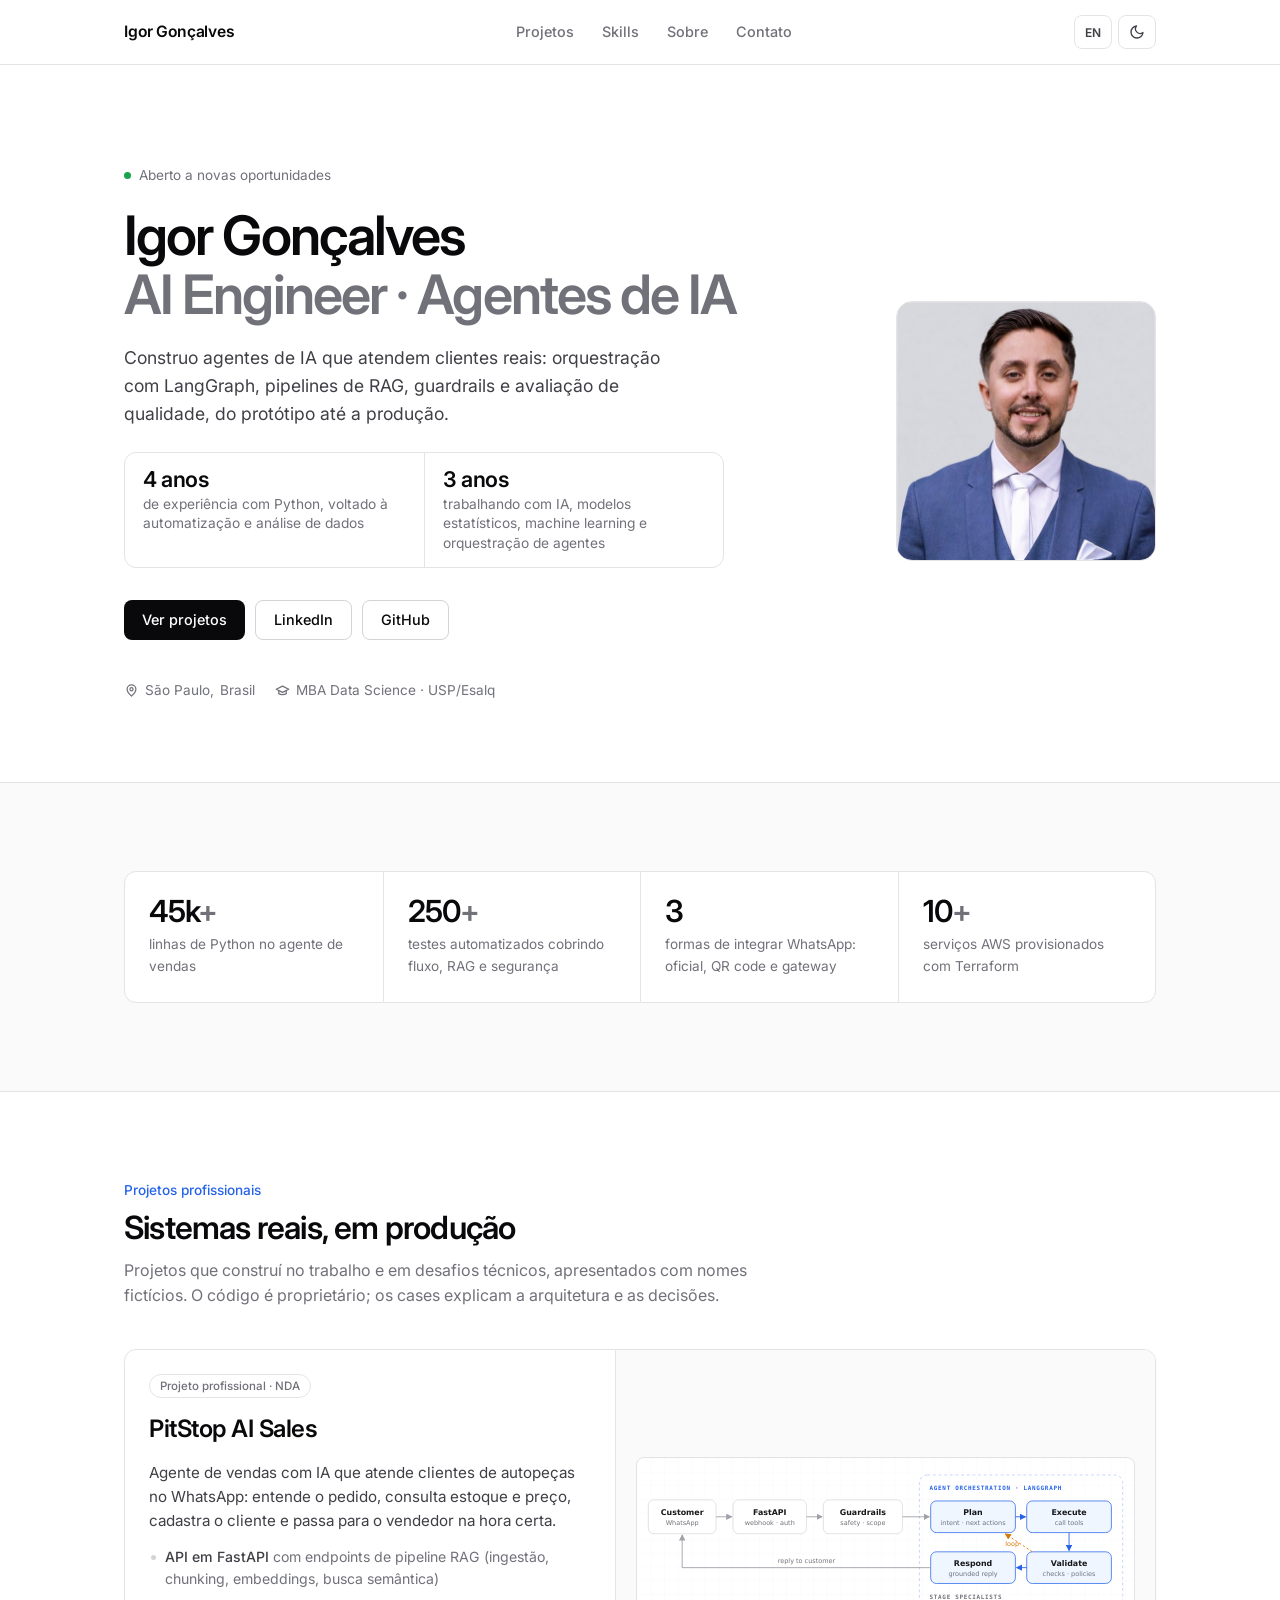
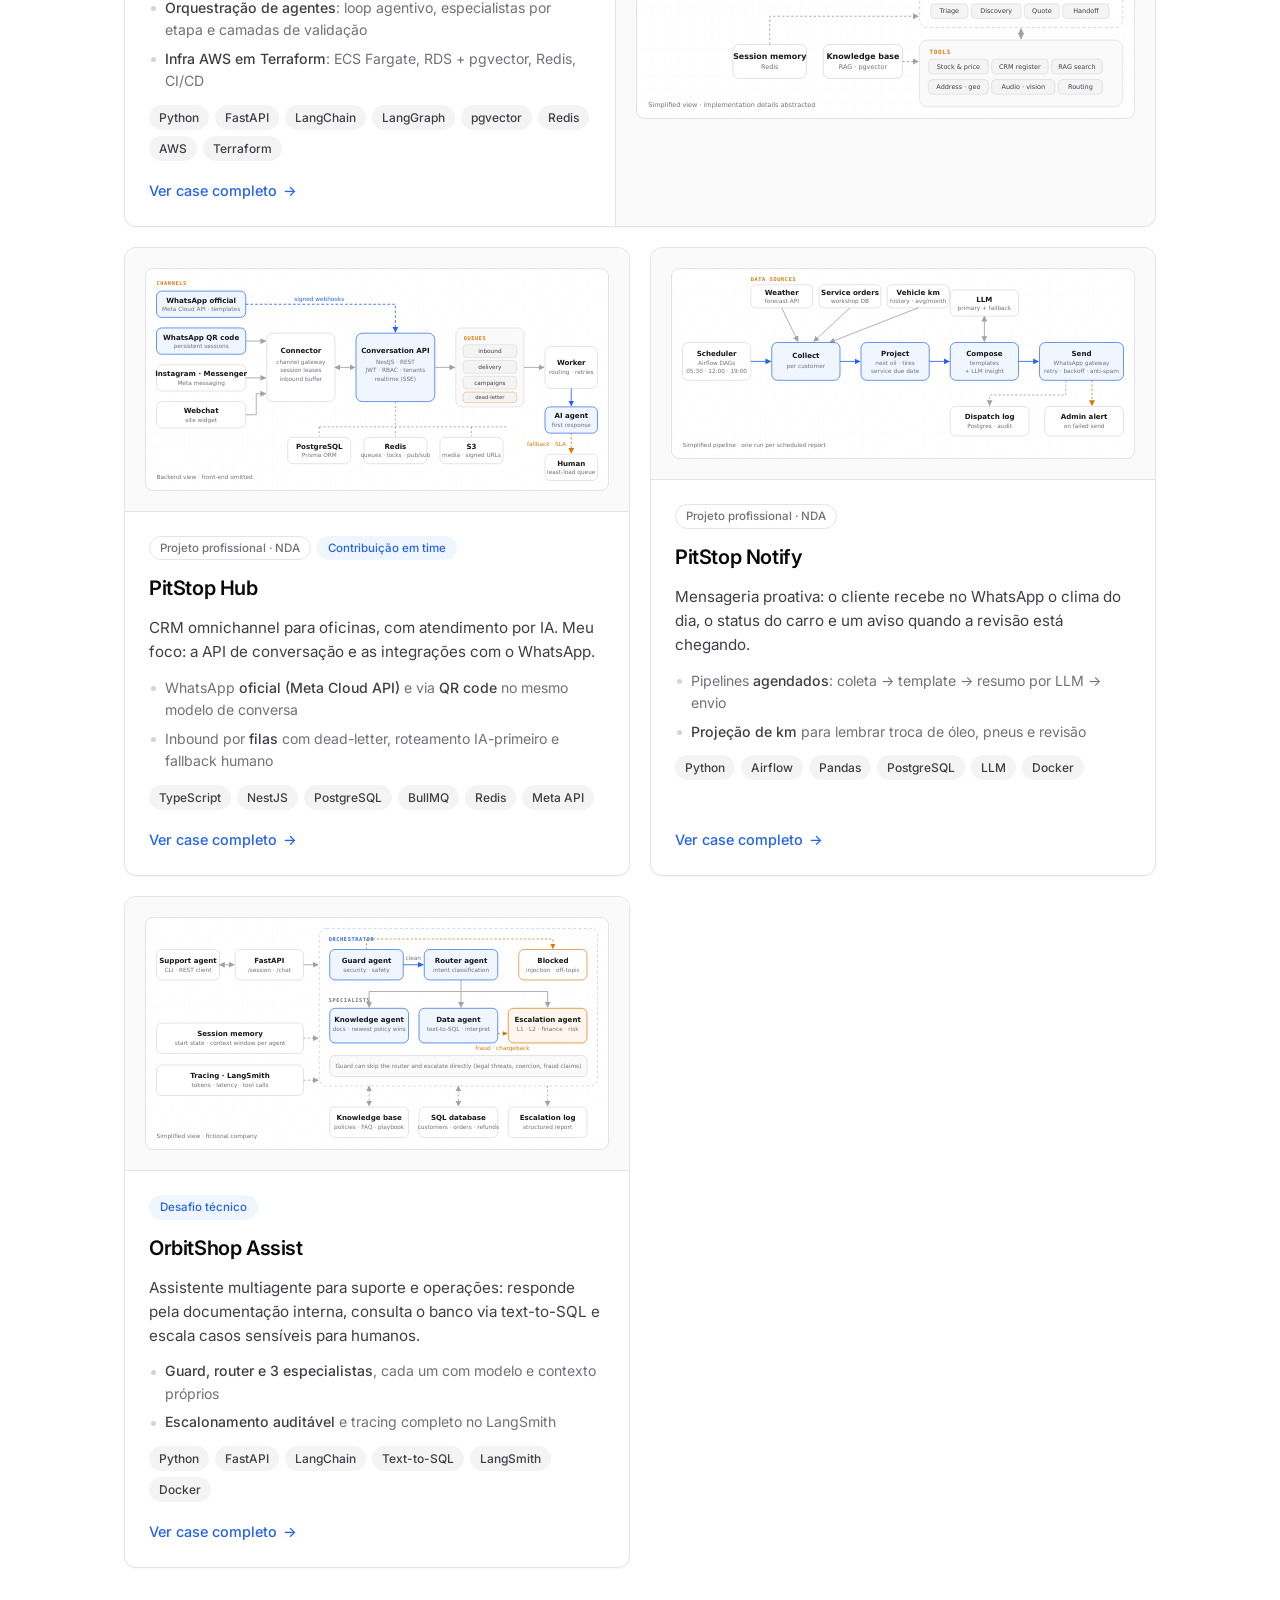
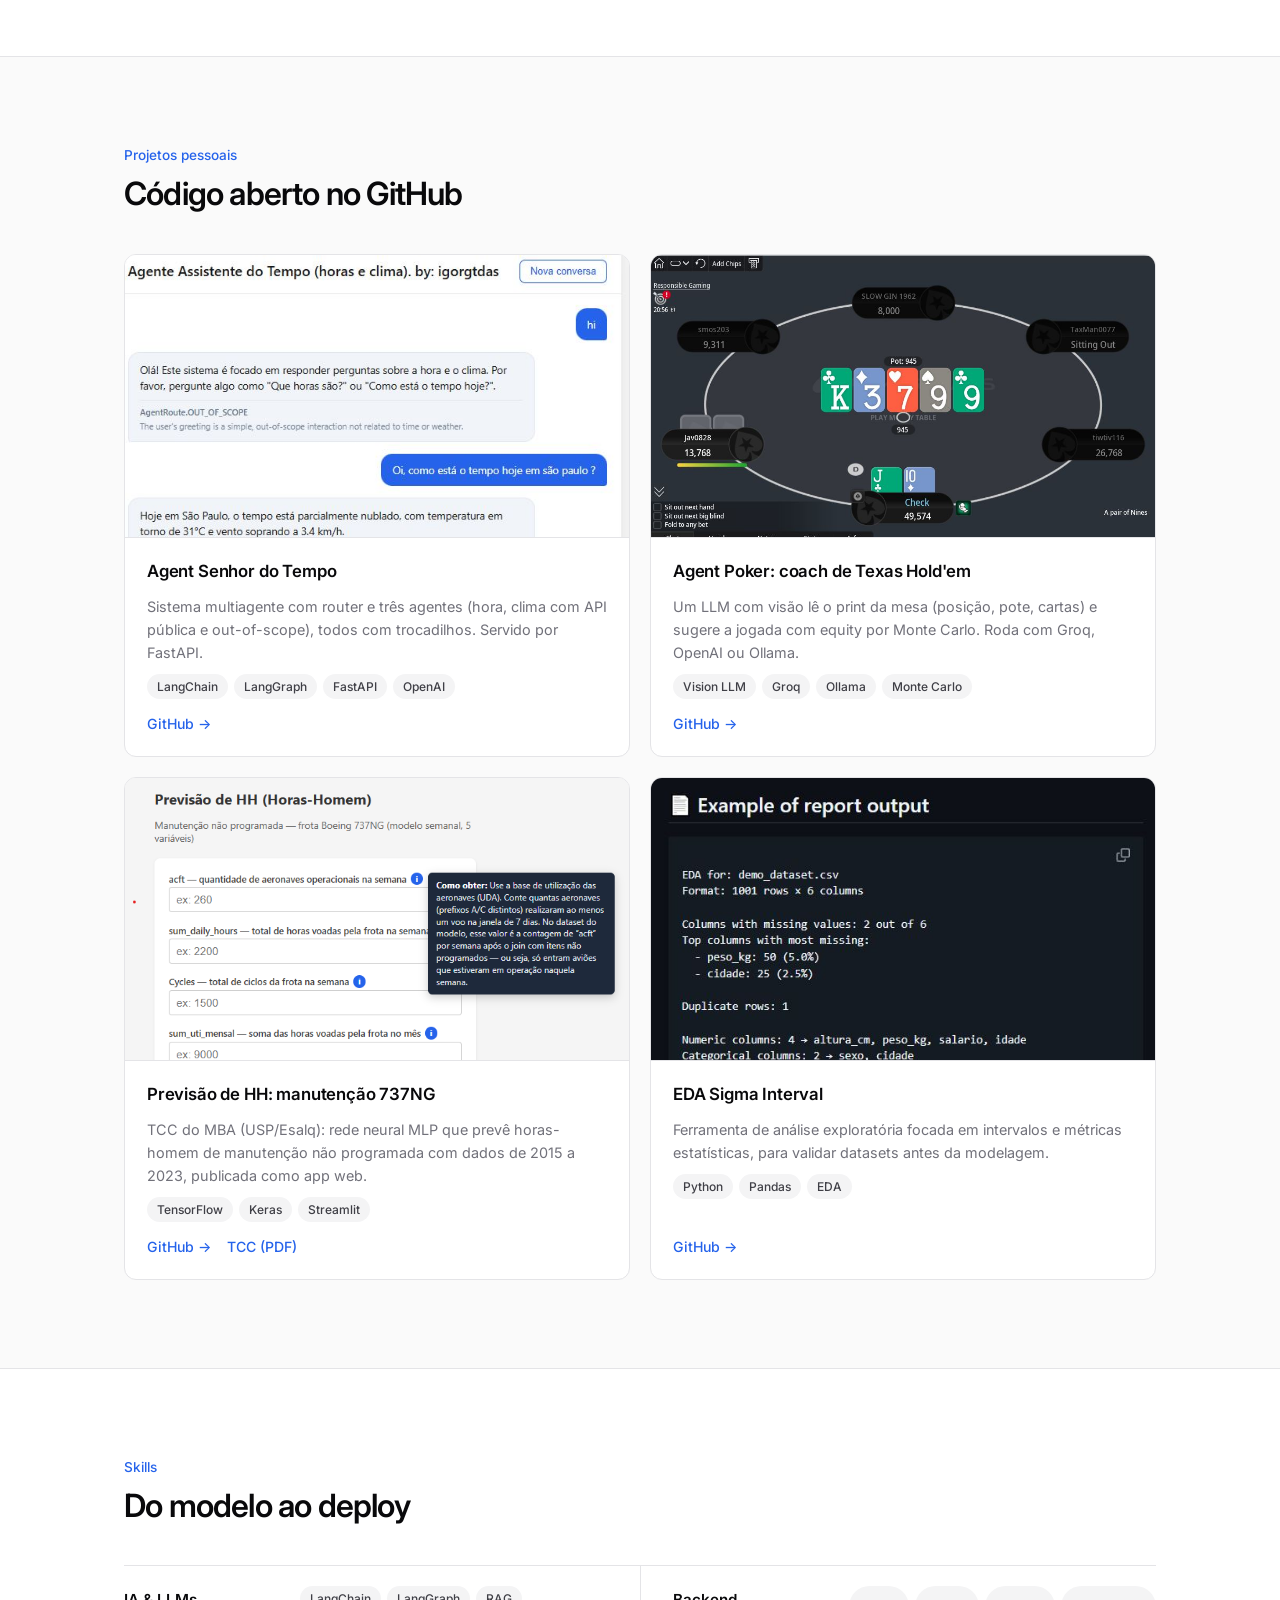
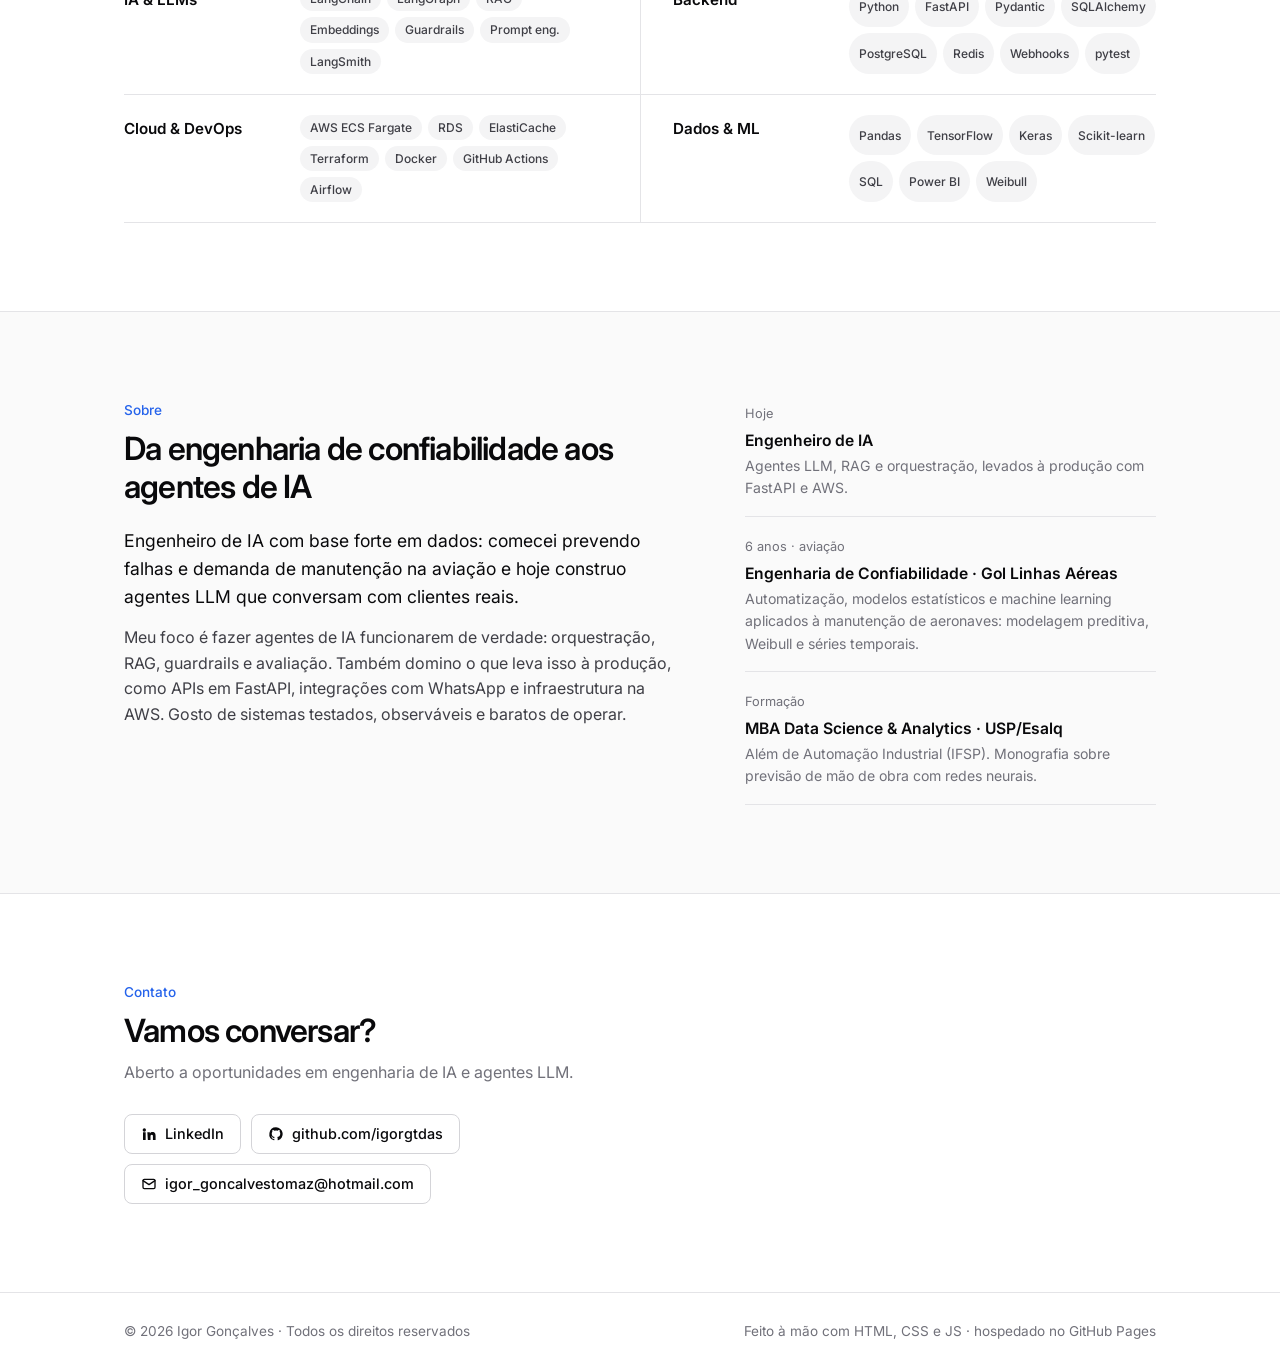
==== commit 7b348657: "Update experience description in index.html" ====
--- a/index.html
+++ b/index.html
@@ -67,7 +67,7 @@
             <div class="hero-exp">
               <div>
                 <b>4 <span class="l-pt">anos</span><span class="l-en">years</span></b>
-                <span><span class="l-pt">de experiência com Python, voltado à análise de dados</span><span class="l-en">of Python experience, focused on data analysis</span></span>
+                <span><span class="l-pt">de experiência com Python, voltado à automatização e análise de dados</span><span class="l-en">of Python experience, focused on data analysis</span></span>
               </div>
               <div>
                 <b>3 <span class="l-pt">anos</span><span class="l-en">years</span></b>
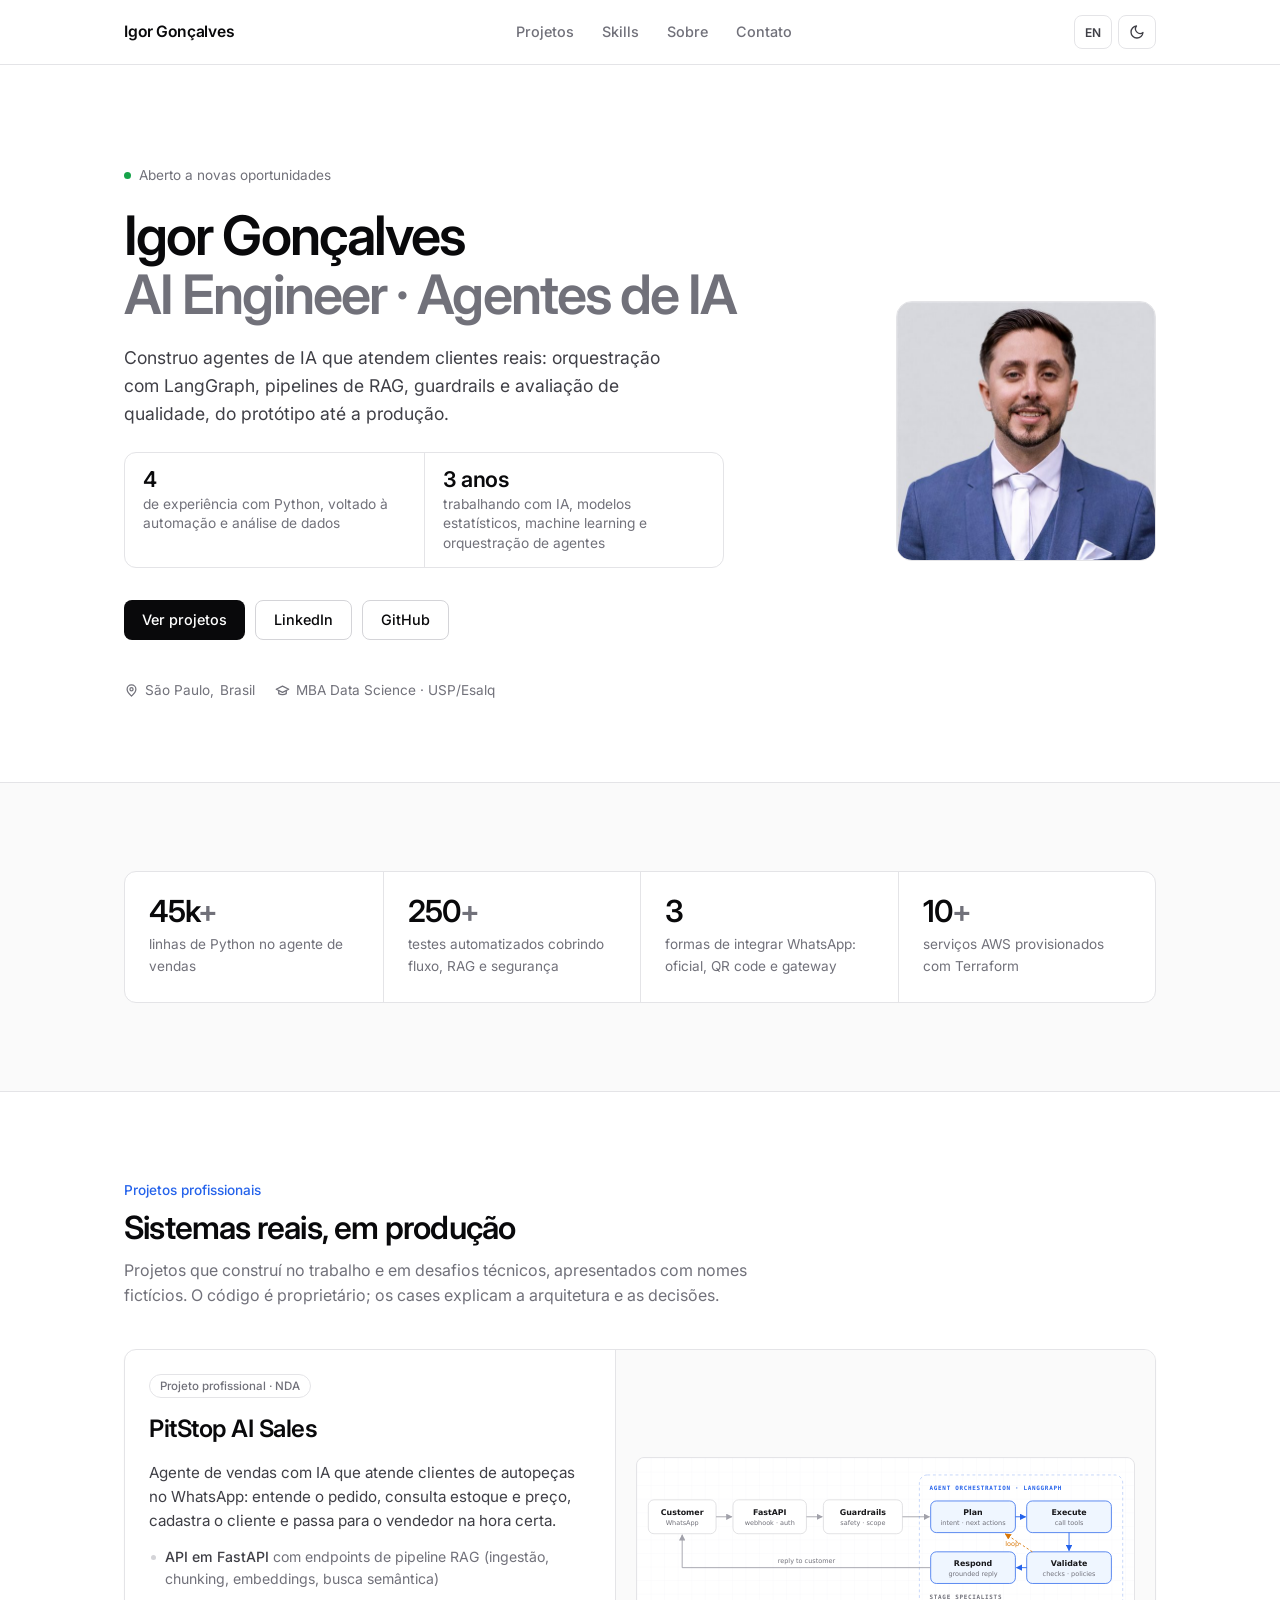
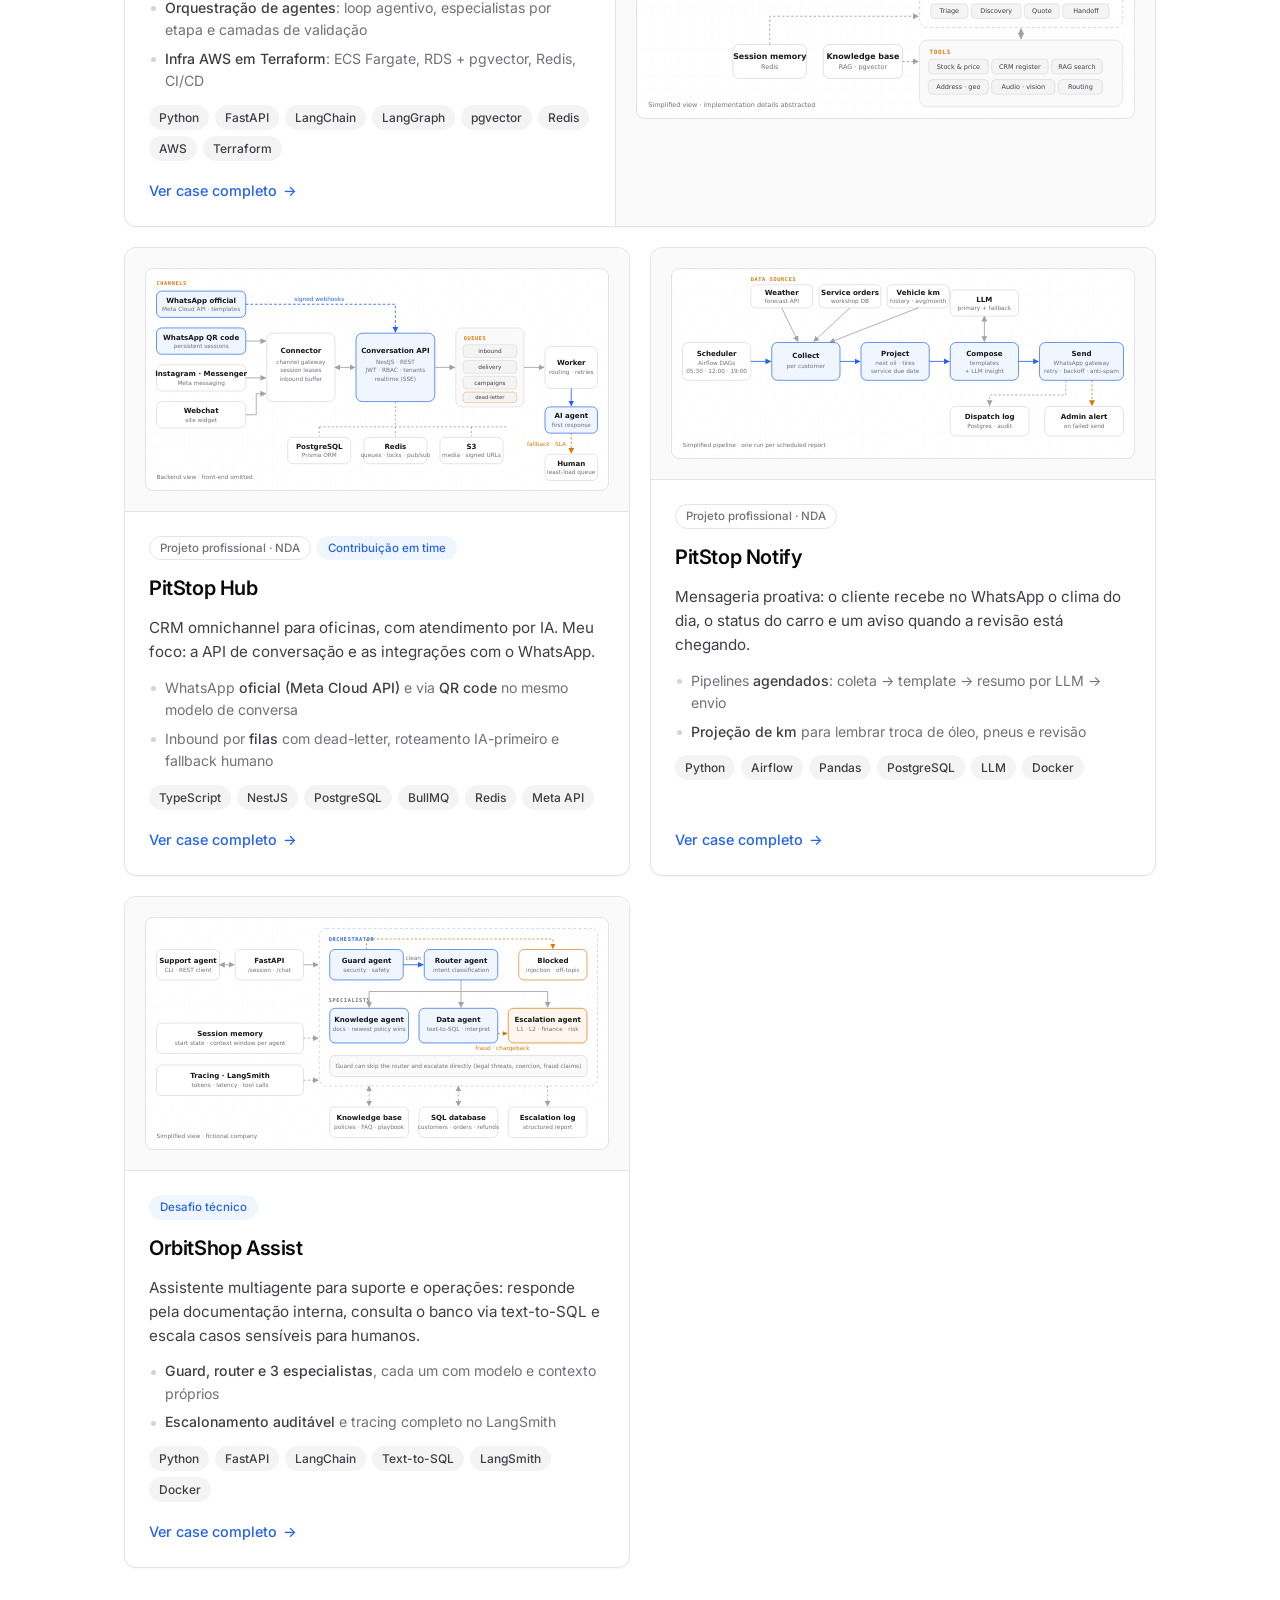
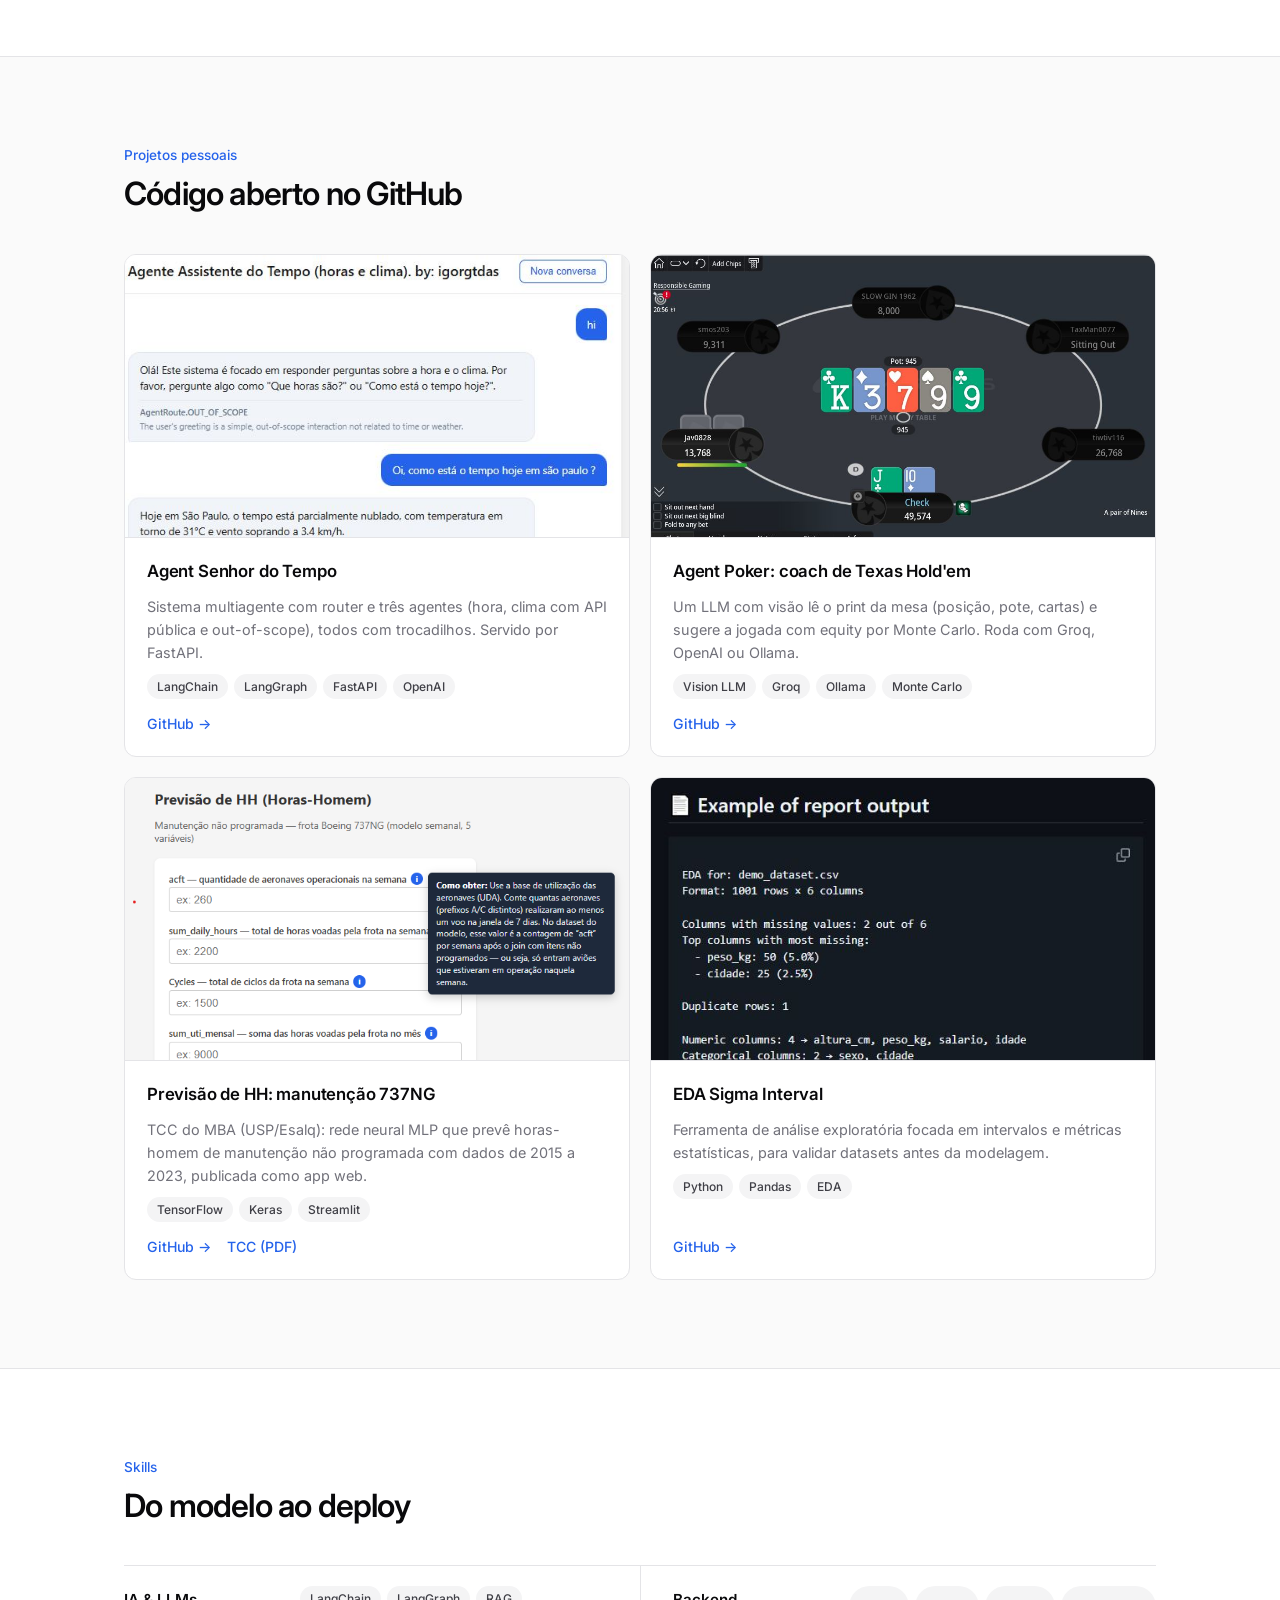
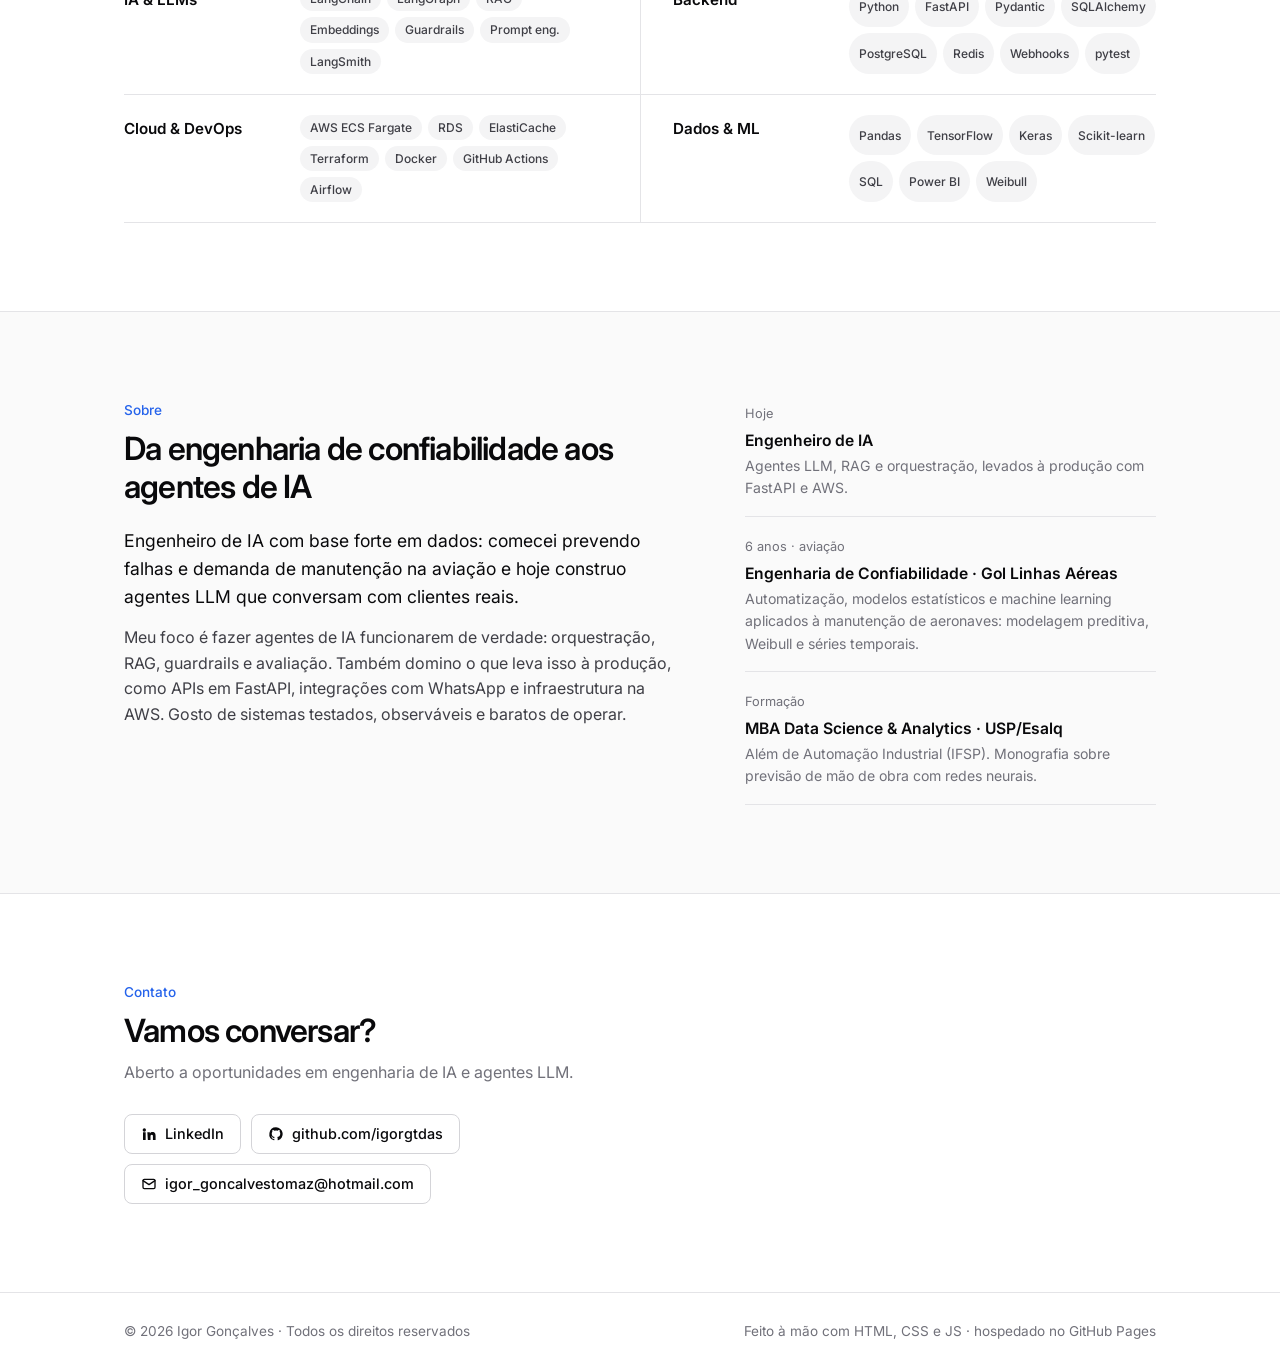
==== commit 4c29fb29: "Fix HTML content for experience description" ====
--- a/index.html
+++ b/index.html
@@ -66,8 +66,8 @@
             </p>
             <div class="hero-exp">
               <div>
-                <b>4 <span class="l-pt">anos</span><span class="l-en">years</span></b>
-                <span><span class="l-pt">de experiência com Python, voltado à automatização e análise de dados</span><span class="l-en">of Python experience, focused on data analysis</span></span>
+                <b>4 <span class="l-pt"></span><span class="l-en">years</span></b>
+                <span><span class="l-pt">de experiência com Python, voltado à automação e análise de dados</span><span class="l-en">of Python experience, focused on data analysis</span></span>
               </div>
               <div>
                 <b>3 <span class="l-pt">anos</span><span class="l-en">years</span></b>
